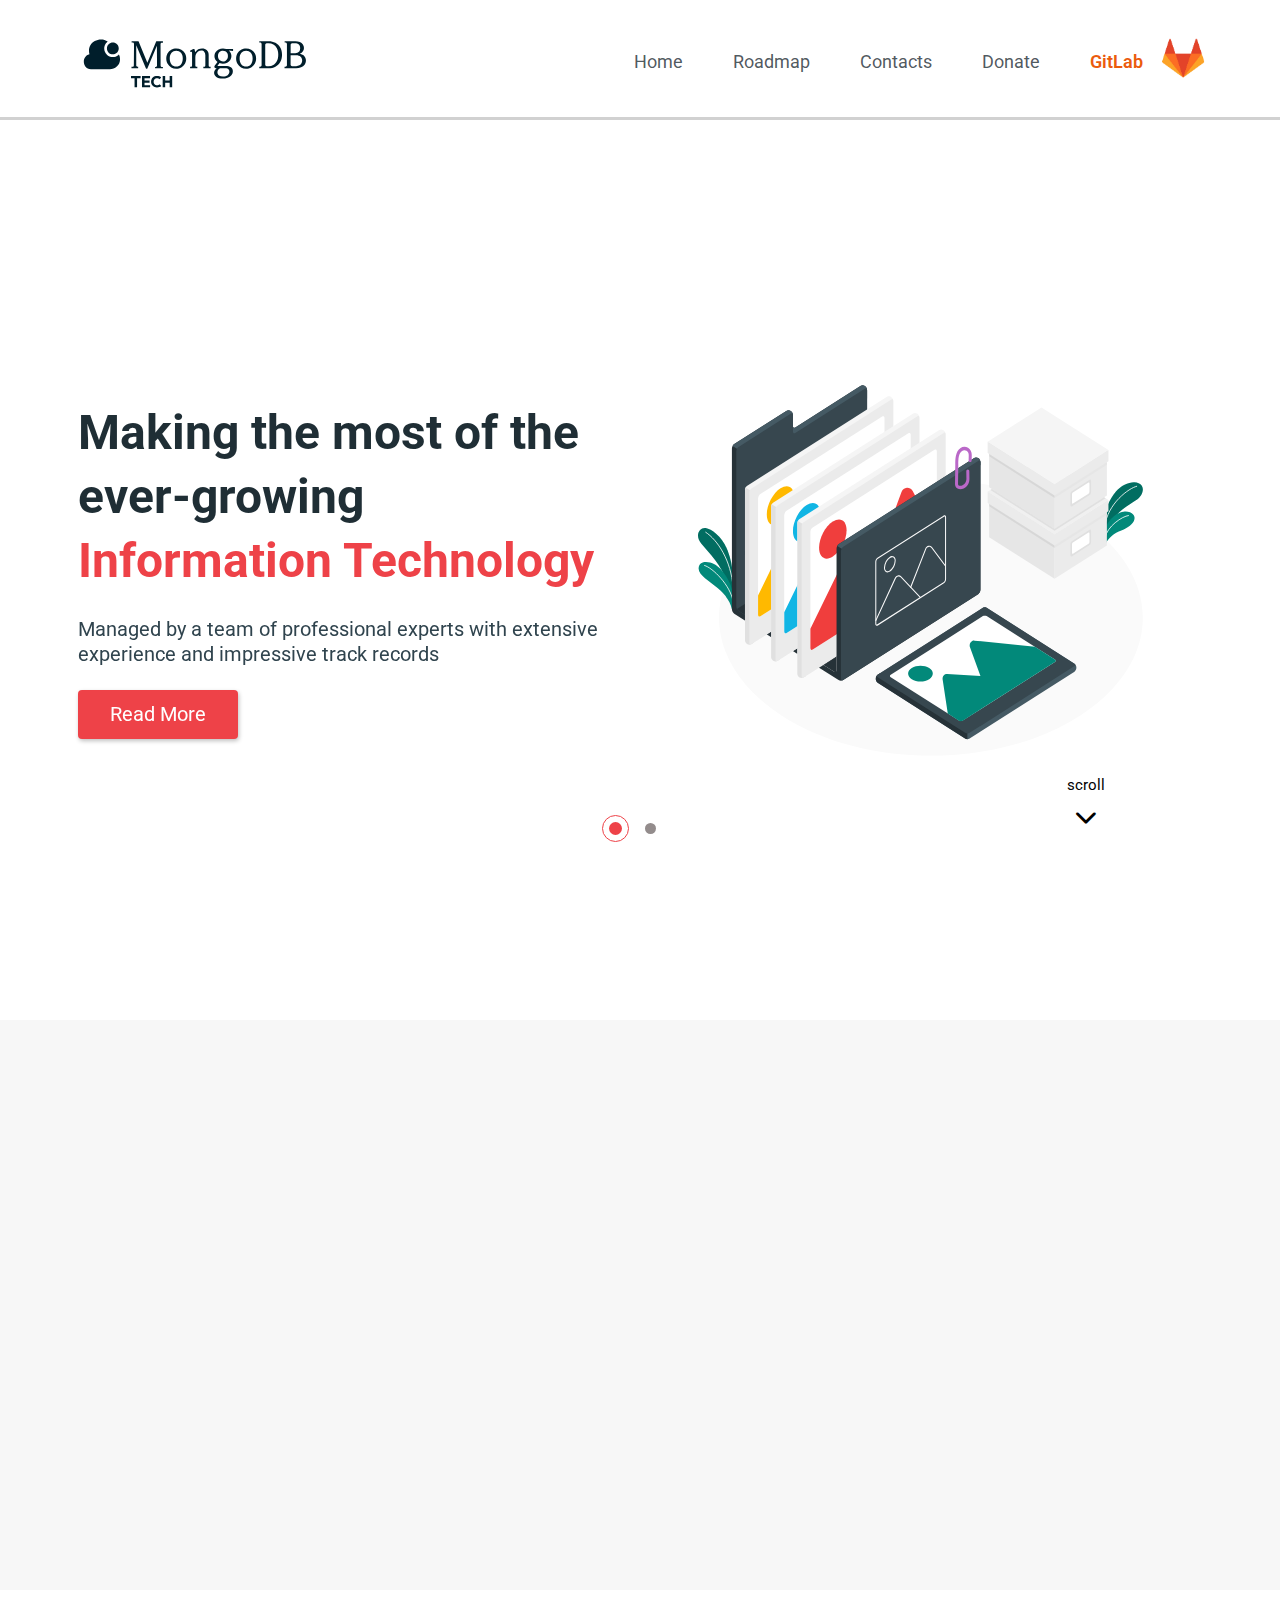
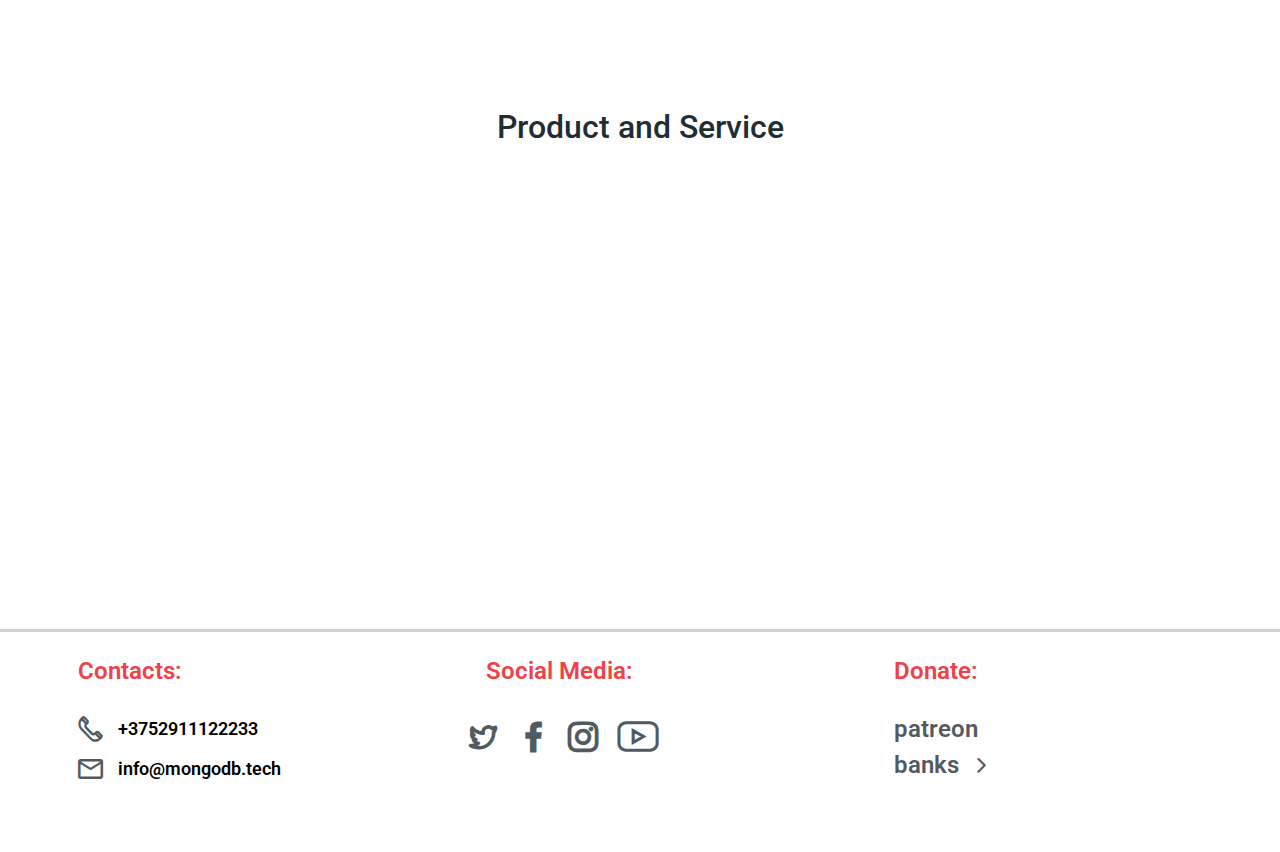
==== index.html @ 1ed18418 "Add files via upload" ====
<!DOCTYPE html>
<html lang="ru">

<head>
	<title>MongoDBtech</title>
	<meta charset="UTF-8">
	<meta name="format-detection" content="telephone=no">
	<style>
		body {
			opacity: 0;
		}
	</style>
	<link rel="stylesheet" href="css/style.min.css?_v=20220619175235">
	<link rel="shortcut icon" href="favicon.ico">
	<!-- <meta name="robots" content="noindex, nofollow"> -->
	<meta name="viewport" content="width=device-width, initial-scale=1.0">
</head>
<!--====_contact's__siteCreator: wiber, telegram:+375291767314 (Kozyrau Ryhor)=======================-->

<body>
	<div class="wrapper">
		<header class="header">
			<div class="header__container">
				<div class="header__logotip">
					<a href="" target="_blank" class="header__logo">
						<img src="img/logotip/logotip.svg" alt="">
					</a>
				</div>
				<div class="header__menu menu">
					<button type="button" class="menu__icon icon-menu"><span></span></button>
					<nav class="menu__body">
						<ul class="menu__list">
							<li class="menu__item"><a href="../index.html" class="menu__link">Home</a></li>
							<li class="menu__item"><a href="../roadMap.html" class="menu__link">Roadmap</a></li>
							<li class="menu__item"><a href="" class="menu__link">Contacts</a>
							</li>
							<li class="menu__item"><a href="" class="menu__link">Donate</a></li>
							<li class="menu__item"><a href="https://gitlab.com/mongodb.tech/site" target="_blank" class="menu__link menu__link_gitLab">GitLab</a></li>
						</ul>
					</nav>
				</div>
			</div>
		</header>
		<main class="page">
			<!--====main-slider=================================================================-->
			<div data-fullscreen class="main-slider">
				<div class="main-slider__container slider-main">
					<div class="slider-main__slider swiper">
						<div class="slider-main__wrapper swiper-wrapper">
							<div class="slider-main__slide swiper-slide slide-swiper">
								<section class="slide-swiper__body body-slider">
									<h1 data-swiper-parallax-x="-100%,px" class="body-slider__title">Making the most of
										the ever-growing
										<span>Information Technology</span>
									</h1>
									<div data-swiper-parallax-x="-200%,px" class="body-slider__text">Managed by a team
										of professional experts with
										extensive experience and impressive track records</div>
									<a data-swiper-parallax-x="-300%,px" href="" target="_blank" class="body-slider__button button">Read More</a>
								</section>
								<div class="slide-swiper__image-ibg_contain">
									<img src="img/main__slider/03.svg" alt="">
								</div>
							</div>
							<div class="slider-main__slide swiper-slide slide-swiper">
								<section class="slide-swiper__body body-slider">
									<h1 data-swiper-parallax-x="-100%,px" class="body-slider__title body-slider__title_green">Making the most of
										the ever-growing
										<span>Information Technology</span>
									</h1>
									<div data-swiper-parallax-x="-200%,px" class="body-slider__text ">Managed by a team
										of professional experts with
										extensive experience and impressive track records</div>
									<a data-swiper-parallax-x="-300%,px" href="" target="_blank" class="body-slider__button button  button_green">Read More</a>
								</section>
								<div class="slide-swiper__image-ibg_contain">
									<img src="img/main__slider/04.svg" alt="">
								</div>
							</div>
						</div>
					</div>
					<div class="main-slider__bullets"></div>
					<div class="main-slider__arrow _icon-arrow">scroll</div>
				</div>
			</div>
			<!--====welcom=================================================================-->
			<div class="welcome">
				<div data-watch class="welcome__container">
					<div class="welcome__image image-welcome-ibg">
						<img src="img/welcome/02.svg" alt="">
					</div>
					<div class="welcome__body body-welcom">
						<div class="body-welcom__title">
							Welcome to <span>Dwidasa Samsara Indonesia (DSI)</span>
						</div>
						<div class="body-welcom__text">
							<p>Dwidasa Samsara Indonesia (DSI) was firstly established in 2010 by the founders, who each
								of them has a common end objective to innovate new creations by making the most of the
								ever-growing information technology through <span>DSI’</span>s distinct front-end based
								application
								concept.</p>
							<p>Managed by a team of professional experts with extensive experience and impressive track
								records, <span>DSI</span> believes that continuous improvements and innovations assure
								your business
								to run effectively and efficiently.</p>
						</div>
					</div>
				</div>
			</div>
			<!--====product=================================================================-->
			<section class="product">
				<div class="product__container">
					<h2 class="product__title">Product and Service</h2>
					<div data-watch class="product__items items-product">
						<div class="items-product__item">
							<div class="items-product__image-ibg_contain">
								<img src="img/products/01.svg" alt="">
							</div>
							<div class="items-product__title">Our Product</div>
							<div class="items-product__text">Our product is made on the base of our team’s careful
								research and analyses, ranging from internet based application.</div>
							<a href="" target="_blank" class="items-product__button button button__small button button__small_green">Read
								More</a>
						</div>
						<div class="items-product__item">
							<div class="items-product__image-ibg_contain">
								<img src="img/products/02.svg" alt="">
							</div>
							<div class="items-product__title">Our Service</div>
							<div class="items-product__text">DSI’s shared service solutions focus on the front-end based
								software development, designed specifically for the banking and financial sectors.
							</div>
							<a href="" target="_blank" class="items-product__button button button__small button__small_green">Read
								More</a>
						</div>
						<div class="items-product__item">
							<div class="items-product__image-ibg_contain">
								<img src="img/products/03.svg" alt="">
							</div>
							<div class="items-product__title">Our Technology</div>
							<div class="items-product__text">First JAVA, runs on more than 850 million personal
								computers worldwide, and on billions of devices worldwide, including mobile and TV
								devices.</div>
							<a href="" target="_blank" class="items-product__button button button__small button button__small_green">Read
								More</a>
						</div>
					</div>
				</div>
			</section>
		</main>
		<footer class="footer">
			<div class="footer__container">
				<div data-spollers="767.98" class="spollers footer__contacts contacts">
					<div class="spollers__item">
						<button type="button" data-spoller class="spollers__title contacts__title">Contacts:</button>
						<div class="spollers__body">
							<div class="contacts__body">
								<a href="tel:+3752911122233" class="_icon-phone">+3752911122233</a>
								<a href="mail:info@mongodb.tech" class="_icon-envelope">info@mongodb.tech</a>
							</div>
						</div>
					</div>
				</div>
				<div data-spollers="767.98" class="spollers footer__social social">
					<div class="spollers__item">
						<button type="button" data-spoller class="spollers__title social__title">Social Media:</button>
						<div class="spollers__body">
							<div class="social__items">
								<a href="" class="_icon-twitter"></a>
								<a href="" class="_icon-facebook"></a>
								<a href="" class="_icon-instagram"></a>
								<a href="https://www.youtube.com/channel/UCPc3t4yW-H7CsfL-5lLXjfw" class="_icon-youtobe"></a>
							</div>
						</div>
					</div>
				</div>
				<div data-spollers="767.98" class="spollers footer__donate donate">
					<div class="spollers__item">
						<button type="button" data-spoller class="spollers__title donate__title">Donate:</button>
						<div class="spollers__body donate__body">
							<a target="_blank" href="https://patreon.com/mongodbtech">patreon</a>
							<div data-spollers class="spollers banks-items">
								<div class="spollers__item">
									<button type="button" data-spoller class="spollers__title banks-items__title">banks</button>
									<div class="spollers__body">
										<div data-spollers class="spollers footer__banks banks">
											<div class="spollers__item">
												<button type="button" data-spoller class="spollers__title banks__title">PrivatBank</button>
												<div class="spollers__body banks__body">4627 0551 1308 4775 (IBAN:
													UA123052990000026207901431604)</div>
											</div>
										</div>
										<div data-spollers class="spollers footer__banks banks">
											<div class="spollers__item">
												<button type="button" data-spoller class="spollers__title banks__title">UkrSib</button>
												<div class="spollers__body banks__body">5116 95559 1950 0475 (IBAN:
													UA833510050000026200966634029)</div>
											</div>
										</div>
										<div data-spollers class="spollers footer__banks banks">
											<div class="spollers__item">
												<button type="button" data-spoller class="spollers__title banks__title">PNP
													Paribas</button>
												<div class="spollers__body banks__body">5168 4217 4071 5847
													(42160011981801132810000001)
												</div>
											</div>
										</div>
										<div data-spollers class="spollers footer__banks banks">
											<div data-spollers class="spollers ">
												<div class="spollers__item">
													<button type="button" data-spoller class="spollers__title banks__title">BNB
														BEP20</button>
													<div class="spollers__body banks__body">
														0xc8d2332dca656d4618f<br>cd772167e174b19542e85
													</div>
												</div>
											</div>
										</div>
										<div data-spollers class="spollers footer__banks banks">
											<div data-spollers class="spollers ">
												<div class="spollers__item">
													<button type="button" data-spoller class="spollers__title banks__title">BTC
														BEP20</button>
													<div class="spollers__body banks__body">
														0xc8d2332dca656d4618f<br>cd772167e174b19542e85
													</div>
												</div>
											</div>
										</div>
										<div data-spollers class="spollers footer__banks banks">
											<div data-spollers class="spollers ">
												<div class="spollers__item">
													<button type="button" data-spoller class="spollers__title banks__title">ETH
														BEP20</button>
													<div class="spollers__body banks__body">
														0xc8d2332dca656d4618f<br>cd772167e174b19542e85</div>
												</div>
											</div>
										</div>
									</div>
								</div>
							</div>
						</div>
					</div>
				</div>
		</footer>
	</div>
	<!-- <div id="popup" aria-hidden="true" class="popup">
	<div class="popup__wrapper">
		<div class="popup__content">
			<button data-close type="button" class="popup__close">Закрыть</button>
			<div class="popup__text">
				Text
			</div>
		</div>
	</div>
</div> -->
	<script src="js/app.min.js?_v=20220619175235"></script>
</body>

</html>
---- css/style.min.css ----
@charset "UTF-8";@import url(https://fonts.googleapis.com/css?family=Roboto:300,300italic,regular,italic,500,500italic,700,700italic&display=swap);@font-face{font-family:icons;font-display:swap;src:url(../fonts/icons.woff2) format("woff2"),url(../fonts/icons.woff) format("woff");font-weight:400;font-style:normal}._spoller-init .banks-items__title:after,._spoller-init .banks__title:after,._spoller-init .contacts__title:after,._spoller-init .donate__title:after,._spoller-init .social__title:after,[class*=_icon-]:before{font-family:icons;font-style:normal;font-weight:400;font-variant:normal;text-transform:none;line-height:1;-webkit-font-smoothing:antialiased;-moz-osx-font-smoothing:grayscale}[class*=_icon-]:before{display:block}._icon-arrow:before{content:"\e900"}._icon-envelope:before{content:"\e901"}._icon-facebook:before{content:"\e902"}._icon-instagram:before{content:"\e903"}._icon-phone:before{content:"\e904"}._icon-twitter:before{content:"\e905"}._icon-youtobe:before{content:"\e906"}*{padding:0;margin:0;border:0}*,:after,:before{-webkit-box-sizing:border-box;box-sizing:border-box}body,html{height:100%;min-width:320px}body{color:#000;line-height:1;font-family:Roboto;font-size:1.125rem;-ms-text-size-adjust:100%;-moz-text-size-adjust:100%;-webkit-text-size-adjust:100%;-webkit-font-smoothing:antialiased;-moz-osx-font-smoothing:grayscale}button,input,textarea{font-family:Roboto;font-size:inherit}button{cursor:pointer;color:inherit;background-color:inherit}a{color:inherit}a:link,a:visited{text-decoration:none}a:hover{text-decoration:none}ul li{list-style:none}img{vertical-align:top}h1,h2,h3,h4,h5,h6{font-weight:inherit;font-size:inherit}body{background:url(../img/logotip/logotip.svg) 50%/70% no-repeat}.lock body{overflow:hidden;-ms-touch-action:none;touch-action:none}.loaded body{background:0 0;opacity:1}.wrapper{min-height:100%;display:-webkit-box;display:-ms-flexbox;display:flex;-webkit-box-orient:vertical;-webkit-box-direction:normal;-ms-flex-direction:column;flex-direction:column;overflow:hidden}.wrapper>main{-webkit-box-flex:1;-ms-flex:1 1 auto;flex:1 1 auto}.wrapper>*{min-width:0}[class*=__container]{max-width:70.3125rem;-webkit-box-sizing:content-box;box-sizing:content-box;margin:0 auto;padding:0 .9375rem}[data-fullscreen]{min-height:100vh}.touch [data-fullscreen]{min-height:calc(var(--vh,1vh) * 100)}[class*=-ibg]{position:relative}[class*=-ibg] img{position:absolute;width:100%;height:100%;top:0;left:0;-o-object-fit:cover;object-fit:cover}[class*=-ibg_contain] img{-o-object-fit:contain;object-fit:contain}.button{display:inline-block;background-color:#ee4248;color:#fff;font-weight:400;font-size:20px;line-height:124%;padding:.75rem 2rem;-webkit-box-shadow:1px 2px 4px rgba(0,0,0,.25);box-shadow:1px 2px 4px rgba(0,0,0,.25);border-radius:4px;-webkit-transition:.3s ease 0s;-o-transition:.3s ease 0s;transition:.3s ease 0s}.button_green{background-color:#02897a}.button__small{padding:.5rem 1rem;font-size:18px}.button__small_green{background-color:#02897a}.header{position:relative;z-index:50;min-height:100px;border-bottom:3px solid #d1d1d1}@supports (padding-top:clamp(1.5625rem ,1.442739521rem + 0.5988023952vw ,1.875rem)){.header{padding-top:clamp(1.5625rem ,1.442739521rem + .5988023952vw ,1.875rem)}}@supports not (padding-top:clamp(1.5625rem ,1.442739521rem + 0.5988023952vw ,1.875rem)){.header{padding-top:calc(1.5625rem + .3125 * (100vw - 20rem)/ 52.1875)}}@supports (padding-bottom:clamp(1.25rem ,1.2020958084rem + 0.2395209581vw ,1.375rem)){.header{padding-bottom:clamp(1.25rem ,1.2020958084rem + .2395209581vw ,1.375rem)}}@supports not (padding-bottom:clamp(1.25rem ,1.2020958084rem + 0.2395209581vw ,1.375rem)){.header{padding-bottom:calc(1.25rem + .125 * (100vw - 20rem)/ 52.1875)}}.header__container{display:-ms-grid;display:grid;-ms-grid-columns:30% 1fr;grid-template-columns:30% 1fr;-webkit-box-align:center;-ms-flex-align:center;align-items:center}.header__logotip{position:relative;z-index:10;-ms-flex-item-align:center;-ms-grid-row-align:center;align-self:center}.header__logo img{-webkit-transition:.3s ease;-o-transition:.3s ease;transition:.3s ease;width:237px}.header__menu{-ms-grid-column-align:end;justify-self:end}.menu{display:-webkit-box;display:-ms-flexbox;display:flex;-webkit-box-align:center;-ms-flex-align:center;align-items:center}.menu__list{padding-right:60px;display:-webkit-box;display:-ms-flexbox;display:flex}@supports ((-moz-column-gap:clamp(1.25rem ,-2.7832824492rem + 8.4028905944vw ,3.125rem)) or (column-gap:clamp(1.25rem ,-2.7832824492rem + 8.4028905944vw ,3.125rem))){.menu__list{-webkit-column-gap:clamp(1.25rem ,-2.7832824492rem + 8.4028905944vw ,3.125rem);-moz-column-gap:clamp(1.25rem ,-2.7832824492rem + 8.4028905944vw ,3.125rem);column-gap:clamp(1.25rem ,-2.7832824492rem + 8.4028905944vw ,3.125rem)}}@supports not ((-moz-column-gap:clamp(1.25rem ,-2.7832824492rem + 8.4028905944vw ,3.125rem)) or (column-gap:clamp(1.25rem ,-2.7832824492rem + 8.4028905944vw ,3.125rem))){.menu__list{-webkit-column-gap:calc(1.25rem + 1.875 * (100vw - 47.99875rem)/ 22.31375);-moz-column-gap:calc(1.25rem + 1.875 * (100vw - 47.99875rem)/ 22.31375);column-gap:calc(1.25rem + 1.875 * (100vw - 47.99875rem)/ 22.31375)}}.menu__link{display:-webkit-box;display:-ms-flexbox;display:flex;-webkit-box-align:center;-ms-flex-align:center;align-items:center;position:relative;font-weight:400;font-size:18px;line-height:124%;color:rgba(31,46,53,.8);-webkit-transition:.3s ease 0s;-o-transition:.3s ease 0s;transition:.3s ease 0s;overflow:hidden}.menu__link:after{content:"";position:absolute;bottom:0;left:-100%;width:100%;height:2px;background-color:#ee4248;-webkit-transition:.3s ease 0s;-o-transition:.3s ease 0s;transition:.3s ease 0s}.menu__link_gitLab{overflow:visible;font-weight:600;color:#eb5b0d}.menu__link_gitLab::after{display:none}.no-webp .menu__link_gitLab::before{background:url(../img/logotip/GitLab.png) 50%/cover no-repeat}.menu__link_gitLab::before{content:"";position:absolute;top:-15px;right:-70px;width:110%;height:200%;-webkit-transition:.3s ease;-o-transition:.3s ease;transition:.3s ease}@-webkit-keyframes gitLab{0%{-webkit-transform:translate(0,-5px);transform:translate(0,-5px)}100%{-webkit-transform:rotate(0,5px);transform:rotate(0,5px)}}@keyframes gitLab{0%{-webkit-transform:translate(0,-5px);transform:translate(0,-5px)}100%{-webkit-transform:rotate(0,5px);transform:rotate(0,5px)}}.icon-menu{outline:0;display:none}.footer{border-top:3px solid #d1d1d1}@supports (padding-top:clamp(1.25rem ,1.130239521rem + 0.5988023952vw ,1.5625rem)){.footer{padding-top:clamp(1.25rem ,1.130239521rem + .5988023952vw ,1.5625rem)}}@supports not (padding-top:clamp(1.25rem ,1.130239521rem + 0.5988023952vw ,1.5625rem)){.footer{padding-top:calc(1.25rem + .3125 * (100vw - 20rem)/ 52.1875)}}@supports (padding-bottom:clamp(2.5rem ,2.2604790419rem + 1.1976047904vw ,3.125rem)){.footer{padding-bottom:clamp(2.5rem ,2.2604790419rem + 1.1976047904vw ,3.125rem)}}@supports not (padding-bottom:clamp(2.5rem ,2.2604790419rem + 1.1976047904vw ,3.125rem)){.footer{padding-bottom:calc(2.5rem + .625 * (100vw - 20rem)/ 52.1875)}}.footer__contacts{-webkit-box-flex:0;-ms-flex:0 1 33.333%;flex:0 1 33.333%}.footer__contacts:not(:last-child){margin-bottom:1.25rem}.footer__social{-webkit-box-flex:0;-ms-flex:0 1 33.333%;flex:0 1 33.333%}.footer__social:not(:last-child){margin-bottom:1.25rem}.footer__donate{-webkit-box-flex:0;-ms-flex:0 1 33.333%;flex:0 1 33.333%}.footer__donate:not(:last-child){margin-bottom:1.25rem}.spollers__title{outline:0;color:#ee4248;font-weight:600;line-height:124%}.spollers__title:not(:last-child){margin-bottom:1.875rem}._spoller-init .spollers__title{-webkit-box-pack:justify;-ms-flex-pack:justify;justify-content:space-between}.contacts__title{font-size:24px}._spoller-init .contacts__title{display:-webkit-box;display:-ms-flexbox;display:flex;-webkit-box-align:center;-ms-flex-align:center;align-items:center;-webkit-column-gap:.9375rem;-moz-column-gap:.9375rem;column-gap:.9375rem}._spoller-init .contacts__title:after{content:"\e900";display:block;font-size:.875rem;-webkit-transition:.3s ease;-o-transition:.3s ease;transition:.3s ease}.contacts__body{display:-webkit-box;display:-ms-flexbox;display:flex;-webkit-box-orient:vertical;-webkit-box-direction:normal;-ms-flex-direction:column;flex-direction:column;row-gap:.9375rem}.contacts__body a{font-size:1.125rem;font-weight:600;display:-webkit-box;display:-ms-flexbox;display:flex;-webkit-column-gap:.9375rem;-moz-column-gap:.9375rem;column-gap:.9375rem;-webkit-box-align:center;-ms-flex-align:center;align-items:center;-webkit-transition:.3s ease;-o-transition:.3s ease;transition:.3s ease}.contacts__body a::before{color:rgba(31,46,53,.8);font-size:1.5625rem}.contacts__body a:first-child::before{font-weight:600}.social__title{font-size:24px}._spoller-init .social__title{display:-webkit-box;display:-ms-flexbox;display:flex;-webkit-box-align:center;-ms-flex-align:center;align-items:center;-webkit-column-gap:.9375rem;-moz-column-gap:.9375rem;column-gap:.9375rem}._spoller-init .social__title:after{content:"\e900";display:block;font-size:.875rem;-webkit-transition:.3s ease;-o-transition:.3s ease;transition:.3s ease}.social__items{display:-webkit-box;display:-ms-flexbox;display:flex;-webkit-box-align:center;-ms-flex-align:center;align-items:center;-webkit-column-gap:1.25rem;-moz-column-gap:1.25rem;column-gap:1.25rem}.social__items a{-webkit-transition:.3s ease;-o-transition:.3s ease;transition:.3s ease;font-weight:600;display:-webkit-inline-box;display:-ms-inline-flexbox;display:inline-flex;-webkit-column-gap:.9375rem;-moz-column-gap:.9375rem;column-gap:.9375rem}.social__items a::before{color:rgba(31,46,53,.8);font-size:1.875rem;font-weight:600;-webkit-transition:.3s ease;-o-transition:.3s ease;transition:.3s ease}.social__items a:last-child::before{font-size:40px}.donate__title{font-size:24px}._spoller-init .donate__title{display:-webkit-box;display:-ms-flexbox;display:flex;-webkit-box-align:center;-ms-flex-align:center;align-items:center;-webkit-column-gap:.9375rem;-moz-column-gap:.9375rem;column-gap:.9375rem}._spoller-init .donate__title:after{content:"\e900";display:block;font-size:.875rem;-webkit-transition:.3s ease;-o-transition:.3s ease;transition:.3s ease}.donate__body a{display:-webkit-inline-box;display:-ms-inline-flexbox;display:inline-flex;-webkit-transition:.3s ease;-o-transition:.3s ease;transition:.3s ease;font-weight:600;color:rgba(31,46,53,.8);font-size:1.5rem}.donate__body a:not(:last-child){margin-bottom:.625rem}.banks:not(:last-child){margin-bottom:.3125rem}.banks__title{color:#000;width:150px;-webkit-transition:.3s ease;-o-transition:.3s ease;transition:.3s ease}.banks__title:not(:last-child){margin-bottom:.3125rem}._spoller-init .banks__title{display:-webkit-box;display:-ms-flexbox;display:flex;-webkit-box-align:center;-ms-flex-align:center;align-items:center;-webkit-box-pack:justify;-ms-flex-pack:justify;justify-content:space-between;-webkit-column-gap:.9375rem;-moz-column-gap:.9375rem;column-gap:.9375rem}._spoller-init .banks__title:after{content:"\e900";display:block;font-size:.875rem;-webkit-transition:.3s ease;-o-transition:.3s ease;transition:.3s ease}.banks__body{color:#ee4248;font-weight:600}.banks-items__title{color:rgba(31,46,53,.8);-webkit-transition:.3s ease;-o-transition:.3s ease;transition:.3s ease;font-weight:600;font-size:1.5rem}._spoller-init .banks-items__title{display:-webkit-box;display:-ms-flexbox;display:flex;-webkit-box-align:center;-ms-flex-align:center;align-items:center;-webkit-column-gap:.9375rem;-moz-column-gap:.9375rem;column-gap:.9375rem}._spoller-init .banks-items__title:after{content:"\e900";display:block;font-size:.9375rem;-webkit-transition:.3s ease;-o-transition:.3s ease;transition:.3s ease}.banks-items__title:not(:last-child){margin-bottom:.625rem}._spoller-active:after{-webkit-transform:rotate(90deg);-ms-transform:rotate(90deg);transform:rotate(90deg)}.main-slider{display:-webkit-box;display:-ms-flexbox;display:flex;-webkit-box-align:center;-ms-flex-align:center;align-items:center;-webkit-box-pack:center;-ms-flex-pack:center;justify-content:center;position:relative}.main-slider__container{min-width:0}.main-slider__arrow{display:none}.main-slider .swiper-pagination-bullets{position:absolute;width:100%;height:27px;bottom:20%;left:47%;display:-webkit-box;display:-ms-flexbox;display:flex;-ms-flex-wrap:wrap;flex-wrap:wrap}.main-slider .swiper-pagination-bullet{-webkit-box-flex:0;-ms-flex:0 0 27px;flex:0 0 27px;height:27px;border-radius:50%;-webkit-transition:.3s ease 0s;-o-transition:.3s ease 0s;transition:.3s ease 0s;position:relative;cursor:pointer;display:-webkit-box;display:-ms-flexbox;display:flex;-webkit-box-pack:center;-ms-flex-pack:center;justify-content:center;-webkit-box-align:center;-ms-flex-align:center;align-items:center;margin:2px 0}.main-slider .swiper-pagination-bullet:not(:last-child){margin-right:8px}.main-slider .swiper-pagination-bullet::after{content:"";width:11px;height:11px;background-color:#938c8c;border-radius:50%;-webkit-transition:.3s ease 0s;-o-transition:.3s ease 0s;transition:.3s ease 0s}.main-slider .swiper-pagination-bullet::before{content:"";position:absolute;top:0;left:0;width:100%;height:100%;border-radius:50%;border:1px solid #ee4248;-webkit-transition:-webkit-transform .3s ease 0s;transition:-webkit-transform .3s ease 0s;-o-transition:transform .3s ease 0s;transition:transform .3s ease 0s;transition:transform .3s ease 0s,-webkit-transform .3s ease 0s;-webkit-transform:scale(0);-ms-transform:scale(0);transform:scale(0)}.main-slider .swiper-pagination-bullet-active::after{background-color:#ee4248;width:13px;height:13px}.main-slider .swiper-pagination-bullet-active::before{-webkit-transform:scale(1);-ms-transform:scale(1);transform:scale(1)}.swiper{margin:0 -10px;padding:0 10px}.slide-swiper{position:relative;z-index:5}@supports ((-moz-column-gap:clamp(0.625rem ,-0.1414670659rem + 3.8323353293vw ,2.625rem)) or (column-gap:clamp(0.625rem ,-0.1414670659rem + 3.8323353293vw ,2.625rem))){.slide-swiper{-webkit-column-gap:clamp(.625rem ,-.1414670659rem + 3.8323353293vw ,2.625rem);-moz-column-gap:clamp(.625rem ,-.1414670659rem + 3.8323353293vw ,2.625rem);column-gap:clamp(.625rem ,-.1414670659rem + 3.8323353293vw ,2.625rem)}}@supports not ((-moz-column-gap:clamp(0.625rem ,-0.1414670659rem + 3.8323353293vw ,2.625rem)) or (column-gap:clamp(0.625rem ,-0.1414670659rem + 3.8323353293vw ,2.625rem))){.slide-swiper{-webkit-column-gap:calc(.625rem + 2 * (100vw - 20rem)/ 52.1875);-moz-column-gap:calc(.625rem + 2 * (100vw - 20rem)/ 52.1875);column-gap:calc(.625rem + 2 * (100vw - 20rem)/ 52.1875)}}.slide-swiper__body{position:relative;z-index:5;display:-webkit-box;display:-ms-flexbox;display:flex;-webkit-box-align:start;-ms-flex-align:start;align-items:flex-start;-webkit-box-pack:center;-ms-flex-pack:center;justify-content:center;-webkit-box-orient:vertical;-webkit-box-direction:normal;-ms-flex-direction:column;flex-direction:column;-webkit-box-flex:0;-ms-flex:0 1 50%;flex:0 1 50%;row-gap:1.5rem}@supports (row-gap:clamp(0.9375rem ,0.7219311377rem + 1.0778443114vw ,1.5rem)){.slide-swiper__body{row-gap:clamp(.9375rem ,.7219311377rem + 1.0778443114vw ,1.5rem)}}@supports not (row-gap:clamp(0.9375rem ,0.7219311377rem + 1.0778443114vw ,1.5rem)){.slide-swiper__body{row-gap:calc(.9375rem + .5625 * (100vw - 20rem)/ 52.1875)}}.slide-swiper__image-ibg_contain{display:-webkit-box;display:-ms-flexbox;display:flex;-webkit-box-align:center;-ms-flex-align:center;align-items:center;-webkit-box-pack:center;-ms-flex-pack:center;justify-content:center;-webkit-box-flex:0;-ms-flex:0 1 50%;flex:0 1 50%;padding-bottom:33%}.body-slider__title{font-weight:700;font-size:48px;line-height:133.69%;color:#1f2e35}@supports (font-size:clamp(2.5rem ,-1.2293233083rem + 6.015037594vw ,3rem)){.body-slider__title{font-size:clamp(2.5rem ,-1.2293233083rem + 6.015037594vw ,3rem)}}@supports not (font-size:clamp(2.5rem ,-1.2293233083rem + 6.015037594vw ,3rem)){.body-slider__title{font-size:calc(2.5rem + .5 * (100vw - 62rem)/ 8.3125)}}.body-slider__title span{color:#ee4248}.body-slider__title_green span{color:#02897a}.body-slider__text{font-weight:400;font-size:20px;line-height:124%;color:#30444e}.welcome{background-color:#f7f7f7}@supports (padding-bottom:clamp(2.5rem ,1.9491017964rem + 2.754491018vw ,3.9375rem)){.welcome{padding-bottom:clamp(2.5rem ,1.9491017964rem + 2.754491018vw ,3.9375rem)}}@supports not (padding-bottom:clamp(2.5rem ,1.9491017964rem + 2.754491018vw ,3.9375rem)){.welcome{padding-bottom:calc(2.5rem + 1.4375 * (100vw - 20rem)/ 52.1875)}}@supports (padding-top:clamp(2.5rem ,2.0928143713rem + 2.0359281437vw ,3.5625rem)){.welcome{padding-top:clamp(2.5rem ,2.0928143713rem + 2.0359281437vw ,3.5625rem)}}@supports not (padding-top:clamp(2.5rem ,2.0928143713rem + 2.0359281437vw ,3.5625rem)){.welcome{padding-top:calc(2.5rem + 1.0625 * (100vw - 20rem)/ 52.1875)}}.welcome__container{position:relative;z-index:5;-webkit-box-align:center;-ms-flex-align:center;align-items:center}.welcome__image{padding-right:95px;-webkit-box-flex:0;-ms-flex:0 1 50%;flex:0 1 50%;padding-bottom:40%}.welcome__image img{padding-right:95px}.welcome__body{position:relative;z-index:5;-webkit-box-flex:0;-ms-flex:0 1 50%;flex:0 1 50%}.body-welcom__title{font-weight:500;font-size:32px;line-height:133.69%;color:#1f2e35}.body-welcom__title span{color:#ee4248}.body-welcom__title:not(:last-child){margin-bottom:1.5rem}.body-welcom__text P{font-style:normal;font-weight:400;font-size:18px;line-height:150%;color:#30444e}.body-welcom__text P:not(:last-child){margin-bottom:1.5625rem}.body-welcom__text P span{color:#ee4248}@supports (padding-bottom:clamp(2.5rem ,0.8233532934rem + 8.3832335329vw ,6.875rem)){.product{padding-bottom:clamp(2.5rem ,.8233532934rem + 8.3832335329vw ,6.875rem)}}@supports not (padding-bottom:clamp(2.5rem ,0.8233532934rem + 8.3832335329vw ,6.875rem)){.product{padding-bottom:calc(2.5rem + 4.375 * (100vw - 20rem)/ 52.1875)}}@supports (padding-top:clamp(2.5rem ,0.6796407186rem + 9.1017964072vw ,7.25rem)){.product{padding-top:clamp(2.5rem ,.6796407186rem + 9.1017964072vw ,7.25rem)}}@supports not (padding-top:clamp(2.5rem ,0.6796407186rem + 9.1017964072vw ,7.25rem)){.product{padding-top:calc(2.5rem + 4.75 * (100vw - 20rem)/ 52.1875)}}.product__title{font-weight:500;font-size:32px;line-height:133.69%;text-align:center;color:#1f2e35}@supports (margin-bottom:clamp(1.875rem ,1.4678143713rem + 2.0359281437vw ,2.9375rem)){.product__title:not(:last-child){margin-bottom:clamp(1.875rem ,1.4678143713rem + 2.0359281437vw ,2.9375rem)}}@supports not (margin-bottom:clamp(1.875rem ,1.4678143713rem + 2.0359281437vw ,2.9375rem)){.product__title:not(:last-child){margin-bottom:calc(1.875rem + 1.0625 * (100vw - 20rem)/ 52.1875)}}.items-product{display:-webkit-box;display:-ms-flexbox;display:flex;-webkit-box-pack:space-evenly;-ms-flex-pack:space-evenly;justify-content:space-evenly}@supports ((-moz-column-gap:clamp(1.25rem ,0.4595808383rem + 3.9520958084vw ,3.3125rem)) or (column-gap:clamp(1.25rem ,0.4595808383rem + 3.9520958084vw ,3.3125rem))){.items-product{-webkit-column-gap:clamp(1.25rem ,.4595808383rem + 3.9520958084vw ,3.3125rem);-moz-column-gap:clamp(1.25rem ,.4595808383rem + 3.9520958084vw ,3.3125rem);column-gap:clamp(1.25rem ,.4595808383rem + 3.9520958084vw ,3.3125rem)}}@supports not ((-moz-column-gap:clamp(1.25rem ,0.4595808383rem + 3.9520958084vw ,3.3125rem)) or (column-gap:clamp(1.25rem ,0.4595808383rem + 3.9520958084vw ,3.3125rem))){.items-product{-webkit-column-gap:calc(1.25rem + 2.0625 * (100vw - 20rem)/ 52.1875);-moz-column-gap:calc(1.25rem + 2.0625 * (100vw - 20rem)/ 52.1875);column-gap:calc(1.25rem + 2.0625 * (100vw - 20rem)/ 52.1875)}}.items-product__item{display:-webkit-box;display:-ms-flexbox;display:flex;-webkit-box-orient:vertical;-webkit-box-direction:normal;-ms-flex-direction:column;flex-direction:column;row-gap:.9375rem}.items-product__image-ibg_contain{max-width:100px;min-height:95px;padding:13%}.items-product__title{font-weight:500;font-size:28px;line-height:133.69%;color:#ee4248}.items-product__text{font-weight:400;font-size:18px;line-height:150%;color:#30444e}.items-product__button{-ms-flex-item-align:start;align-self:flex-start}@supports (padding-bottom:clamp(0.625rem ,-0.3330838323rem + 4.7904191617vw ,3.125rem)){.roadMap{padding-bottom:clamp(.625rem ,-.3330838323rem + 4.7904191617vw ,3.125rem)}}@supports not (padding-bottom:clamp(0.625rem ,-0.3330838323rem + 4.7904191617vw ,3.125rem)){.roadMap{padding-bottom:calc(.625rem + 2.5 * (100vw - 20rem)/ 52.1875)}}@supports (padding-top:clamp(0.625rem ,-0.3330838323rem + 4.7904191617vw ,3.125rem)){.roadMap{padding-top:clamp(.625rem ,-.3330838323rem + 4.7904191617vw ,3.125rem)}}@supports not (padding-top:clamp(0.625rem ,-0.3330838323rem + 4.7904191617vw ,3.125rem)){.roadMap{padding-top:calc(.625rem + 2.5 * (100vw - 20rem)/ 52.1875)}}.roadMap__container{border:2px solid #30444e}.roadMap__title{font-weight:500;font-size:32px;line-height:133.69%;text-align:center;color:#1f2e35}@supports (padding-top:clamp(0.625rem ,-0.3330838323rem + 4.7904191617vw ,3.125rem)){.roadMap__title{padding-top:clamp(.625rem ,-.3330838323rem + 4.7904191617vw ,3.125rem)}}@supports not (padding-top:clamp(0.625rem ,-0.3330838323rem + 4.7904191617vw ,3.125rem)){.roadMap__title{padding-top:calc(.625rem + 2.5 * (100vw - 20rem)/ 52.1875)}}@supports (margin-bottom:clamp(1.875rem ,1.3959580838rem + 2.3952095808vw ,3.125rem)){.roadMap__title:not(:last-child){margin-bottom:clamp(1.875rem ,1.3959580838rem + 2.3952095808vw ,3.125rem)}}@supports not (margin-bottom:clamp(1.875rem ,1.3959580838rem + 2.3952095808vw ,3.125rem)){.roadMap__title:not(:last-child){margin-bottom:calc(1.875rem + 1.25 * (100vw - 20rem)/ 52.1875)}}.roadMap__items{display:-ms-grid;display:grid;-ms-grid-columns:(1fr)[3];grid-template-columns:repeat(3,1fr);-webkit-column-gap:25px;-moz-column-gap:25px;column-gap:25px;row-gap:25px}@supports (padding-bottom:clamp(0.625rem ,-0.3330838323rem + 4.7904191617vw ,3.125rem)){.roadMap__items{padding-bottom:clamp(.625rem ,-.3330838323rem + 4.7904191617vw ,3.125rem)}}@supports not (padding-bottom:clamp(0.625rem ,-0.3330838323rem + 4.7904191617vw ,3.125rem)){.roadMap__items{padding-bottom:calc(.625rem + 2.5 * (100vw - 20rem)/ 52.1875)}}.roadMap__item{-webkit-box-flex:0;-ms-flex:0 1 33.333%;flex:0 1 33.333%}.item-roadMap{display:-ms-grid;display:grid;-ms-grid-columns:35% 1fr;grid-template-columns:35% 1fr;gap:10px}.item-roadMap__body{display:-ms-grid;display:grid;row-gap:5px}.item-roadMap__version{text-align:center;display:-webkit-box;display:-ms-flexbox;display:flex;-webkit-box-align:center;-ms-flex-align:center;align-items:center;-webkit-box-pack:center;-ms-flex-pack:center;justify-content:center;background-color:#8c8686;padding:5px 8px;border-radius:20px;color:#fff}.item-roadMap__data{-ms-flex-item-align:center;-ms-grid-row-align:center;align-self:center;-ms-grid-column-align:center;justify-self:center}.item-roadMap__description{background-color:#02897a;color:#fff;font-style:normal;font-weight:400;font-size:18px;line-height:150%;padding:8px;border-radius:5px}.swiper{overflow:hidden}.swiper-wrapper{width:100%;height:100%;-webkit-box-sizing:content-box;box-sizing:content-box;display:-webkit-box;display:-ms-flexbox;display:flex;position:relative}.swiper-vertical .swiper-wrapper{-webkit-box-orient:vertical;-webkit-box-direction:normal;-ms-flex-direction:column;flex-direction:column}.swiper-autoheight .swiper-wrapper{-webkit-box-align:start;-ms-flex-align:start;align-items:flex-start}.swiper-initialized .swiper-slide{-ms-flex-negative:0;flex-shrink:0}.swiper-android .swiper-slide,.swiper-android .swiper-wrapper{-webkit-transform:translate3d(0,0,0);transform:translate3d(0,0,0)}.swiper-button-lock{display:none!important}@media (min-width:41.25em){.footer__container{display:-webkit-box;display:-ms-flexbox;display:flex}@supports ((-moz-column-gap:clamp(1.875rem ,0.1983532934rem + 8.3832335329vw ,6.25rem)) or (column-gap:clamp(1.875rem ,0.1983532934rem + 8.3832335329vw ,6.25rem))){.footer__container{-webkit-column-gap:clamp(1.875rem ,.1983532934rem + 8.3832335329vw ,6.25rem);-moz-column-gap:clamp(1.875rem ,.1983532934rem + 8.3832335329vw ,6.25rem);column-gap:clamp(1.875rem ,.1983532934rem + 8.3832335329vw ,6.25rem)}}@supports not ((-moz-column-gap:clamp(1.875rem ,0.1983532934rem + 8.3832335329vw ,6.25rem)) or (column-gap:clamp(1.875rem ,0.1983532934rem + 8.3832335329vw ,6.25rem))){.footer__container{-webkit-column-gap:calc(1.875rem + 4.375 * (100vw - 20rem)/ 52.1875);-moz-column-gap:calc(1.875rem + 4.375 * (100vw - 20rem)/ 52.1875);column-gap:calc(1.875rem + 4.375 * (100vw - 20rem)/ 52.1875)}}}@media (min-width:47.99875em){.menu__link_gitLab::before{-webkit-animation:gitLab 1s infinite ease-in-out alternate 0s;animation:gitLab 1s infinite ease-in-out alternate 0s}.social__items{margin:0 0 0 -18px}.slide-swiper{display:-webkit-box;display:-ms-flexbox;display:flex;-ms-flex-wrap:nowrap;flex-wrap:nowrap}.body-slider{max-width:32.5rem}.welcome__container{display:-webkit-box;display:-ms-flexbox;display:flex}.welcome__image{-webkit-transform:translate(-100vw,0);-ms-transform:translate(-100vw,0);transform:translate(-100vw,0);-webkit-transition:1s ease .2s;-o-transition:1s ease .2s;transition:1s ease .2s;opacity:0}._watcher-view .welcome__image{-webkit-transform:translate(0,0);-ms-transform:translate(0,0);transform:translate(0,0);opacity:1}.welcome__body{-webkit-transform:translate(100vw,0);-ms-transform:translate(100vw,0);transform:translate(100vw,0);-webkit-transition:1s ease .2s;-o-transition:1s ease .2s;transition:1s ease .2s;opacity:0}._watcher-view .welcome__body{-webkit-transform:translate(0,0);-ms-transform:translate(0,0);transform:translate(0,0);opacity:1}.items-product__image-ibg_contain{-webkit-transform:scale(0);-ms-transform:scale(0);transform:scale(0);-webkit-transition:1s ease .3s;-o-transition:1s ease .3s;transition:1s ease .3s}._watcher-view .items-product__image-ibg_contain{-webkit-transform:scale(1);-ms-transform:scale(1);transform:scale(1)}.items-product__title{-webkit-transform:translate(-100vw,0);-ms-transform:translate(-100vw,0);transform:translate(-100vw,0);-webkit-transition:1s ease .6s;-o-transition:1s ease .6s;transition:1s ease .6s;opacity:0}._watcher-view .items-product__title{-webkit-transform:translate(0,0);-ms-transform:translate(0,0);transform:translate(0,0);opacity:1}.items-product__text{-webkit-transform:translate(100vw,0);-ms-transform:translate(100vw,0);transform:translate(100vw,0);-webkit-transition:1s ease .3s;-o-transition:1s ease .3s;transition:1s ease .3s;opacity:0}._watcher-view .items-product__text{-webkit-transform:translate(0,0);-ms-transform:translate(0,0);transform:translate(0,0);opacity:1}.items-product__button{-webkit-transform:translate(0,100%);-ms-transform:translate(0,100%);transform:translate(0,100%);-webkit-transition:opacity 1s ease .5s,-webkit-box-shadow .3s ease,-webkit-transform 1s ease .5s;transition:opacity 1s ease .5s,-webkit-box-shadow .3s ease,-webkit-transform 1s ease .5s;-o-transition:box-shadow .3s ease,opacity 1s ease .5s,transform 1s ease .5s;transition:box-shadow .3s ease,opacity 1s ease .5s,transform 1s ease .5s;transition:box-shadow .3s ease,opacity 1s ease .5s,transform 1s ease .5s,-webkit-box-shadow .3s ease,-webkit-transform 1s ease .5s;opacity:0}._watcher-view .items-product__button{-webkit-transform:translate(0,0);-ms-transform:translate(0,0);transform:translate(0,0);opacity:1}}@media (min-width:61.99875em){.main-slider__arrow{display:-webkit-box;display:-ms-flexbox;display:flex;-webkit-box-orient:vertical;-webkit-box-direction:reverse;-ms-flex-direction:column-reverse;flex-direction:column-reverse;-webkit-box-align:center;-ms-flex-align:center;align-items:center;-webkit-box-pack:center;-ms-flex-pack:center;justify-content:center;font-size:15px;-webkit-animation:arrow .8s infinite ease-in-out alternate 0s;animation:arrow .8s infinite ease-in-out alternate 0s;position:absolute;bottom:23%;right:15%;width:.3125rem;height:.3125rem}.main-slider__arrow::before{padding:15px;-webkit-transform:rotate(90deg);-ms-transform:rotate(90deg);transform:rotate(90deg);font-size:20px}@-webkit-keyframes arrow{0%{-webkit-transform:translate(0,-8px);transform:translate(0,-8px);color:#000}100%{-webkit-transform:translate(0,8px);transform:translate(0,8px);color:#eb5b0d}}@keyframes arrow{0%{-webkit-transform:translate(0,-8px);transform:translate(0,-8px);color:#000}100%{-webkit-transform:translate(0,8px);transform:translate(0,8px);color:#eb5b0d}}}@media (min-width:61.99875em) and (any-hover:hover){.main-slider__arrow:hover{-webkit-animation:none;animation:none}}@media (max-width:25em){.header__logo img{width:150px}}@media (max-width:69.375em){.roadMap__items{-ms-grid-columns:(1fr)[2];grid-template-columns:repeat(2,1fr)}}@media (max-width:61.99875em){.main-slider[data-fullscreen]{min-height:0}.slide-swiper{padding-top:2.5rem;padding-bottom:2.5rem}.body-welcom__title{text-align:center}}@media (max-width:47.99875em){.touch [data-fullscreen]{-webkit-transition:height .2s;-o-transition:height .2s;transition:height .2s}.header{min-height:80px}.menu__body{position:fixed;overflow:auto;width:100%;height:100%;top:0;left:-100%;-webkit-transition:left .3s ease 0s;-o-transition:left .3s ease 0s;transition:left .3s ease 0s;padding-top:8.125rem;background-color:#928d8d}.menu__body::before{content:"";top:0;position:fixed;width:100%;right:-100%;-webkit-transition:right .3s ease 0s;-o-transition:right .3s ease 0s;transition:right .3s ease 0s;background:#02897a;height:6.25rem}.menu-open .menu__body{left:0}.menu-open .menu__body::before{right:0}.menu__list{-webkit-box-orient:vertical;-webkit-box-direction:normal;-ms-flex-direction:column;flex-direction:column;-webkit-box-align:center;-ms-flex-align:center;align-items:center;-webkit-box-pack:center;-ms-flex-pack:center;justify-content:center;row-gap:1.5625rem}.menu__link{font-size:28px;font-weight:700;color:#fff}.menu__link_gitLab::before{right:-100px}.menu__link_gitLab{font-size:1.875rem;color:#6d3517}.icon-menu{display:block;position:relative;width:2.5rem;height:1.375rem;cursor:pointer;z-index:5}.icon-menu span,.icon-menu::after,.icon-menu::before{content:"";-webkit-transition:all .3s ease 0s;-o-transition:all .3s ease 0s;transition:all .3s ease 0s;right:0;position:absolute;width:100%;height:.125rem;background-color:#000}.icon-menu::before{top:0}.icon-menu::after{bottom:0}.icon-menu span{top:calc(50% - .0625rem)}.menu-open .icon-menu span{width:0}.menu-open .icon-menu::before{top:calc(50% - .0625rem);-webkit-transform:rotate(-45deg);-ms-transform:rotate(-45deg);transform:rotate(-45deg)}.menu-open .icon-menu::after{bottom:calc(50% - .0625rem);-webkit-transform:rotate(45deg);-ms-transform:rotate(45deg);transform:rotate(45deg)}.main-slider .swiper-pagination-bullets{bottom:3%;left:45%}.slide-swiper__image-ibg_contain{position:absolute;top:0;left:0;width:100%;height:100%;z-index:1;opacity:.1}.welcome__image{position:absolute;top:0;left:0;width:100%;height:100%;z-index:1;opacity:.4}.welcome__image img{padding-right:0}.body-welcom__text P{font-weight:700;color:#000}.roadMap__items{-ms-grid-columns:1fr;grid-template-columns:1fr}}@media (max-width:43.75em){.items-product{-webkit-box-orient:vertical;-webkit-box-direction:normal;-ms-flex-direction:column;flex-direction:column;row-gap:80px}.items-product__item{-webkit-box-align:center;-ms-flex-align:center;align-items:center}.items-product__title{font-size:30px}.items-product__text{text-align:center}.items-product__button{-ms-flex-item-align:center;-ms-grid-row-align:center;align-self:center;font-size:24px}}@media (max-width:41.25em){.spollers__title{min-width:100%}.spollers__title:not(:last-child){margin-bottom:.625rem}.donate__body a{font-weight:600}}@media (max-width:31.25em){.header__logo img{width:200px}}@media (any-hover:hover){.button:hover{-webkit-box-shadow:0 0 3px 3px #ee4248;box-shadow:0 0 3px 3px #ee4248}.button_green:hover{-webkit-box-shadow:0 0 3px 3px #02897a;box-shadow:0 0 3px 3px #02897a}.button__small_green:hover{-webkit-box-shadow:0 0 3px 3px #02897a;box-shadow:0 0 3px 3px #02897a}.header__logo img:hover{-webkit-transform:scale(1.02);-ms-transform:scale(1.02);transform:scale(1.02)}.menu__link:hover{color:#ee4248}.menu__link:hover:after{left:0}.menu__link_gitLab:hover{color:#02897a}.menu__link_gitLab:hover::before{-webkit-animation:none;animation:none}.contacts__body a:hover{color:#ee4248}.contacts__body a:hover:before{color:#ee4248}.social__items a:hover::before{color:#ee4248}.donate__body a:hover{color:#ee4248}.banks__title:hover{color:red}.banks-items__title:hover{color:#ee4248}}.webp .menu__link_gitLab::before{background:url(../img/logotip/GitLab.webp) 50%/cover no-repeat}
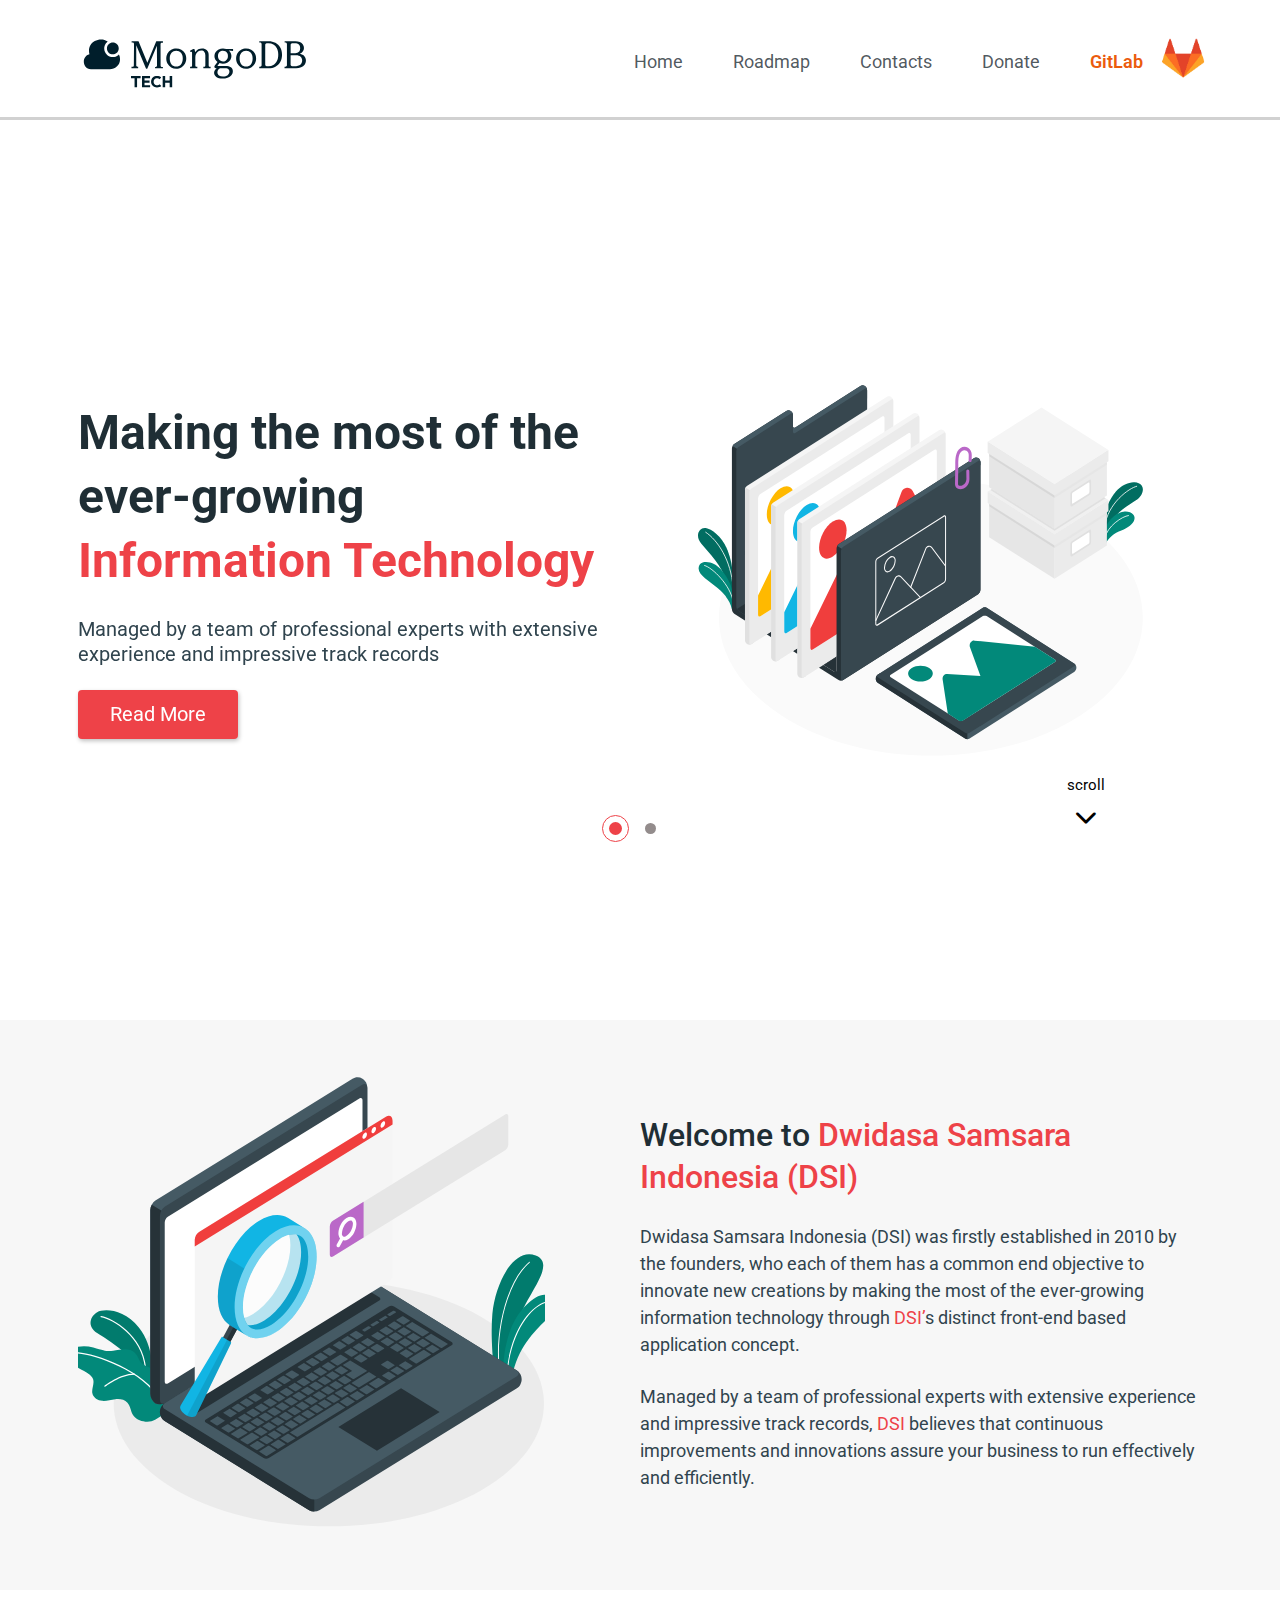
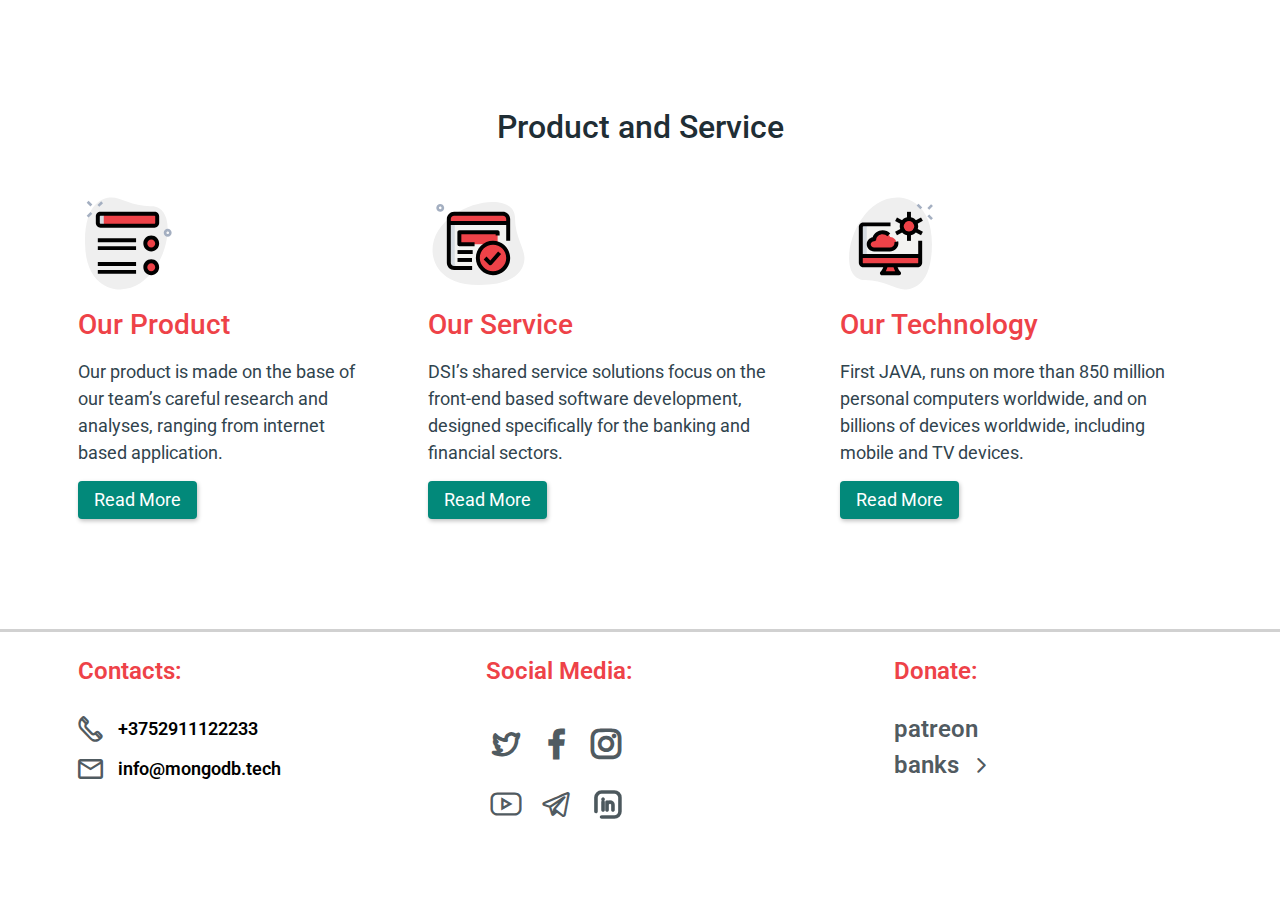
==== commit 3269b481: "Add files via upload" ====
--- a/index.html
+++ b/index.html
@@ -10,7 +10,7 @@
 			opacity: 0;
 		}
 	</style>
-	<link rel="stylesheet" href="css/style.min.css?_v=20220619175235">
+	<link rel="stylesheet" href="css/style.min.css?_v=20220623113313">
 	<link rel="shortcut icon" href="favicon.ico">
 	<!-- <meta name="robots" content="noindex, nofollow"> -->
 	<meta name="viewport" content="width=device-width, initial-scale=1.0">
@@ -30,9 +30,10 @@
 					<button type="button" class="menu__icon icon-menu"><span></span></button>
 					<nav class="menu__body">
 						<ul class="menu__list">
-							<li class="menu__item"><a href="../index.html" class="menu__link">Home</a></li>
-							<li class="menu__item"><a href="../roadMap.html" class="menu__link">Roadmap</a></li>
-							<li class="menu__item"><a href="" class="menu__link">Contacts</a>
+							<li class="menu__item"><a href="index.html" class="menu__link">Home</a></li>
+							<li class="menu__item"><a href="roadMap.html" class="menu__link">Roadmap</a></li>
+							<li class="menu__item">
+								<a href="" class="menu__link">Contacts</a>
 							</li>
 							<li class="menu__item"><a href="" class="menu__link">Donate</a></li>
 							<li class="menu__item"><a href="https://gitlab.com/mongodb.tech/site" target="_blank" class="menu__link menu__link_gitLab">GitLab</a></li>
@@ -119,8 +120,8 @@
 							<div class="items-product__title">Our Product</div>
 							<div class="items-product__text">Our product is made on the base of our team’s careful
 								research and analyses, ranging from internet based application.</div>
-							<a href="" target="_blank" class="items-product__button button button__small button button__small_green">Read
-								More</a>
+							<button type="button" data-popup="#item_01" class="items-product__button button button__small button__small_green">Read
+								More</button>
 						</div>
 						<div class="items-product__item">
 							<div class="items-product__image-ibg_contain">
@@ -130,8 +131,8 @@
 							<div class="items-product__text">DSI’s shared service solutions focus on the front-end based
 								software development, designed specifically for the banking and financial sectors.
 							</div>
-							<a href="" target="_blank" class="items-product__button button button__small button__small_green">Read
-								More</a>
+							<button type="button" data-popup="#item_02" class="items-product__button button button__small button__small_green">Read
+								More</button>
 						</div>
 						<div class="items-product__item">
 							<div class="items-product__image-ibg_contain">
@@ -141,8 +142,8 @@
 							<div class="items-product__text">First JAVA, runs on more than 850 million personal
 								computers worldwide, and on billions of devices worldwide, including mobile and TV
 								devices.</div>
-							<a href="" target="_blank" class="items-product__button button button__small button button__small_green">Read
-								More</a>
+							<button type="button" data-popup="#item_03" class="items-product__button button button__small button__small_green">Read
+								More</button>
 						</div>
 					</div>
 				</div>
@@ -150,7 +151,7 @@
 		</main>
 		<footer class="footer">
 			<div class="footer__container">
-				<div data-spollers="767.98" class="spollers footer__contacts contacts">
+				<div id="contacts" data-spollers="767.98" class="spollers footer__contacts contacts">
 					<div class="spollers__item">
 						<button type="button" data-spoller class="spollers__title contacts__title">Contacts:</button>
 						<div class="spollers__body">
@@ -170,11 +171,13 @@
 								<a href="" class="_icon-facebook"></a>
 								<a href="" class="_icon-instagram"></a>
 								<a href="https://www.youtube.com/channel/UCPc3t4yW-H7CsfL-5lLXjfw" class="_icon-youtobe"></a>
-							</div>
-						</div>
-					</div>
-				</div>
-				<div data-spollers="767.98" class="spollers footer__donate donate">
+								<a href="https://t.me/PythonFirst" class="_icon-telegram"></a>
+								<a href="https://ru.linkedin.com" class="_icon-linkedin"></a>
+							</div>
+						</div>
+					</div>
+				</div>
+				<div id="donate" data-spollers="767.98" class="spollers footer__donate donate">
 					<div class="spollers__item">
 						<button type="button" data-spoller class="spollers__title donate__title">Donate:</button>
 						<div class="spollers__body donate__body">
@@ -246,17 +249,43 @@
 				</div>
 		</footer>
 	</div>
-	<!-- <div id="popup" aria-hidden="true" class="popup">
-	<div class="popup__wrapper">
-		<div class="popup__content">
-			<button data-close type="button" class="popup__close">Закрыть</button>
-			<div class="popup__text">
-				Text
+	<div id="item_01" aria-hidden="true" class="popup">
+		<div class="popup__wrapper">
+			<div class="popup__content">
+				<button data-close type="button" class="popup__close">Закрыть</button>
+				<div class="popup__text">
+					Lorem ipsum dolor sit amet consectetur adipisicing elit. Adipisci vero aliquid rerum eaque animi,
+					suscipit quae eum rem sequi cumque nulla distinctio inventore ipsum molestias commodi esse dolor
+					dignissimos amet.
+				</div>
 			</div>
 		</div>
 	</div>
-</div> -->
-	<script src="js/app.min.js?_v=20220619175235"></script>
+	<div id="item_02" aria-hidden="true" class="popup">
+		<div class="popup__wrapper">
+			<div class="popup__content">
+				<button data-close type="button" class="popup__close">Закрыть</button>
+				<div class="popup__text">
+					Lorem ipsum, dolor sit amet consectetur adipisicing elit. Fuga quod ea exercitationem reprehenderit
+					voluptas. Voluptas ea ab aperiam, quidem hic nemo culpa, sed magni impedit mollitia et deleniti natus
+					veniam.
+				</div>
+			</div>
+		</div>
+	</div>
+	<div id="item_03" aria-hidden="true" class="popup">
+		<div class="popup__wrapper">
+			<div class="popup__content">
+				<button data-close type="button" class="popup__close">Закрыть</button>
+				<div class="popup__text">
+					Lorem ipsum, dolor sit amet consectetur adipisicing elit. Deserunt in quibusdam, magnam labore cum
+					incidunt aliquid a vero sed amet praesentium, doloribus dolore eaque quis alias rerum aperiam nisi
+					repellat!
+				</div>
+			</div>
+		</div>
+	</div>
+	<script src="js/app.min.js?_v=20220623113313"></script>
 </body>
 
 </html>--- a/css/style.min.css
+++ b/css/style.min.css
@@ -1 +1 @@
-@charset "UTF-8";@import url(https://fonts.googleapis.com/css?family=Roboto:300,300italic,regular,italic,500,500italic,700,700italic&display=swap);@font-face{font-family:icons;font-display:swap;src:url(../fonts/icons.woff2) format("woff2"),url(../fonts/icons.woff) format("woff");font-weight:400;font-style:normal}._spoller-init .banks-items__title:after,._spoller-init .banks__title:after,._spoller-init .contacts__title:after,._spoller-init .donate__title:after,._spoller-init .social__title:after,[class*=_icon-]:before{font-family:icons;font-style:normal;font-weight:400;font-variant:normal;text-transform:none;line-height:1;-webkit-font-smoothing:antialiased;-moz-osx-font-smoothing:grayscale}[class*=_icon-]:before{display:block}._icon-arrow:before{content:"\e900"}._icon-envelope:before{content:"\e901"}._icon-facebook:before{content:"\e902"}._icon-instagram:before{content:"\e903"}._icon-phone:before{content:"\e904"}._icon-twitter:before{content:"\e905"}._icon-youtobe:before{content:"\e906"}*{padding:0;margin:0;border:0}*,:after,:before{-webkit-box-sizing:border-box;box-sizing:border-box}body,html{height:100%;min-width:320px}body{color:#000;line-height:1;font-family:Roboto;font-size:1.125rem;-ms-text-size-adjust:100%;-moz-text-size-adjust:100%;-webkit-text-size-adjust:100%;-webkit-font-smoothing:antialiased;-moz-osx-font-smoothing:grayscale}button,input,textarea{font-family:Roboto;font-size:inherit}button{cursor:pointer;color:inherit;background-color:inherit}a{color:inherit}a:link,a:visited{text-decoration:none}a:hover{text-decoration:none}ul li{list-style:none}img{vertical-align:top}h1,h2,h3,h4,h5,h6{font-weight:inherit;font-size:inherit}body{background:url(../img/logotip/logotip.svg) 50%/70% no-repeat}.lock body{overflow:hidden;-ms-touch-action:none;touch-action:none}.loaded body{background:0 0;opacity:1}.wrapper{min-height:100%;display:-webkit-box;display:-ms-flexbox;display:flex;-webkit-box-orient:vertical;-webkit-box-direction:normal;-ms-flex-direction:column;flex-direction:column;overflow:hidden}.wrapper>main{-webkit-box-flex:1;-ms-flex:1 1 auto;flex:1 1 auto}.wrapper>*{min-width:0}[class*=__container]{max-width:70.3125rem;-webkit-box-sizing:content-box;box-sizing:content-box;margin:0 auto;padding:0 .9375rem}[data-fullscreen]{min-height:100vh}.touch [data-fullscreen]{min-height:calc(var(--vh,1vh) * 100)}[class*=-ibg]{position:relative}[class*=-ibg] img{position:absolute;width:100%;height:100%;top:0;left:0;-o-object-fit:cover;object-fit:cover}[class*=-ibg_contain] img{-o-object-fit:contain;object-fit:contain}.button{display:inline-block;background-color:#ee4248;color:#fff;font-weight:400;font-size:20px;line-height:124%;padding:.75rem 2rem;-webkit-box-shadow:1px 2px 4px rgba(0,0,0,.25);box-shadow:1px 2px 4px rgba(0,0,0,.25);border-radius:4px;-webkit-transition:.3s ease 0s;-o-transition:.3s ease 0s;transition:.3s ease 0s}.button_green{background-color:#02897a}.button__small{padding:.5rem 1rem;font-size:18px}.button__small_green{background-color:#02897a}.header{position:relative;z-index:50;min-height:100px;border-bottom:3px solid #d1d1d1}@supports (padding-top:clamp(1.5625rem ,1.442739521rem + 0.5988023952vw ,1.875rem)){.header{padding-top:clamp(1.5625rem ,1.442739521rem + .5988023952vw ,1.875rem)}}@supports not (padding-top:clamp(1.5625rem ,1.442739521rem + 0.5988023952vw ,1.875rem)){.header{padding-top:calc(1.5625rem + .3125 * (100vw - 20rem)/ 52.1875)}}@supports (padding-bottom:clamp(1.25rem ,1.2020958084rem + 0.2395209581vw ,1.375rem)){.header{padding-bottom:clamp(1.25rem ,1.2020958084rem + .2395209581vw ,1.375rem)}}@supports not (padding-bottom:clamp(1.25rem ,1.2020958084rem + 0.2395209581vw ,1.375rem)){.header{padding-bottom:calc(1.25rem + .125 * (100vw - 20rem)/ 52.1875)}}.header__container{display:-ms-grid;display:grid;-ms-grid-columns:30% 1fr;grid-template-columns:30% 1fr;-webkit-box-align:center;-ms-flex-align:center;align-items:center}.header__logotip{position:relative;z-index:10;-ms-flex-item-align:center;-ms-grid-row-align:center;align-self:center}.header__logo img{-webkit-transition:.3s ease;-o-transition:.3s ease;transition:.3s ease;width:237px}.header__menu{-ms-grid-column-align:end;justify-self:end}.menu{display:-webkit-box;display:-ms-flexbox;display:flex;-webkit-box-align:center;-ms-flex-align:center;align-items:center}.menu__list{padding-right:60px;display:-webkit-box;display:-ms-flexbox;display:flex}@supports ((-moz-column-gap:clamp(1.25rem ,-2.7832824492rem + 8.4028905944vw ,3.125rem)) or (column-gap:clamp(1.25rem ,-2.7832824492rem + 8.4028905944vw ,3.125rem))){.menu__list{-webkit-column-gap:clamp(1.25rem ,-2.7832824492rem + 8.4028905944vw ,3.125rem);-moz-column-gap:clamp(1.25rem ,-2.7832824492rem + 8.4028905944vw ,3.125rem);column-gap:clamp(1.25rem ,-2.7832824492rem + 8.4028905944vw ,3.125rem)}}@supports not ((-moz-column-gap:clamp(1.25rem ,-2.7832824492rem + 8.4028905944vw ,3.125rem)) or (column-gap:clamp(1.25rem ,-2.7832824492rem + 8.4028905944vw ,3.125rem))){.menu__list{-webkit-column-gap:calc(1.25rem + 1.875 * (100vw - 47.99875rem)/ 22.31375);-moz-column-gap:calc(1.25rem + 1.875 * (100vw - 47.99875rem)/ 22.31375);column-gap:calc(1.25rem + 1.875 * (100vw - 47.99875rem)/ 22.31375)}}.menu__link{display:-webkit-box;display:-ms-flexbox;display:flex;-webkit-box-align:center;-ms-flex-align:center;align-items:center;position:relative;font-weight:400;font-size:18px;line-height:124%;color:rgba(31,46,53,.8);-webkit-transition:.3s ease 0s;-o-transition:.3s ease 0s;transition:.3s ease 0s;overflow:hidden}.menu__link:after{content:"";position:absolute;bottom:0;left:-100%;width:100%;height:2px;background-color:#ee4248;-webkit-transition:.3s ease 0s;-o-transition:.3s ease 0s;transition:.3s ease 0s}.menu__link_gitLab{overflow:visible;font-weight:600;color:#eb5b0d}.menu__link_gitLab::after{display:none}.no-webp .menu__link_gitLab::before{background:url(../img/logotip/GitLab.png) 50%/cover no-repeat}.menu__link_gitLab::before{content:"";position:absolute;top:-15px;right:-70px;width:110%;height:200%;-webkit-transition:.3s ease;-o-transition:.3s ease;transition:.3s ease}@-webkit-keyframes gitLab{0%{-webkit-transform:translate(0,-5px);transform:translate(0,-5px)}100%{-webkit-transform:rotate(0,5px);transform:rotate(0,5px)}}@keyframes gitLab{0%{-webkit-transform:translate(0,-5px);transform:translate(0,-5px)}100%{-webkit-transform:rotate(0,5px);transform:rotate(0,5px)}}.icon-menu{outline:0;display:none}.footer{border-top:3px solid #d1d1d1}@supports (padding-top:clamp(1.25rem ,1.130239521rem + 0.5988023952vw ,1.5625rem)){.footer{padding-top:clamp(1.25rem ,1.130239521rem + .5988023952vw ,1.5625rem)}}@supports not (padding-top:clamp(1.25rem ,1.130239521rem + 0.5988023952vw ,1.5625rem)){.footer{padding-top:calc(1.25rem + .3125 * (100vw - 20rem)/ 52.1875)}}@supports (padding-bottom:clamp(2.5rem ,2.2604790419rem + 1.1976047904vw ,3.125rem)){.footer{padding-bottom:clamp(2.5rem ,2.2604790419rem + 1.1976047904vw ,3.125rem)}}@supports not (padding-bottom:clamp(2.5rem ,2.2604790419rem + 1.1976047904vw ,3.125rem)){.footer{padding-bottom:calc(2.5rem + .625 * (100vw - 20rem)/ 52.1875)}}.footer__contacts{-webkit-box-flex:0;-ms-flex:0 1 33.333%;flex:0 1 33.333%}.footer__contacts:not(:last-child){margin-bottom:1.25rem}.footer__social{-webkit-box-flex:0;-ms-flex:0 1 33.333%;flex:0 1 33.333%}.footer__social:not(:last-child){margin-bottom:1.25rem}.footer__donate{-webkit-box-flex:0;-ms-flex:0 1 33.333%;flex:0 1 33.333%}.footer__donate:not(:last-child){margin-bottom:1.25rem}.spollers__title{outline:0;color:#ee4248;font-weight:600;line-height:124%}.spollers__title:not(:last-child){margin-bottom:1.875rem}._spoller-init .spollers__title{-webkit-box-pack:justify;-ms-flex-pack:justify;justify-content:space-between}.contacts__title{font-size:24px}._spoller-init .contacts__title{display:-webkit-box;display:-ms-flexbox;display:flex;-webkit-box-align:center;-ms-flex-align:center;align-items:center;-webkit-column-gap:.9375rem;-moz-column-gap:.9375rem;column-gap:.9375rem}._spoller-init .contacts__title:after{content:"\e900";display:block;font-size:.875rem;-webkit-transition:.3s ease;-o-transition:.3s ease;transition:.3s ease}.contacts__body{display:-webkit-box;display:-ms-flexbox;display:flex;-webkit-box-orient:vertical;-webkit-box-direction:normal;-ms-flex-direction:column;flex-direction:column;row-gap:.9375rem}.contacts__body a{font-size:1.125rem;font-weight:600;display:-webkit-box;display:-ms-flexbox;display:flex;-webkit-column-gap:.9375rem;-moz-column-gap:.9375rem;column-gap:.9375rem;-webkit-box-align:center;-ms-flex-align:center;align-items:center;-webkit-transition:.3s ease;-o-transition:.3s ease;transition:.3s ease}.contacts__body a::before{color:rgba(31,46,53,.8);font-size:1.5625rem}.contacts__body a:first-child::before{font-weight:600}.social__title{font-size:24px}._spoller-init .social__title{display:-webkit-box;display:-ms-flexbox;display:flex;-webkit-box-align:center;-ms-flex-align:center;align-items:center;-webkit-column-gap:.9375rem;-moz-column-gap:.9375rem;column-gap:.9375rem}._spoller-init .social__title:after{content:"\e900";display:block;font-size:.875rem;-webkit-transition:.3s ease;-o-transition:.3s ease;transition:.3s ease}.social__items{display:-webkit-box;display:-ms-flexbox;display:flex;-webkit-box-align:center;-ms-flex-align:center;align-items:center;-webkit-column-gap:1.25rem;-moz-column-gap:1.25rem;column-gap:1.25rem}.social__items a{-webkit-transition:.3s ease;-o-transition:.3s ease;transition:.3s ease;font-weight:600;display:-webkit-inline-box;display:-ms-inline-flexbox;display:inline-flex;-webkit-column-gap:.9375rem;-moz-column-gap:.9375rem;column-gap:.9375rem}.social__items a::before{color:rgba(31,46,53,.8);font-size:1.875rem;font-weight:600;-webkit-transition:.3s ease;-o-transition:.3s ease;transition:.3s ease}.social__items a:last-child::before{font-size:40px}.donate__title{font-size:24px}._spoller-init .donate__title{display:-webkit-box;display:-ms-flexbox;display:flex;-webkit-box-align:center;-ms-flex-align:center;align-items:center;-webkit-column-gap:.9375rem;-moz-column-gap:.9375rem;column-gap:.9375rem}._spoller-init .donate__title:after{content:"\e900";display:block;font-size:.875rem;-webkit-transition:.3s ease;-o-transition:.3s ease;transition:.3s ease}.donate__body a{display:-webkit-inline-box;display:-ms-inline-flexbox;display:inline-flex;-webkit-transition:.3s ease;-o-transition:.3s ease;transition:.3s ease;font-weight:600;color:rgba(31,46,53,.8);font-size:1.5rem}.donate__body a:not(:last-child){margin-bottom:.625rem}.banks:not(:last-child){margin-bottom:.3125rem}.banks__title{color:#000;width:150px;-webkit-transition:.3s ease;-o-transition:.3s ease;transition:.3s ease}.banks__title:not(:last-child){margin-bottom:.3125rem}._spoller-init .banks__title{display:-webkit-box;display:-ms-flexbox;display:flex;-webkit-box-align:center;-ms-flex-align:center;align-items:center;-webkit-box-pack:justify;-ms-flex-pack:justify;justify-content:space-between;-webkit-column-gap:.9375rem;-moz-column-gap:.9375rem;column-gap:.9375rem}._spoller-init .banks__title:after{content:"\e900";display:block;font-size:.875rem;-webkit-transition:.3s ease;-o-transition:.3s ease;transition:.3s ease}.banks__body{color:#ee4248;font-weight:600}.banks-items__title{color:rgba(31,46,53,.8);-webkit-transition:.3s ease;-o-transition:.3s ease;transition:.3s ease;font-weight:600;font-size:1.5rem}._spoller-init .banks-items__title{display:-webkit-box;display:-ms-flexbox;display:flex;-webkit-box-align:center;-ms-flex-align:center;align-items:center;-webkit-column-gap:.9375rem;-moz-column-gap:.9375rem;column-gap:.9375rem}._spoller-init .banks-items__title:after{content:"\e900";display:block;font-size:.9375rem;-webkit-transition:.3s ease;-o-transition:.3s ease;transition:.3s ease}.banks-items__title:not(:last-child){margin-bottom:.625rem}._spoller-active:after{-webkit-transform:rotate(90deg);-ms-transform:rotate(90deg);transform:rotate(90deg)}.main-slider{display:-webkit-box;display:-ms-flexbox;display:flex;-webkit-box-align:center;-ms-flex-align:center;align-items:center;-webkit-box-pack:center;-ms-flex-pack:center;justify-content:center;position:relative}.main-slider__container{min-width:0}.main-slider__arrow{display:none}.main-slider .swiper-pagination-bullets{position:absolute;width:100%;height:27px;bottom:20%;left:47%;display:-webkit-box;display:-ms-flexbox;display:flex;-ms-flex-wrap:wrap;flex-wrap:wrap}.main-slider .swiper-pagination-bullet{-webkit-box-flex:0;-ms-flex:0 0 27px;flex:0 0 27px;height:27px;border-radius:50%;-webkit-transition:.3s ease 0s;-o-transition:.3s ease 0s;transition:.3s ease 0s;position:relative;cursor:pointer;display:-webkit-box;display:-ms-flexbox;display:flex;-webkit-box-pack:center;-ms-flex-pack:center;justify-content:center;-webkit-box-align:center;-ms-flex-align:center;align-items:center;margin:2px 0}.main-slider .swiper-pagination-bullet:not(:last-child){margin-right:8px}.main-slider .swiper-pagination-bullet::after{content:"";width:11px;height:11px;background-color:#938c8c;border-radius:50%;-webkit-transition:.3s ease 0s;-o-transition:.3s ease 0s;transition:.3s ease 0s}.main-slider .swiper-pagination-bullet::before{content:"";position:absolute;top:0;left:0;width:100%;height:100%;border-radius:50%;border:1px solid #ee4248;-webkit-transition:-webkit-transform .3s ease 0s;transition:-webkit-transform .3s ease 0s;-o-transition:transform .3s ease 0s;transition:transform .3s ease 0s;transition:transform .3s ease 0s,-webkit-transform .3s ease 0s;-webkit-transform:scale(0);-ms-transform:scale(0);transform:scale(0)}.main-slider .swiper-pagination-bullet-active::after{background-color:#ee4248;width:13px;height:13px}.main-slider .swiper-pagination-bullet-active::before{-webkit-transform:scale(1);-ms-transform:scale(1);transform:scale(1)}.swiper{margin:0 -10px;padding:0 10px}.slide-swiper{position:relative;z-index:5}@supports ((-moz-column-gap:clamp(0.625rem ,-0.1414670659rem + 3.8323353293vw ,2.625rem)) or (column-gap:clamp(0.625rem ,-0.1414670659rem + 3.8323353293vw ,2.625rem))){.slide-swiper{-webkit-column-gap:clamp(.625rem ,-.1414670659rem + 3.8323353293vw ,2.625rem);-moz-column-gap:clamp(.625rem ,-.1414670659rem + 3.8323353293vw ,2.625rem);column-gap:clamp(.625rem ,-.1414670659rem + 3.8323353293vw ,2.625rem)}}@supports not ((-moz-column-gap:clamp(0.625rem ,-0.1414670659rem + 3.8323353293vw ,2.625rem)) or (column-gap:clamp(0.625rem ,-0.1414670659rem + 3.8323353293vw ,2.625rem))){.slide-swiper{-webkit-column-gap:calc(.625rem + 2 * (100vw - 20rem)/ 52.1875);-moz-column-gap:calc(.625rem + 2 * (100vw - 20rem)/ 52.1875);column-gap:calc(.625rem + 2 * (100vw - 20rem)/ 52.1875)}}.slide-swiper__body{position:relative;z-index:5;display:-webkit-box;display:-ms-flexbox;display:flex;-webkit-box-align:start;-ms-flex-align:start;align-items:flex-start;-webkit-box-pack:center;-ms-flex-pack:center;justify-content:center;-webkit-box-orient:vertical;-webkit-box-direction:normal;-ms-flex-direction:column;flex-direction:column;-webkit-box-flex:0;-ms-flex:0 1 50%;flex:0 1 50%;row-gap:1.5rem}@supports (row-gap:clamp(0.9375rem ,0.7219311377rem + 1.0778443114vw ,1.5rem)){.slide-swiper__body{row-gap:clamp(.9375rem ,.7219311377rem + 1.0778443114vw ,1.5rem)}}@supports not (row-gap:clamp(0.9375rem ,0.7219311377rem + 1.0778443114vw ,1.5rem)){.slide-swiper__body{row-gap:calc(.9375rem + .5625 * (100vw - 20rem)/ 52.1875)}}.slide-swiper__image-ibg_contain{display:-webkit-box;display:-ms-flexbox;display:flex;-webkit-box-align:center;-ms-flex-align:center;align-items:center;-webkit-box-pack:center;-ms-flex-pack:center;justify-content:center;-webkit-box-flex:0;-ms-flex:0 1 50%;flex:0 1 50%;padding-bottom:33%}.body-slider__title{font-weight:700;font-size:48px;line-height:133.69%;color:#1f2e35}@supports (font-size:clamp(2.5rem ,-1.2293233083rem + 6.015037594vw ,3rem)){.body-slider__title{font-size:clamp(2.5rem ,-1.2293233083rem + 6.015037594vw ,3rem)}}@supports not (font-size:clamp(2.5rem ,-1.2293233083rem + 6.015037594vw ,3rem)){.body-slider__title{font-size:calc(2.5rem + .5 * (100vw - 62rem)/ 8.3125)}}.body-slider__title span{color:#ee4248}.body-slider__title_green span{color:#02897a}.body-slider__text{font-weight:400;font-size:20px;line-height:124%;color:#30444e}.welcome{background-color:#f7f7f7}@supports (padding-bottom:clamp(2.5rem ,1.9491017964rem + 2.754491018vw ,3.9375rem)){.welcome{padding-bottom:clamp(2.5rem ,1.9491017964rem + 2.754491018vw ,3.9375rem)}}@supports not (padding-bottom:clamp(2.5rem ,1.9491017964rem + 2.754491018vw ,3.9375rem)){.welcome{padding-bottom:calc(2.5rem + 1.4375 * (100vw - 20rem)/ 52.1875)}}@supports (padding-top:clamp(2.5rem ,2.0928143713rem + 2.0359281437vw ,3.5625rem)){.welcome{padding-top:clamp(2.5rem ,2.0928143713rem + 2.0359281437vw ,3.5625rem)}}@supports not (padding-top:clamp(2.5rem ,2.0928143713rem + 2.0359281437vw ,3.5625rem)){.welcome{padding-top:calc(2.5rem + 1.0625 * (100vw - 20rem)/ 52.1875)}}.welcome__container{position:relative;z-index:5;-webkit-box-align:center;-ms-flex-align:center;align-items:center}.welcome__image{padding-right:95px;-webkit-box-flex:0;-ms-flex:0 1 50%;flex:0 1 50%;padding-bottom:40%}.welcome__image img{padding-right:95px}.welcome__body{position:relative;z-index:5;-webkit-box-flex:0;-ms-flex:0 1 50%;flex:0 1 50%}.body-welcom__title{font-weight:500;font-size:32px;line-height:133.69%;color:#1f2e35}.body-welcom__title span{color:#ee4248}.body-welcom__title:not(:last-child){margin-bottom:1.5rem}.body-welcom__text P{font-style:normal;font-weight:400;font-size:18px;line-height:150%;color:#30444e}.body-welcom__text P:not(:last-child){margin-bottom:1.5625rem}.body-welcom__text P span{color:#ee4248}@supports (padding-bottom:clamp(2.5rem ,0.8233532934rem + 8.3832335329vw ,6.875rem)){.product{padding-bottom:clamp(2.5rem ,.8233532934rem + 8.3832335329vw ,6.875rem)}}@supports not (padding-bottom:clamp(2.5rem ,0.8233532934rem + 8.3832335329vw ,6.875rem)){.product{padding-bottom:calc(2.5rem + 4.375 * (100vw - 20rem)/ 52.1875)}}@supports (padding-top:clamp(2.5rem ,0.6796407186rem + 9.1017964072vw ,7.25rem)){.product{padding-top:clamp(2.5rem ,.6796407186rem + 9.1017964072vw ,7.25rem)}}@supports not (padding-top:clamp(2.5rem ,0.6796407186rem + 9.1017964072vw ,7.25rem)){.product{padding-top:calc(2.5rem + 4.75 * (100vw - 20rem)/ 52.1875)}}.product__title{font-weight:500;font-size:32px;line-height:133.69%;text-align:center;color:#1f2e35}@supports (margin-bottom:clamp(1.875rem ,1.4678143713rem + 2.0359281437vw ,2.9375rem)){.product__title:not(:last-child){margin-bottom:clamp(1.875rem ,1.4678143713rem + 2.0359281437vw ,2.9375rem)}}@supports not (margin-bottom:clamp(1.875rem ,1.4678143713rem + 2.0359281437vw ,2.9375rem)){.product__title:not(:last-child){margin-bottom:calc(1.875rem + 1.0625 * (100vw - 20rem)/ 52.1875)}}.items-product{display:-webkit-box;display:-ms-flexbox;display:flex;-webkit-box-pack:space-evenly;-ms-flex-pack:space-evenly;justify-content:space-evenly}@supports ((-moz-column-gap:clamp(1.25rem ,0.4595808383rem + 3.9520958084vw ,3.3125rem)) or (column-gap:clamp(1.25rem ,0.4595808383rem + 3.9520958084vw ,3.3125rem))){.items-product{-webkit-column-gap:clamp(1.25rem ,.4595808383rem + 3.9520958084vw ,3.3125rem);-moz-column-gap:clamp(1.25rem ,.4595808383rem + 3.9520958084vw ,3.3125rem);column-gap:clamp(1.25rem ,.4595808383rem + 3.9520958084vw ,3.3125rem)}}@supports not ((-moz-column-gap:clamp(1.25rem ,0.4595808383rem + 3.9520958084vw ,3.3125rem)) or (column-gap:clamp(1.25rem ,0.4595808383rem + 3.9520958084vw ,3.3125rem))){.items-product{-webkit-column-gap:calc(1.25rem + 2.0625 * (100vw - 20rem)/ 52.1875);-moz-column-gap:calc(1.25rem + 2.0625 * (100vw - 20rem)/ 52.1875);column-gap:calc(1.25rem + 2.0625 * (100vw - 20rem)/ 52.1875)}}.items-product__item{display:-webkit-box;display:-ms-flexbox;display:flex;-webkit-box-orient:vertical;-webkit-box-direction:normal;-ms-flex-direction:column;flex-direction:column;row-gap:.9375rem}.items-product__image-ibg_contain{max-width:100px;min-height:95px;padding:13%}.items-product__title{font-weight:500;font-size:28px;line-height:133.69%;color:#ee4248}.items-product__text{font-weight:400;font-size:18px;line-height:150%;color:#30444e}.items-product__button{-ms-flex-item-align:start;align-self:flex-start}@supports (padding-bottom:clamp(0.625rem ,-0.3330838323rem + 4.7904191617vw ,3.125rem)){.roadMap{padding-bottom:clamp(.625rem ,-.3330838323rem + 4.7904191617vw ,3.125rem)}}@supports not (padding-bottom:clamp(0.625rem ,-0.3330838323rem + 4.7904191617vw ,3.125rem)){.roadMap{padding-bottom:calc(.625rem + 2.5 * (100vw - 20rem)/ 52.1875)}}@supports (padding-top:clamp(0.625rem ,-0.3330838323rem + 4.7904191617vw ,3.125rem)){.roadMap{padding-top:clamp(.625rem ,-.3330838323rem + 4.7904191617vw ,3.125rem)}}@supports not (padding-top:clamp(0.625rem ,-0.3330838323rem + 4.7904191617vw ,3.125rem)){.roadMap{padding-top:calc(.625rem + 2.5 * (100vw - 20rem)/ 52.1875)}}.roadMap__container{border:2px solid #30444e}.roadMap__title{font-weight:500;font-size:32px;line-height:133.69%;text-align:center;color:#1f2e35}@supports (padding-top:clamp(0.625rem ,-0.3330838323rem + 4.7904191617vw ,3.125rem)){.roadMap__title{padding-top:clamp(.625rem ,-.3330838323rem + 4.7904191617vw ,3.125rem)}}@supports not (padding-top:clamp(0.625rem ,-0.3330838323rem + 4.7904191617vw ,3.125rem)){.roadMap__title{padding-top:calc(.625rem + 2.5 * (100vw - 20rem)/ 52.1875)}}@supports (margin-bottom:clamp(1.875rem ,1.3959580838rem + 2.3952095808vw ,3.125rem)){.roadMap__title:not(:last-child){margin-bottom:clamp(1.875rem ,1.3959580838rem + 2.3952095808vw ,3.125rem)}}@supports not (margin-bottom:clamp(1.875rem ,1.3959580838rem + 2.3952095808vw ,3.125rem)){.roadMap__title:not(:last-child){margin-bottom:calc(1.875rem + 1.25 * (100vw - 20rem)/ 52.1875)}}.roadMap__items{display:-ms-grid;display:grid;-ms-grid-columns:(1fr)[3];grid-template-columns:repeat(3,1fr);-webkit-column-gap:25px;-moz-column-gap:25px;column-gap:25px;row-gap:25px}@supports (padding-bottom:clamp(0.625rem ,-0.3330838323rem + 4.7904191617vw ,3.125rem)){.roadMap__items{padding-bottom:clamp(.625rem ,-.3330838323rem + 4.7904191617vw ,3.125rem)}}@supports not (padding-bottom:clamp(0.625rem ,-0.3330838323rem + 4.7904191617vw ,3.125rem)){.roadMap__items{padding-bottom:calc(.625rem + 2.5 * (100vw - 20rem)/ 52.1875)}}.roadMap__item{-webkit-box-flex:0;-ms-flex:0 1 33.333%;flex:0 1 33.333%}.item-roadMap{display:-ms-grid;display:grid;-ms-grid-columns:35% 1fr;grid-template-columns:35% 1fr;gap:10px}.item-roadMap__body{display:-ms-grid;display:grid;row-gap:5px}.item-roadMap__version{text-align:center;display:-webkit-box;display:-ms-flexbox;display:flex;-webkit-box-align:center;-ms-flex-align:center;align-items:center;-webkit-box-pack:center;-ms-flex-pack:center;justify-content:center;background-color:#8c8686;padding:5px 8px;border-radius:20px;color:#fff}.item-roadMap__data{-ms-flex-item-align:center;-ms-grid-row-align:center;align-self:center;-ms-grid-column-align:center;justify-self:center}.item-roadMap__description{background-color:#02897a;color:#fff;font-style:normal;font-weight:400;font-size:18px;line-height:150%;padding:8px;border-radius:5px}.swiper{overflow:hidden}.swiper-wrapper{width:100%;height:100%;-webkit-box-sizing:content-box;box-sizing:content-box;display:-webkit-box;display:-ms-flexbox;display:flex;position:relative}.swiper-vertical .swiper-wrapper{-webkit-box-orient:vertical;-webkit-box-direction:normal;-ms-flex-direction:column;flex-direction:column}.swiper-autoheight .swiper-wrapper{-webkit-box-align:start;-ms-flex-align:start;align-items:flex-start}.swiper-initialized .swiper-slide{-ms-flex-negative:0;flex-shrink:0}.swiper-android .swiper-slide,.swiper-android .swiper-wrapper{-webkit-transform:translate3d(0,0,0);transform:translate3d(0,0,0)}.swiper-button-lock{display:none!important}@media (min-width:41.25em){.footer__container{display:-webkit-box;display:-ms-flexbox;display:flex}@supports ((-moz-column-gap:clamp(1.875rem ,0.1983532934rem + 8.3832335329vw ,6.25rem)) or (column-gap:clamp(1.875rem ,0.1983532934rem + 8.3832335329vw ,6.25rem))){.footer__container{-webkit-column-gap:clamp(1.875rem ,.1983532934rem + 8.3832335329vw ,6.25rem);-moz-column-gap:clamp(1.875rem ,.1983532934rem + 8.3832335329vw ,6.25rem);column-gap:clamp(1.875rem ,.1983532934rem + 8.3832335329vw ,6.25rem)}}@supports not ((-moz-column-gap:clamp(1.875rem ,0.1983532934rem + 8.3832335329vw ,6.25rem)) or (column-gap:clamp(1.875rem ,0.1983532934rem + 8.3832335329vw ,6.25rem))){.footer__container{-webkit-column-gap:calc(1.875rem + 4.375 * (100vw - 20rem)/ 52.1875);-moz-column-gap:calc(1.875rem + 4.375 * (100vw - 20rem)/ 52.1875);column-gap:calc(1.875rem + 4.375 * (100vw - 20rem)/ 52.1875)}}}@media (min-width:47.99875em){.menu__link_gitLab::before{-webkit-animation:gitLab 1s infinite ease-in-out alternate 0s;animation:gitLab 1s infinite ease-in-out alternate 0s}.social__items{margin:0 0 0 -18px}.slide-swiper{display:-webkit-box;display:-ms-flexbox;display:flex;-ms-flex-wrap:nowrap;flex-wrap:nowrap}.body-slider{max-width:32.5rem}.welcome__container{display:-webkit-box;display:-ms-flexbox;display:flex}.welcome__image{-webkit-transform:translate(-100vw,0);-ms-transform:translate(-100vw,0);transform:translate(-100vw,0);-webkit-transition:1s ease .2s;-o-transition:1s ease .2s;transition:1s ease .2s;opacity:0}._watcher-view .welcome__image{-webkit-transform:translate(0,0);-ms-transform:translate(0,0);transform:translate(0,0);opacity:1}.welcome__body{-webkit-transform:translate(100vw,0);-ms-transform:translate(100vw,0);transform:translate(100vw,0);-webkit-transition:1s ease .2s;-o-transition:1s ease .2s;transition:1s ease .2s;opacity:0}._watcher-view .welcome__body{-webkit-transform:translate(0,0);-ms-transform:translate(0,0);transform:translate(0,0);opacity:1}.items-product__image-ibg_contain{-webkit-transform:scale(0);-ms-transform:scale(0);transform:scale(0);-webkit-transition:1s ease .3s;-o-transition:1s ease .3s;transition:1s ease .3s}._watcher-view .items-product__image-ibg_contain{-webkit-transform:scale(1);-ms-transform:scale(1);transform:scale(1)}.items-product__title{-webkit-transform:translate(-100vw,0);-ms-transform:translate(-100vw,0);transform:translate(-100vw,0);-webkit-transition:1s ease .6s;-o-transition:1s ease .6s;transition:1s ease .6s;opacity:0}._watcher-view .items-product__title{-webkit-transform:translate(0,0);-ms-transform:translate(0,0);transform:translate(0,0);opacity:1}.items-product__text{-webkit-transform:translate(100vw,0);-ms-transform:translate(100vw,0);transform:translate(100vw,0);-webkit-transition:1s ease .3s;-o-transition:1s ease .3s;transition:1s ease .3s;opacity:0}._watcher-view .items-product__text{-webkit-transform:translate(0,0);-ms-transform:translate(0,0);transform:translate(0,0);opacity:1}.items-product__button{-webkit-transform:translate(0,100%);-ms-transform:translate(0,100%);transform:translate(0,100%);-webkit-transition:opacity 1s ease .5s,-webkit-box-shadow .3s ease,-webkit-transform 1s ease .5s;transition:opacity 1s ease .5s,-webkit-box-shadow .3s ease,-webkit-transform 1s ease .5s;-o-transition:box-shadow .3s ease,opacity 1s ease .5s,transform 1s ease .5s;transition:box-shadow .3s ease,opacity 1s ease .5s,transform 1s ease .5s;transition:box-shadow .3s ease,opacity 1s ease .5s,transform 1s ease .5s,-webkit-box-shadow .3s ease,-webkit-transform 1s ease .5s;opacity:0}._watcher-view .items-product__button{-webkit-transform:translate(0,0);-ms-transform:translate(0,0);transform:translate(0,0);opacity:1}}@media (min-width:61.99875em){.main-slider__arrow{display:-webkit-box;display:-ms-flexbox;display:flex;-webkit-box-orient:vertical;-webkit-box-direction:reverse;-ms-flex-direction:column-reverse;flex-direction:column-reverse;-webkit-box-align:center;-ms-flex-align:center;align-items:center;-webkit-box-pack:center;-ms-flex-pack:center;justify-content:center;font-size:15px;-webkit-animation:arrow .8s infinite ease-in-out alternate 0s;animation:arrow .8s infinite ease-in-out alternate 0s;position:absolute;bottom:23%;right:15%;width:.3125rem;height:.3125rem}.main-slider__arrow::before{padding:15px;-webkit-transform:rotate(90deg);-ms-transform:rotate(90deg);transform:rotate(90deg);font-size:20px}@-webkit-keyframes arrow{0%{-webkit-transform:translate(0,-8px);transform:translate(0,-8px);color:#000}100%{-webkit-transform:translate(0,8px);transform:translate(0,8px);color:#eb5b0d}}@keyframes arrow{0%{-webkit-transform:translate(0,-8px);transform:translate(0,-8px);color:#000}100%{-webkit-transform:translate(0,8px);transform:translate(0,8px);color:#eb5b0d}}}@media (min-width:61.99875em) and (any-hover:hover){.main-slider__arrow:hover{-webkit-animation:none;animation:none}}@media (max-width:25em){.header__logo img{width:150px}}@media (max-width:69.375em){.roadMap__items{-ms-grid-columns:(1fr)[2];grid-template-columns:repeat(2,1fr)}}@media (max-width:61.99875em){.main-slider[data-fullscreen]{min-height:0}.slide-swiper{padding-top:2.5rem;padding-bottom:2.5rem}.body-welcom__title{text-align:center}}@media (max-width:47.99875em){.touch [data-fullscreen]{-webkit-transition:height .2s;-o-transition:height .2s;transition:height .2s}.header{min-height:80px}.menu__body{position:fixed;overflow:auto;width:100%;height:100%;top:0;left:-100%;-webkit-transition:left .3s ease 0s;-o-transition:left .3s ease 0s;transition:left .3s ease 0s;padding-top:8.125rem;background-color:#928d8d}.menu__body::before{content:"";top:0;position:fixed;width:100%;right:-100%;-webkit-transition:right .3s ease 0s;-o-transition:right .3s ease 0s;transition:right .3s ease 0s;background:#02897a;height:6.25rem}.menu-open .menu__body{left:0}.menu-open .menu__body::before{right:0}.menu__list{-webkit-box-orient:vertical;-webkit-box-direction:normal;-ms-flex-direction:column;flex-direction:column;-webkit-box-align:center;-ms-flex-align:center;align-items:center;-webkit-box-pack:center;-ms-flex-pack:center;justify-content:center;row-gap:1.5625rem}.menu__link{font-size:28px;font-weight:700;color:#fff}.menu__link_gitLab::before{right:-100px}.menu__link_gitLab{font-size:1.875rem;color:#6d3517}.icon-menu{display:block;position:relative;width:2.5rem;height:1.375rem;cursor:pointer;z-index:5}.icon-menu span,.icon-menu::after,.icon-menu::before{content:"";-webkit-transition:all .3s ease 0s;-o-transition:all .3s ease 0s;transition:all .3s ease 0s;right:0;position:absolute;width:100%;height:.125rem;background-color:#000}.icon-menu::before{top:0}.icon-menu::after{bottom:0}.icon-menu span{top:calc(50% - .0625rem)}.menu-open .icon-menu span{width:0}.menu-open .icon-menu::before{top:calc(50% - .0625rem);-webkit-transform:rotate(-45deg);-ms-transform:rotate(-45deg);transform:rotate(-45deg)}.menu-open .icon-menu::after{bottom:calc(50% - .0625rem);-webkit-transform:rotate(45deg);-ms-transform:rotate(45deg);transform:rotate(45deg)}.main-slider .swiper-pagination-bullets{bottom:3%;left:45%}.slide-swiper__image-ibg_contain{position:absolute;top:0;left:0;width:100%;height:100%;z-index:1;opacity:.1}.welcome__image{position:absolute;top:0;left:0;width:100%;height:100%;z-index:1;opacity:.4}.welcome__image img{padding-right:0}.body-welcom__text P{font-weight:700;color:#000}.roadMap__items{-ms-grid-columns:1fr;grid-template-columns:1fr}}@media (max-width:43.75em){.items-product{-webkit-box-orient:vertical;-webkit-box-direction:normal;-ms-flex-direction:column;flex-direction:column;row-gap:80px}.items-product__item{-webkit-box-align:center;-ms-flex-align:center;align-items:center}.items-product__title{font-size:30px}.items-product__text{text-align:center}.items-product__button{-ms-flex-item-align:center;-ms-grid-row-align:center;align-self:center;font-size:24px}}@media (max-width:41.25em){.spollers__title{min-width:100%}.spollers__title:not(:last-child){margin-bottom:.625rem}.donate__body a{font-weight:600}}@media (max-width:31.25em){.header__logo img{width:200px}}@media (any-hover:hover){.button:hover{-webkit-box-shadow:0 0 3px 3px #ee4248;box-shadow:0 0 3px 3px #ee4248}.button_green:hover{-webkit-box-shadow:0 0 3px 3px #02897a;box-shadow:0 0 3px 3px #02897a}.button__small_green:hover{-webkit-box-shadow:0 0 3px 3px #02897a;box-shadow:0 0 3px 3px #02897a}.header__logo img:hover{-webkit-transform:scale(1.02);-ms-transform:scale(1.02);transform:scale(1.02)}.menu__link:hover{color:#ee4248}.menu__link:hover:after{left:0}.menu__link_gitLab:hover{color:#02897a}.menu__link_gitLab:hover::before{-webkit-animation:none;animation:none}.contacts__body a:hover{color:#ee4248}.contacts__body a:hover:before{color:#ee4248}.social__items a:hover::before{color:#ee4248}.donate__body a:hover{color:#ee4248}.banks__title:hover{color:red}.banks-items__title:hover{color:#ee4248}}.webp .menu__link_gitLab::before{background:url(../img/logotip/GitLab.webp) 50%/cover no-repeat}+@charset "UTF-8";@import url(https://fonts.googleapis.com/css?family=Roboto:300,300italic,regular,italic,500,500italic,700,700italic&display=swap);@font-face{font-family:icons;font-display:swap;src:url(../fonts/icons.woff2) format("woff2"),url(../fonts/icons.woff) format("woff");font-weight:400;font-style:normal}._spoller-init .banks-items__title:after,._spoller-init .banks__title:after,._spoller-init .contacts__title:after,._spoller-init .donate__title:after,._spoller-init .social__title:after,[class*=_icon-]:before{font-family:icons;font-style:normal;font-weight:400;font-variant:normal;text-transform:none;line-height:1;-webkit-font-smoothing:antialiased;-moz-osx-font-smoothing:grayscale}[class*=_icon-]:before{display:block}._icon-arrow:before{content:"\e900"}._icon-envelope:before{content:"\e901"}._icon-facebook:before{content:"\e902"}._icon-instagram:before{content:"\e903"}._icon-linkedin:before{content:"\e904"}._icon-phone:before{content:"\e905"}._icon-telegram:before{content:"\e906"}._icon-twitter:before{content:"\e907"}._icon-youtobe:before{content:"\e908"}*{padding:0;margin:0;border:0}*,:after,:before{-webkit-box-sizing:border-box;box-sizing:border-box}body,html{height:100%;min-width:320px}body{color:#000;line-height:1;font-family:Roboto;font-size:1.125rem;-ms-text-size-adjust:100%;-moz-text-size-adjust:100%;-webkit-text-size-adjust:100%;-webkit-font-smoothing:antialiased;-moz-osx-font-smoothing:grayscale}button,input,textarea{font-family:Roboto;font-size:inherit}button{cursor:pointer;color:inherit;background-color:inherit}a{color:inherit}a:link,a:visited{text-decoration:none}a:hover{text-decoration:none}ul li{list-style:none}img{vertical-align:top}h1,h2,h3,h4,h5,h6{font-weight:inherit;font-size:inherit}body{background:url(../img/logotip/logotip.svg) 50%/70% no-repeat}.lock body{overflow:hidden;-ms-touch-action:none;touch-action:none}.loaded body{background:0 0;opacity:1}.wrapper{min-height:100%;display:-webkit-box;display:-ms-flexbox;display:flex;-webkit-box-orient:vertical;-webkit-box-direction:normal;-ms-flex-direction:column;flex-direction:column;overflow:hidden}.wrapper>main{-webkit-box-flex:1;-ms-flex:1 1 auto;flex:1 1 auto}.wrapper>*{min-width:0}[class*=__container]{max-width:70.3125rem;-webkit-box-sizing:content-box;box-sizing:content-box;margin:0 auto;padding:0 .9375rem}body::after{content:"";background-color:rgba(0,0,0,.5);position:fixed;width:100%;height:100%;top:0;left:0;opacity:0;-webkit-transition:opacity .8s ease 0s;-o-transition:opacity .8s ease 0s;transition:opacity .8s ease 0s;pointer-events:none;z-index:149}.popup-show body::after{opacity:1}.popup{position:fixed;top:0;left:0;bottom:0;right:0;padding:30px 10px;-webkit-transition:visibility .8s ease 0s;-o-transition:visibility .8s ease 0s;transition:visibility .8s ease 0s;visibility:hidden;pointer-events:none}.popup_show{z-index:150;visibility:visible;overflow:auto;pointer-events:auto}.popup_show .popup__content{visibility:visible;-webkit-transform:scale(1);-ms-transform:scale(1);transform:scale(1)}.popup__wrapper{display:-webkit-box;display:-ms-flexbox;display:flex;-webkit-box-orient:vertical;-webkit-box-direction:normal;-ms-flex-direction:column;flex-direction:column;-webkit-box-align:center;-ms-flex-align:center;align-items:center;min-height:100%;-webkit-box-flex:1;-ms-flex:1 1 auto;flex:1 1 auto;width:100%;-webkit-box-pack:center;-ms-flex-pack:center;justify-content:center;align-items:center}.popup__content{position:relative;visibility:hidden;-webkit-transform:scale(0);-ms-transform:scale(0);transform:scale(0);-webkit-transition:-webkit-transform .3s ease 0s;transition:-webkit-transform .3s ease 0s;-o-transition:transform .3s ease 0s;transition:transform .3s ease 0s;transition:transform .3s ease 0s,-webkit-transform .3s ease 0s;background-color:#fff;padding:20px;width:100%;max-width:900px;border-radius:20px;z-index:5;overflow:hidden}.popup__content::before{content:"";position:absolute;top:5%;left:0;width:90%;height:90%;background:url(../img/logotip/logotip.svg) 50%/contain no-repeat;z-index:1;opacity:.3;-webkit-animation:popup 20s infinite ease alternate 0s;animation:popup 20s infinite ease alternate 0s}@-webkit-keyframes popup{0%{-webkit-transform:scale(.5);transform:scale(.5)}100%{-webkit-transform:scale(1);transform:scale(1)}}@keyframes popup{0%{-webkit-transform:scale(.5);transform:scale(.5)}100%{-webkit-transform:scale(1);transform:scale(1)}}.lock .popup__content{visibility:visible}.popup__text{position:relative;z-index:5;height:100%;font-family:Roboto;font-weight:400;font-size:18px;line-height:150%;color:#30444e}@supports (padding-top:clamp(0.625rem ,0.3854790419rem + 1.1976047904vw ,1.25rem)){.popup__text{padding-top:clamp(.625rem ,.3854790419rem + 1.1976047904vw ,1.25rem)}}@supports not (padding-top:clamp(0.625rem ,0.3854790419rem + 1.1976047904vw ,1.25rem)){.popup__text{padding-top:calc(.625rem + .625 * (100vw - 20rem)/ 52.1875)}}.popup__close{position:relative;z-index:5;border-radius:20px;padding:5px 10px;background-color:#02897a;color:#fff;outline:0;overflow:hidden;-webkit-transition:.2s ease;-o-transition:.2s ease;transition:.2s ease}[data-fullscreen]{min-height:100vh}.touch [data-fullscreen]{min-height:calc(var(--vh,1vh) * 100)}[class*=-ibg]{position:relative}[class*=-ibg] img{position:absolute;width:100%;height:100%;top:0;left:0;-o-object-fit:cover;object-fit:cover}[class*=-ibg_contain] img{-o-object-fit:contain;object-fit:contain}.button{display:inline-block;background-color:#ee4248;color:#fff;font-weight:400;font-size:20px;line-height:124%;padding:.75rem 2rem;-webkit-box-shadow:1px 2px 4px rgba(0,0,0,.25);box-shadow:1px 2px 4px rgba(0,0,0,.25);border-radius:4px;-webkit-transition:.2s ease 0s;-o-transition:.2s ease 0s;transition:.2s ease 0s}.button_green{background-color:#02897a}.button__small{padding:.5rem 1rem;font-size:18px}.button__small_green{background-color:#02897a}.header{position:relative;z-index:50;min-height:100px;border-bottom:3px solid #d1d1d1}@supports (padding-top:clamp(1.5625rem ,1.442739521rem + 0.5988023952vw ,1.875rem)){.header{padding-top:clamp(1.5625rem ,1.442739521rem + .5988023952vw ,1.875rem)}}@supports not (padding-top:clamp(1.5625rem ,1.442739521rem + 0.5988023952vw ,1.875rem)){.header{padding-top:calc(1.5625rem + .3125 * (100vw - 20rem)/ 52.1875)}}@supports (padding-bottom:clamp(1.25rem ,1.2020958084rem + 0.2395209581vw ,1.375rem)){.header{padding-bottom:clamp(1.25rem ,1.2020958084rem + .2395209581vw ,1.375rem)}}@supports not (padding-bottom:clamp(1.25rem ,1.2020958084rem + 0.2395209581vw ,1.375rem)){.header{padding-bottom:calc(1.25rem + .125 * (100vw - 20rem)/ 52.1875)}}.header__container{display:-ms-grid;display:grid;-ms-grid-columns:30% 1fr;grid-template-columns:30% 1fr;-webkit-box-align:center;-ms-flex-align:center;align-items:center}.header__logotip{position:relative;z-index:10;-ms-flex-item-align:center;-ms-grid-row-align:center;align-self:center}.header__logo img{-webkit-transition:.3s ease;-o-transition:.3s ease;transition:.3s ease;width:237px}.header__menu{-ms-grid-column-align:end;justify-self:end}.menu{display:-webkit-box;display:-ms-flexbox;display:flex;-webkit-box-align:center;-ms-flex-align:center;align-items:center}.menu__list{padding-right:60px;display:-webkit-box;display:-ms-flexbox;display:flex}@supports ((-moz-column-gap:clamp(1.25rem ,-2.7832824492rem + 8.4028905944vw ,3.125rem)) or (column-gap:clamp(1.25rem ,-2.7832824492rem + 8.4028905944vw ,3.125rem))){.menu__list{-webkit-column-gap:clamp(1.25rem ,-2.7832824492rem + 8.4028905944vw ,3.125rem);-moz-column-gap:clamp(1.25rem ,-2.7832824492rem + 8.4028905944vw ,3.125rem);column-gap:clamp(1.25rem ,-2.7832824492rem + 8.4028905944vw ,3.125rem)}}@supports not ((-moz-column-gap:clamp(1.25rem ,-2.7832824492rem + 8.4028905944vw ,3.125rem)) or (column-gap:clamp(1.25rem ,-2.7832824492rem + 8.4028905944vw ,3.125rem))){.menu__list{-webkit-column-gap:calc(1.25rem + 1.875 * (100vw - 47.99875rem)/ 22.31375);-moz-column-gap:calc(1.25rem + 1.875 * (100vw - 47.99875rem)/ 22.31375);column-gap:calc(1.25rem + 1.875 * (100vw - 47.99875rem)/ 22.31375)}}.menu__link{display:-webkit-box;display:-ms-flexbox;display:flex;-webkit-box-align:center;-ms-flex-align:center;align-items:center;position:relative;font-weight:400;font-size:18px;line-height:124%;color:rgba(31,46,53,.8);-webkit-transition:.3s ease 0s;-o-transition:.3s ease 0s;transition:.3s ease 0s;overflow:hidden}.menu__link:after{content:"";position:absolute;bottom:0;left:-100%;width:100%;height:2px;background-color:#ee4248;-webkit-transition:.3s ease 0s;-o-transition:.3s ease 0s;transition:.3s ease 0s}.menu__link_gitLab{overflow:visible;font-weight:600;color:#eb5b0d}.menu__link_gitLab::after{display:none}.no-webp .menu__link_gitLab::before{background:url(../img/logotip/GitLab.png) 50%/cover no-repeat}.menu__link_gitLab::before{content:"";position:absolute;top:-15px;right:-70px;width:110%;height:200%;-webkit-transition:.3s ease;-o-transition:.3s ease;transition:.3s ease}@-webkit-keyframes gitLab{0%{-webkit-transform:translate(0,-5px);transform:translate(0,-5px)}100%{-webkit-transform:rotate(0,5px);transform:rotate(0,5px)}}@keyframes gitLab{0%{-webkit-transform:translate(0,-5px);transform:translate(0,-5px)}100%{-webkit-transform:rotate(0,5px);transform:rotate(0,5px)}}.icon-menu{outline:0;display:none}.footer{border-top:3px solid #d1d1d1}@supports (padding-top:clamp(1.25rem ,1.130239521rem + 0.5988023952vw ,1.5625rem)){.footer{padding-top:clamp(1.25rem ,1.130239521rem + .5988023952vw ,1.5625rem)}}@supports not (padding-top:clamp(1.25rem ,1.130239521rem + 0.5988023952vw ,1.5625rem)){.footer{padding-top:calc(1.25rem + .3125 * (100vw - 20rem)/ 52.1875)}}@supports (padding-bottom:clamp(2.5rem ,2.2604790419rem + 1.1976047904vw ,3.125rem)){.footer{padding-bottom:clamp(2.5rem ,2.2604790419rem + 1.1976047904vw ,3.125rem)}}@supports not (padding-bottom:clamp(2.5rem ,2.2604790419rem + 1.1976047904vw ,3.125rem)){.footer{padding-bottom:calc(2.5rem + .625 * (100vw - 20rem)/ 52.1875)}}.footer__contacts{-webkit-box-flex:0;-ms-flex:0 1 33.333%;flex:0 1 33.333%}.footer__contacts:not(:last-child){margin-bottom:1.25rem}.footer__social{-webkit-box-flex:0;-ms-flex:0 1 33.333%;flex:0 1 33.333%}.footer__social:not(:last-child){margin-bottom:1.25rem}.footer__donate{-webkit-box-flex:0;-ms-flex:0 1 33.333%;flex:0 1 33.333%}.footer__donate:not(:last-child){margin-bottom:1.25rem}.spollers__title{outline:0;color:#ee4248;font-weight:600;line-height:124%}.spollers__title:not(:last-child){margin-bottom:1.875rem}._spoller-init .spollers__title{-webkit-box-pack:justify;-ms-flex-pack:justify;justify-content:space-between}.contacts__title{font-size:24px}._spoller-init .contacts__title{display:-webkit-box;display:-ms-flexbox;display:flex;-webkit-box-align:center;-ms-flex-align:center;align-items:center;-webkit-column-gap:.9375rem;-moz-column-gap:.9375rem;column-gap:.9375rem}._spoller-init .contacts__title:after{content:"\e900";display:block;font-size:.875rem;-webkit-transition:.3s ease;-o-transition:.3s ease;transition:.3s ease}.contacts__body{display:-webkit-box;display:-ms-flexbox;display:flex;-webkit-box-orient:vertical;-webkit-box-direction:normal;-ms-flex-direction:column;flex-direction:column;row-gap:.9375rem}.contacts__body a{font-size:1.125rem;font-weight:600;display:-webkit-box;display:-ms-flexbox;display:flex;-webkit-column-gap:.9375rem;-moz-column-gap:.9375rem;column-gap:.9375rem;-webkit-box-align:center;-ms-flex-align:center;align-items:center;-webkit-transition:.3s ease;-o-transition:.3s ease;transition:.3s ease}.contacts__body a::before{color:rgba(31,46,53,.8);font-size:1.5625rem}.contacts__body a:first-child::before{font-weight:600}.social__title{font-size:24px}._spoller-init .social__title{display:-webkit-box;display:-ms-flexbox;display:flex;-webkit-box-align:center;-ms-flex-align:center;align-items:center;-webkit-column-gap:.9375rem;-moz-column-gap:.9375rem;column-gap:.9375rem}._spoller-init .social__title:after{content:"\e900";display:block;font-size:.875rem;-webkit-transition:.3s ease;-o-transition:.3s ease;transition:.3s ease}.social__items{display:-ms-grid;display:grid;-ms-grid-columns:(30px)[3];grid-template-columns:repeat(3,30px);-ms-grid-rows:(1fr)[2];grid-template-rows:repeat(2,1fr);margin-left:.3125rem;-webkit-box-align:center;-ms-flex-align:center;align-items:center;-webkit-column-gap:1.25rem;-moz-column-gap:1.25rem;column-gap:1.25rem;row-gap:5px}.social__items a{-webkit-box-flex:0;-ms-flex:0 1 33.333%;flex:0 1 33.333%;-webkit-transition:.3s ease;-o-transition:.3s ease;transition:.3s ease;font-weight:600;display:-webkit-inline-box;display:-ms-inline-flexbox;display:inline-flex;-webkit-column-gap:.9375rem;-moz-column-gap:.9375rem;column-gap:.9375rem}.social__items a::before{color:rgba(31,46,53,.8);font-size:1.875rem;font-weight:600;-webkit-transition:.3s ease;-o-transition:.3s ease;transition:.3s ease}.social__items a:last-child::before{font-size:40px}.social__items a:last-child::before{font-size:55px;margin-left:-11px}.donate__title{font-size:24px}._spoller-init .donate__title{display:-webkit-box;display:-ms-flexbox;display:flex;-webkit-box-align:center;-ms-flex-align:center;align-items:center;-webkit-column-gap:.9375rem;-moz-column-gap:.9375rem;column-gap:.9375rem}._spoller-init .donate__title:after{content:"\e900";display:block;font-size:.875rem;-webkit-transition:.3s ease;-o-transition:.3s ease;transition:.3s ease}.donate__body a{display:-webkit-inline-box;display:-ms-inline-flexbox;display:inline-flex;-webkit-transition:.3s ease;-o-transition:.3s ease;transition:.3s ease;font-weight:600;color:rgba(31,46,53,.8);font-size:1.5rem}.donate__body a:not(:last-child){margin-bottom:.625rem}.banks:not(:last-child){margin-bottom:.3125rem}.banks__title{color:#000;width:150px;-webkit-transition:.3s ease;-o-transition:.3s ease;transition:.3s ease}.banks__title:not(:last-child){margin-bottom:.3125rem}._spoller-init .banks__title{display:-webkit-box;display:-ms-flexbox;display:flex;-webkit-box-align:center;-ms-flex-align:center;align-items:center;-webkit-box-pack:justify;-ms-flex-pack:justify;justify-content:space-between;-webkit-column-gap:.9375rem;-moz-column-gap:.9375rem;column-gap:.9375rem}._spoller-init .banks__title:after{content:"\e900";display:block;font-size:.875rem;-webkit-transition:.3s ease;-o-transition:.3s ease;transition:.3s ease}.banks__body{color:#ee4248;font-weight:600}.banks-items__title{color:rgba(31,46,53,.8);-webkit-transition:.3s ease;-o-transition:.3s ease;transition:.3s ease;font-weight:600;font-size:1.5rem}._spoller-init .banks-items__title{display:-webkit-box;display:-ms-flexbox;display:flex;-webkit-box-align:center;-ms-flex-align:center;align-items:center;-webkit-column-gap:.9375rem;-moz-column-gap:.9375rem;column-gap:.9375rem}._spoller-init .banks-items__title:after{content:"\e900";display:block;font-size:.9375rem;-webkit-transition:.3s ease;-o-transition:.3s ease;transition:.3s ease}.banks-items__title:not(:last-child){margin-bottom:.625rem}._spoller-active:after{-webkit-transform:rotate(90deg);-ms-transform:rotate(90deg);transform:rotate(90deg)}.main-slider{display:-webkit-box;display:-ms-flexbox;display:flex;-webkit-box-align:center;-ms-flex-align:center;align-items:center;-webkit-box-pack:center;-ms-flex-pack:center;justify-content:center;position:relative}.main-slider__container{min-width:0}.main-slider__arrow{display:none}.main-slider .swiper-pagination-bullets{position:absolute;width:100%;height:27px;bottom:20%;left:47%;display:-webkit-box;display:-ms-flexbox;display:flex;-ms-flex-wrap:wrap;flex-wrap:wrap}.main-slider .swiper-pagination-bullet{-webkit-box-flex:0;-ms-flex:0 0 27px;flex:0 0 27px;height:27px;border-radius:50%;-webkit-transition:.3s ease 0s;-o-transition:.3s ease 0s;transition:.3s ease 0s;position:relative;cursor:pointer;display:-webkit-box;display:-ms-flexbox;display:flex;-webkit-box-pack:center;-ms-flex-pack:center;justify-content:center;-webkit-box-align:center;-ms-flex-align:center;align-items:center;margin:2px 0}.main-slider .swiper-pagination-bullet:not(:last-child){margin-right:8px}.main-slider .swiper-pagination-bullet::after{content:"";width:11px;height:11px;background-color:#938c8c;border-radius:50%;-webkit-transition:.3s ease 0s;-o-transition:.3s ease 0s;transition:.3s ease 0s}.main-slider .swiper-pagination-bullet::before{content:"";position:absolute;top:0;left:0;width:100%;height:100%;border-radius:50%;border:1px solid #ee4248;-webkit-transition:-webkit-transform .3s ease 0s;transition:-webkit-transform .3s ease 0s;-o-transition:transform .3s ease 0s;transition:transform .3s ease 0s;transition:transform .3s ease 0s,-webkit-transform .3s ease 0s;-webkit-transform:scale(0);-ms-transform:scale(0);transform:scale(0)}.main-slider .swiper-pagination-bullet-active::after{background-color:#ee4248;width:13px;height:13px}.main-slider .swiper-pagination-bullet-active::before{-webkit-transform:scale(1);-ms-transform:scale(1);transform:scale(1)}.swiper{margin:0 -10px;padding:0 10px}.slide-swiper{position:relative;z-index:5}@supports ((-moz-column-gap:clamp(0.625rem ,-0.1414670659rem + 3.8323353293vw ,2.625rem)) or (column-gap:clamp(0.625rem ,-0.1414670659rem + 3.8323353293vw ,2.625rem))){.slide-swiper{-webkit-column-gap:clamp(.625rem ,-.1414670659rem + 3.8323353293vw ,2.625rem);-moz-column-gap:clamp(.625rem ,-.1414670659rem + 3.8323353293vw ,2.625rem);column-gap:clamp(.625rem ,-.1414670659rem + 3.8323353293vw ,2.625rem)}}@supports not ((-moz-column-gap:clamp(0.625rem ,-0.1414670659rem + 3.8323353293vw ,2.625rem)) or (column-gap:clamp(0.625rem ,-0.1414670659rem + 3.8323353293vw ,2.625rem))){.slide-swiper{-webkit-column-gap:calc(.625rem + 2 * (100vw - 20rem)/ 52.1875);-moz-column-gap:calc(.625rem + 2 * (100vw - 20rem)/ 52.1875);column-gap:calc(.625rem + 2 * (100vw - 20rem)/ 52.1875)}}.slide-swiper__body{position:relative;z-index:5;display:-webkit-box;display:-ms-flexbox;display:flex;-webkit-box-align:start;-ms-flex-align:start;align-items:flex-start;-webkit-box-pack:center;-ms-flex-pack:center;justify-content:center;-webkit-box-orient:vertical;-webkit-box-direction:normal;-ms-flex-direction:column;flex-direction:column;-webkit-box-flex:0;-ms-flex:0 1 50%;flex:0 1 50%;row-gap:1.5rem}@supports (row-gap:clamp(0.9375rem ,0.7219311377rem + 1.0778443114vw ,1.5rem)){.slide-swiper__body{row-gap:clamp(.9375rem ,.7219311377rem + 1.0778443114vw ,1.5rem)}}@supports not (row-gap:clamp(0.9375rem ,0.7219311377rem + 1.0778443114vw ,1.5rem)){.slide-swiper__body{row-gap:calc(.9375rem + .5625 * (100vw - 20rem)/ 52.1875)}}.slide-swiper__image-ibg_contain{display:-webkit-box;display:-ms-flexbox;display:flex;-webkit-box-align:center;-ms-flex-align:center;align-items:center;-webkit-box-pack:center;-ms-flex-pack:center;justify-content:center;-webkit-box-flex:0;-ms-flex:0 1 50%;flex:0 1 50%;padding-bottom:33%}.body-slider__title{font-weight:700;font-size:48px;line-height:133.69%;color:#1f2e35}@supports (font-size:clamp(2.5rem ,-1.2293233083rem + 6.015037594vw ,3rem)){.body-slider__title{font-size:clamp(2.5rem ,-1.2293233083rem + 6.015037594vw ,3rem)}}@supports not (font-size:clamp(2.5rem ,-1.2293233083rem + 6.015037594vw ,3rem)){.body-slider__title{font-size:calc(2.5rem + .5 * (100vw - 62rem)/ 8.3125)}}.body-slider__title span{color:#ee4248}.body-slider__title_green span{color:#02897a}.body-slider__text{font-weight:400;font-size:20px;line-height:124%;color:#30444e}.welcome{background-color:#f7f7f7}@supports (padding-bottom:clamp(2.5rem ,1.9491017964rem + 2.754491018vw ,3.9375rem)){.welcome{padding-bottom:clamp(2.5rem ,1.9491017964rem + 2.754491018vw ,3.9375rem)}}@supports not (padding-bottom:clamp(2.5rem ,1.9491017964rem + 2.754491018vw ,3.9375rem)){.welcome{padding-bottom:calc(2.5rem + 1.4375 * (100vw - 20rem)/ 52.1875)}}@supports (padding-top:clamp(2.5rem ,2.0928143713rem + 2.0359281437vw ,3.5625rem)){.welcome{padding-top:clamp(2.5rem ,2.0928143713rem + 2.0359281437vw ,3.5625rem)}}@supports not (padding-top:clamp(2.5rem ,2.0928143713rem + 2.0359281437vw ,3.5625rem)){.welcome{padding-top:calc(2.5rem + 1.0625 * (100vw - 20rem)/ 52.1875)}}.welcome__container{position:relative;z-index:5;-webkit-box-align:center;-ms-flex-align:center;align-items:center}.welcome__image{padding-right:95px;-webkit-box-flex:0;-ms-flex:0 1 50%;flex:0 1 50%;padding-bottom:40%}.welcome__image img{padding-right:95px}.welcome__body{position:relative;z-index:5;-webkit-box-flex:0;-ms-flex:0 1 50%;flex:0 1 50%}.body-welcom__title{font-weight:500;font-size:32px;line-height:133.69%;color:#1f2e35}.body-welcom__title span{color:#ee4248}.body-welcom__title:not(:last-child){margin-bottom:1.5rem}.body-welcom__text P{font-style:normal;font-weight:400;font-size:18px;line-height:150%;color:#30444e}.body-welcom__text P:not(:last-child){margin-bottom:1.5625rem}.body-welcom__text P span{color:#ee4248}@supports (padding-bottom:clamp(2.5rem ,0.8233532934rem + 8.3832335329vw ,6.875rem)){.product{padding-bottom:clamp(2.5rem ,.8233532934rem + 8.3832335329vw ,6.875rem)}}@supports not (padding-bottom:clamp(2.5rem ,0.8233532934rem + 8.3832335329vw ,6.875rem)){.product{padding-bottom:calc(2.5rem + 4.375 * (100vw - 20rem)/ 52.1875)}}@supports (padding-top:clamp(2.5rem ,0.6796407186rem + 9.1017964072vw ,7.25rem)){.product{padding-top:clamp(2.5rem ,.6796407186rem + 9.1017964072vw ,7.25rem)}}@supports not (padding-top:clamp(2.5rem ,0.6796407186rem + 9.1017964072vw ,7.25rem)){.product{padding-top:calc(2.5rem + 4.75 * (100vw - 20rem)/ 52.1875)}}.product__title{font-weight:500;font-size:32px;line-height:133.69%;text-align:center;color:#1f2e35}@supports (margin-bottom:clamp(1.875rem ,1.4678143713rem + 2.0359281437vw ,2.9375rem)){.product__title:not(:last-child){margin-bottom:clamp(1.875rem ,1.4678143713rem + 2.0359281437vw ,2.9375rem)}}@supports not (margin-bottom:clamp(1.875rem ,1.4678143713rem + 2.0359281437vw ,2.9375rem)){.product__title:not(:last-child){margin-bottom:calc(1.875rem + 1.0625 * (100vw - 20rem)/ 52.1875)}}.items-product{display:-webkit-box;display:-ms-flexbox;display:flex;-webkit-box-pack:space-evenly;-ms-flex-pack:space-evenly;justify-content:space-evenly}@supports ((-moz-column-gap:clamp(1.25rem ,0.4595808383rem + 3.9520958084vw ,3.3125rem)) or (column-gap:clamp(1.25rem ,0.4595808383rem + 3.9520958084vw ,3.3125rem))){.items-product{-webkit-column-gap:clamp(1.25rem ,.4595808383rem + 3.9520958084vw ,3.3125rem);-moz-column-gap:clamp(1.25rem ,.4595808383rem + 3.9520958084vw ,3.3125rem);column-gap:clamp(1.25rem ,.4595808383rem + 3.9520958084vw ,3.3125rem)}}@supports not ((-moz-column-gap:clamp(1.25rem ,0.4595808383rem + 3.9520958084vw ,3.3125rem)) or (column-gap:clamp(1.25rem ,0.4595808383rem + 3.9520958084vw ,3.3125rem))){.items-product{-webkit-column-gap:calc(1.25rem + 2.0625 * (100vw - 20rem)/ 52.1875);-moz-column-gap:calc(1.25rem + 2.0625 * (100vw - 20rem)/ 52.1875);column-gap:calc(1.25rem + 2.0625 * (100vw - 20rem)/ 52.1875)}}.items-product__item{display:-webkit-box;display:-ms-flexbox;display:flex;-webkit-box-orient:vertical;-webkit-box-direction:normal;-ms-flex-direction:column;flex-direction:column;row-gap:.9375rem}.items-product__image-ibg_contain{max-width:100px;min-height:95px;padding:13%}.items-product__title{font-weight:500;font-size:28px;line-height:133.69%;color:#ee4248}.items-product__text{font-weight:400;font-size:18px;line-height:150%;color:#30444e}.items-product__button{-ms-flex-item-align:start;align-self:flex-start}.roadMap__title{font-weight:500;font-size:32px;line-height:133.69%;text-align:center;color:#1f2e35}@supports (padding-top:clamp(0.625rem ,-0.3330838323rem + 4.7904191617vw ,3.125rem)){.roadMap__title{padding-top:clamp(.625rem ,-.3330838323rem + 4.7904191617vw ,3.125rem)}}@supports not (padding-top:clamp(0.625rem ,-0.3330838323rem + 4.7904191617vw ,3.125rem)){.roadMap__title{padding-top:calc(.625rem + 2.5 * (100vw - 20rem)/ 52.1875)}}@supports (margin-bottom:clamp(1.875rem ,1.3959580838rem + 2.3952095808vw ,3.125rem)){.roadMap__title:not(:last-child){margin-bottom:clamp(1.875rem ,1.3959580838rem + 2.3952095808vw ,3.125rem)}}@supports not (margin-bottom:clamp(1.875rem ,1.3959580838rem + 2.3952095808vw ,3.125rem)){.roadMap__title:not(:last-child){margin-bottom:calc(1.875rem + 1.25 * (100vw - 20rem)/ 52.1875)}}.roadMap__items{display:-ms-grid;display:grid;-ms-grid-columns:(1fr)[2];grid-template-columns:repeat(2,1fr);-webkit-column-gap:25px;-moz-column-gap:25px;column-gap:25px;row-gap:25px}@supports (padding-bottom:clamp(0.625rem ,-0.3330838323rem + 4.7904191617vw ,3.125rem)){.roadMap__items{padding-bottom:clamp(.625rem ,-.3330838323rem + 4.7904191617vw ,3.125rem)}}@supports not (padding-bottom:clamp(0.625rem ,-0.3330838323rem + 4.7904191617vw ,3.125rem)){.roadMap__items{padding-bottom:calc(.625rem + 2.5 * (100vw - 20rem)/ 52.1875)}}.roadMap__item{-webkit-box-flex:0;-ms-flex:0 1 33.333%;flex:0 1 33.333%}.item-roadMap{display:-ms-grid;display:grid;-ms-grid-columns:30% 1fr;grid-template-columns:30% 1fr;gap:10px;-webkit-box-align:start;-ms-flex-align:start;align-items:start}.item-roadMap__body{display:-ms-grid;display:grid;row-gap:5px}.item-roadMap__version{max-width:150px;-webkit-box-shadow:1px 2px 4px rgba(0,0,0,.25);box-shadow:1px 2px 4px rgba(0,0,0,.25);text-align:center;display:-webkit-box;display:-ms-flexbox;display:flex;-webkit-box-align:center;-ms-flex-align:center;align-items:center;-webkit-box-pack:center;-ms-flex-pack:center;justify-content:center;background-color:#8c8686;padding:5px 8px;border-radius:20px;color:#fff}.item-roadMap__data{-ms-flex-item-align:center;-ms-grid-row-align:center;align-self:center;-ms-grid-column-align:start;justify-self:start;padding-left:30px}.item-roadMap__description{background-color:#02897a;color:#fff;font-style:normal;font-weight:400;font-size:18px;line-height:150%;padding:8px;border-radius:5px;-webkit-box-shadow:1px 2px 4px rgba(0,0,0,.25);box-shadow:1px 2px 4px rgba(0,0,0,.25)}.swiper{overflow:hidden}.swiper-wrapper{width:100%;height:100%;-webkit-box-sizing:content-box;box-sizing:content-box;display:-webkit-box;display:-ms-flexbox;display:flex;position:relative}.swiper-vertical .swiper-wrapper{-webkit-box-orient:vertical;-webkit-box-direction:normal;-ms-flex-direction:column;flex-direction:column}.swiper-autoheight .swiper-wrapper{-webkit-box-align:start;-ms-flex-align:start;align-items:flex-start}.swiper-initialized .swiper-slide{-ms-flex-negative:0;flex-shrink:0}.swiper-android .swiper-slide,.swiper-android .swiper-wrapper{-webkit-transform:translate3d(0,0,0);transform:translate3d(0,0,0)}.swiper-button-lock{display:none!important}@media (min-width:41.25em){.footer__container{display:-webkit-box;display:-ms-flexbox;display:flex}@supports ((-moz-column-gap:clamp(1.875rem ,0.1983532934rem + 8.3832335329vw ,6.25rem)) or (column-gap:clamp(1.875rem ,0.1983532934rem + 8.3832335329vw ,6.25rem))){.footer__container{-webkit-column-gap:clamp(1.875rem ,.1983532934rem + 8.3832335329vw ,6.25rem);-moz-column-gap:clamp(1.875rem ,.1983532934rem + 8.3832335329vw ,6.25rem);column-gap:clamp(1.875rem ,.1983532934rem + 8.3832335329vw ,6.25rem)}}@supports not ((-moz-column-gap:clamp(1.875rem ,0.1983532934rem + 8.3832335329vw ,6.25rem)) or (column-gap:clamp(1.875rem ,0.1983532934rem + 8.3832335329vw ,6.25rem))){.footer__container{-webkit-column-gap:calc(1.875rem + 4.375 * (100vw - 20rem)/ 52.1875);-moz-column-gap:calc(1.875rem + 4.375 * (100vw - 20rem)/ 52.1875);column-gap:calc(1.875rem + 4.375 * (100vw - 20rem)/ 52.1875)}}}@media (min-width:47.99875em){.menu__link_gitLab::before{-webkit-animation:gitLab 1s infinite ease-in-out alternate 0s;animation:gitLab 1s infinite ease-in-out alternate 0s}.slide-swiper{display:-webkit-box;display:-ms-flexbox;display:flex;-ms-flex-wrap:nowrap;flex-wrap:nowrap}.body-slider{max-width:32.5rem}.welcome__container{display:-webkit-box;display:-ms-flexbox;display:flex}}@media (min-width:61.99875em){.main-slider__arrow{display:-webkit-box;display:-ms-flexbox;display:flex;-webkit-box-orient:vertical;-webkit-box-direction:reverse;-ms-flex-direction:column-reverse;flex-direction:column-reverse;-webkit-box-align:center;-ms-flex-align:center;align-items:center;-webkit-box-pack:center;-ms-flex-pack:center;justify-content:center;font-size:15px;position:absolute;bottom:23%;right:15%;width:.3125rem;height:.3125rem;-webkit-animation:arrow 1s infinite ease-in-out alternate 0s;animation:arrow 1s infinite ease-in-out alternate 0s}.main-slider__arrow::before{padding:15px;-webkit-transform:rotate(90deg);-ms-transform:rotate(90deg);transform:rotate(90deg);font-size:20px}@-webkit-keyframes arrow{0%{-webkit-transform:translate(0,-10px);transform:translate(0,-10px)}100%{-webkit-transform:translate(0,10 px);transform:translate(0,10 px)}}@keyframes arrow{0%{-webkit-transform:translate(0,-10px);transform:translate(0,-10px)}100%{-webkit-transform:translate(0,10 px);transform:translate(0,10 px)}}}@media (max-width:25em){.header__logo img{width:150px}}@media (max-width:61.99875em){.main-slider[data-fullscreen]{min-height:0}.slide-swiper{padding-top:2.5rem;padding-bottom:2.5rem}.body-welcom__title{text-align:center}}@media (max-width:47.99875em){.touch [data-fullscreen]{-webkit-transition:height .2s;-o-transition:height .2s;transition:height .2s}.header{min-height:80px}.menu__body{position:fixed;overflow:auto;width:100%;height:100%;top:0;left:-100%;-webkit-transition:left .3s ease 0s;-o-transition:left .3s ease 0s;transition:left .3s ease 0s;padding-top:8.125rem;background-color:#928d8d}.menu__body::before{content:"";top:0;position:fixed;width:100%;right:-100%;-webkit-transition:right .3s ease 0s;-o-transition:right .3s ease 0s;transition:right .3s ease 0s;background:#02897a;height:6.25rem}.menu-open .menu__body{left:0}.menu-open .menu__body::before{right:0}.menu__list{-webkit-box-orient:vertical;-webkit-box-direction:normal;-ms-flex-direction:column;flex-direction:column;-webkit-box-align:center;-ms-flex-align:center;align-items:center;-webkit-box-pack:center;-ms-flex-pack:center;justify-content:center;row-gap:1.5625rem}.menu__link{font-size:28px;font-weight:700;color:#fff}.menu__link_gitLab::before{right:-100px}.menu__link_gitLab{font-size:1.875rem;color:#6d3517}.icon-menu{display:block;position:relative;width:2.5rem;height:1.375rem;cursor:pointer;z-index:5}.icon-menu span,.icon-menu::after,.icon-menu::before{content:"";-webkit-transition:all .3s ease 0s;-o-transition:all .3s ease 0s;transition:all .3s ease 0s;right:0;position:absolute;width:100%;height:.125rem;background-color:#000}.icon-menu::before{top:0}.icon-menu::after{bottom:0}.icon-menu span{top:calc(50% - .0625rem)}.menu-open .icon-menu span{width:0}.menu-open .icon-menu::before{top:calc(50% - .0625rem);-webkit-transform:rotate(-45deg);-ms-transform:rotate(-45deg);transform:rotate(-45deg)}.menu-open .icon-menu::after{bottom:calc(50% - .0625rem);-webkit-transform:rotate(45deg);-ms-transform:rotate(45deg);transform:rotate(45deg)}.main-slider .swiper-pagination-bullets{bottom:3%;left:45%}.slide-swiper__image-ibg_contain{position:absolute;top:0;left:0;width:100%;height:100%;z-index:1;opacity:.1}.welcome__image{position:absolute;top:0;left:0;width:100%;height:100%;z-index:1;opacity:.4}.welcome__image img{padding-right:0}.body-welcom__text P{font-weight:700;color:#000}.roadMap__items{-ms-grid-columns:1fr;grid-template-columns:1fr}}@media (max-width:43.75em){.items-product{-webkit-box-orient:vertical;-webkit-box-direction:normal;-ms-flex-direction:column;flex-direction:column;row-gap:80px}.items-product__item{-webkit-box-align:center;-ms-flex-align:center;align-items:center}.items-product__title{font-size:30px}.items-product__text{text-align:center}.items-product__button{-ms-flex-item-align:center;-ms-grid-row-align:center;align-self:center;font-size:24px}}@media (max-width:41.25em){.spollers__title{min-width:100%}.spollers__title:not(:last-child){margin-bottom:.625rem}.donate__body a{font-weight:600}}@media (max-width:31.25em){.header__logo img{width:200px}}@media (any-hover:hover){.popup__close:hover{background-color:#ee4248}.button:hover{-webkit-box-shadow:0 0 3px 3px #837979;box-shadow:0 0 3px 3px #837979}.button_green:hover{-webkit-box-shadow:0 0 3px 3px #837979;box-shadow:0 0 3px 3px #837979}.button__small_green:hover{-webkit-box-shadow:0 0 3px 3px #837979;box-shadow:0 0 3px 3px #837979}.header__logo img:hover{-webkit-transform:scale(1.02);-ms-transform:scale(1.02);transform:scale(1.02)}.menu__link:hover{color:#ee4248}.menu__link:hover:after{left:0}.menu__link_gitLab:hover{color:#02897a}.menu__link_gitLab:hover::before{-webkit-animation:none;animation:none}.contacts__body a:hover{color:#ee4248}.contacts__body a:hover:before{color:#ee4248}.social__items a:hover::before{color:#ee4248}.donate__body a:hover{color:#ee4248}.banks__title:hover{color:red}.banks-items__title:hover{color:#ee4248}}.webp .menu__link_gitLab::before{background:url(../img/logotip/GitLab.webp) 50%/cover no-repeat}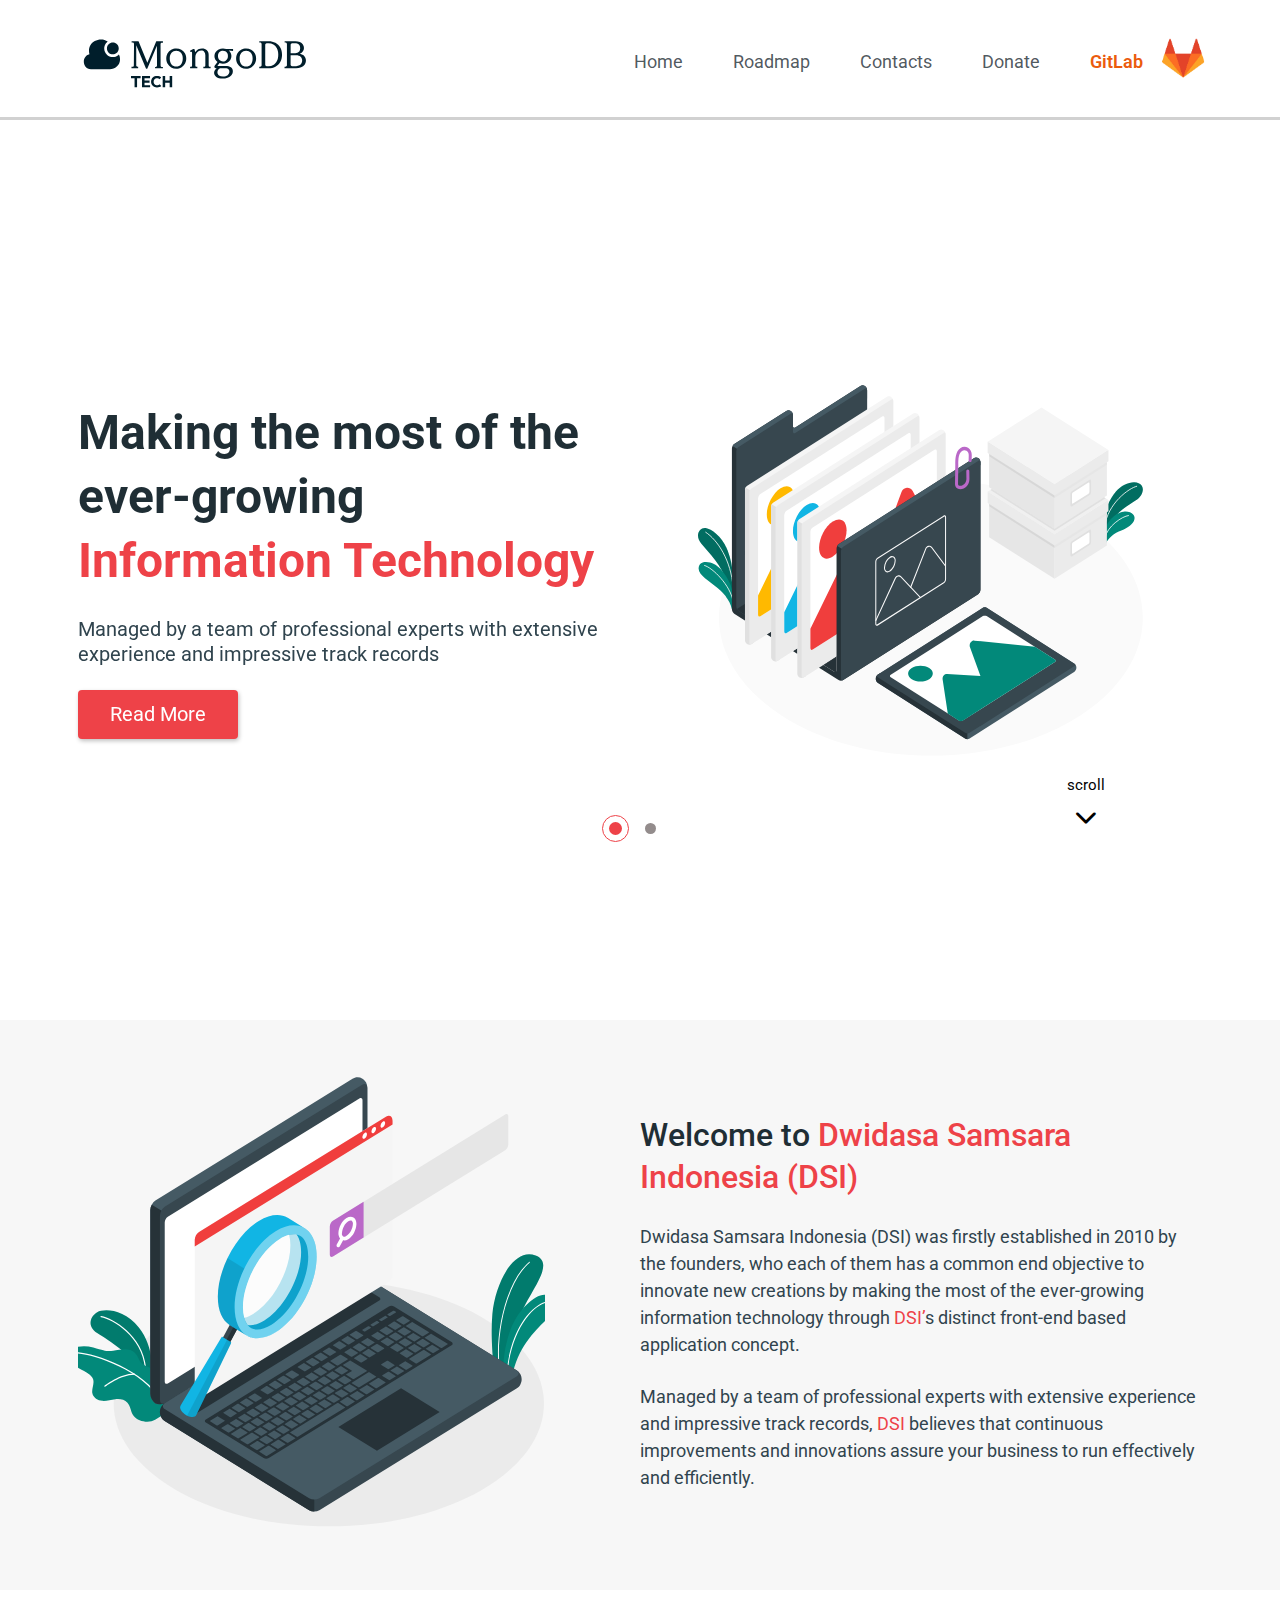
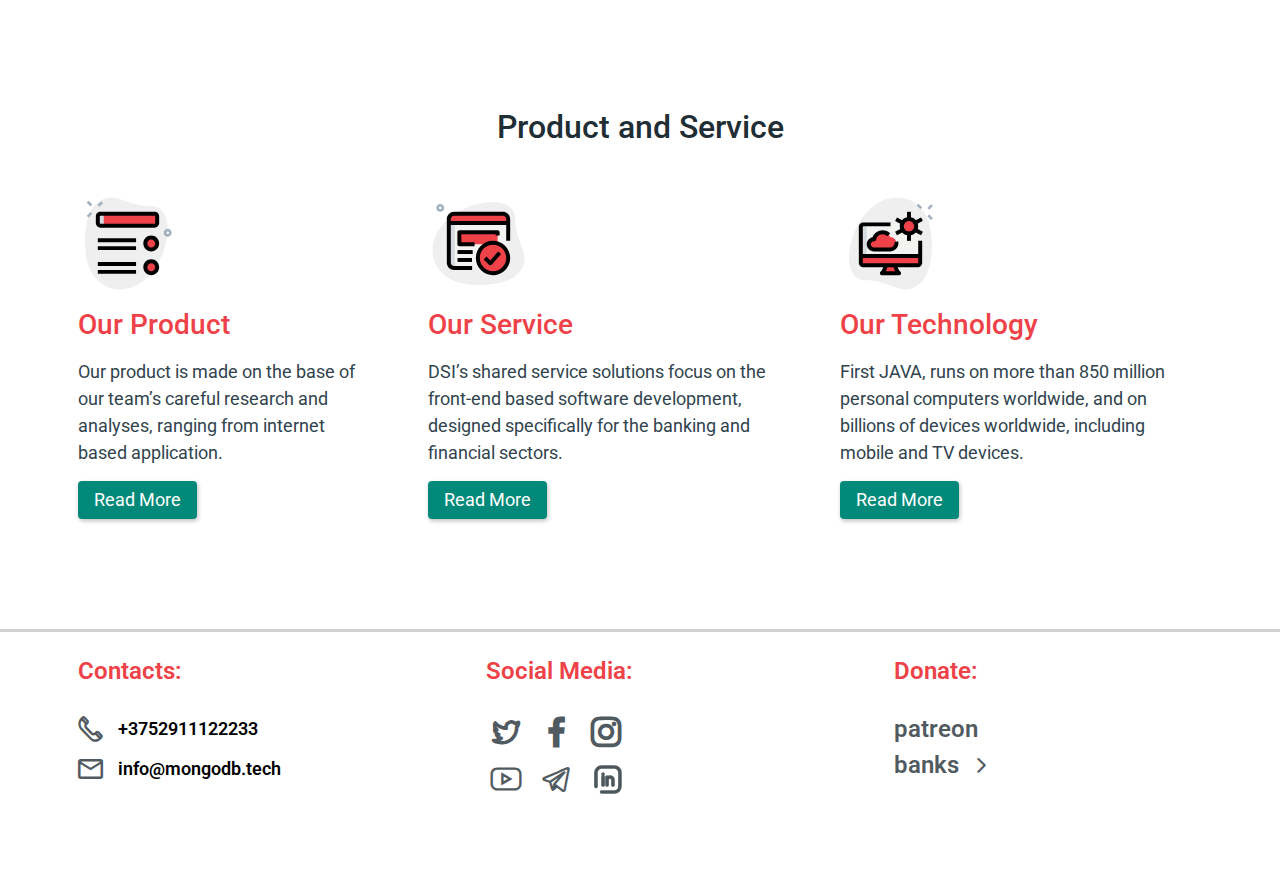
==== commit a4783a88: "Add files via upload" ====
--- a/index.html
+++ b/index.html
@@ -10,7 +10,7 @@
 			opacity: 0;
 		}
 	</style>
-	<link rel="stylesheet" href="css/style.min.css?_v=20220623113313">
+	<link rel="stylesheet" href="css/style.min.css?_v=20220623114751">
 	<link rel="shortcut icon" href="favicon.ico">
 	<!-- <meta name="robots" content="noindex, nofollow"> -->
 	<meta name="viewport" content="width=device-width, initial-scale=1.0">
@@ -285,7 +285,7 @@
 			</div>
 		</div>
 	</div>
-	<script src="js/app.min.js?_v=20220623113313"></script>
+	<script src="js/app.min.js?_v=20220623114751"></script>
 </body>
 
 </html>--- a/css/style.min.css
+++ b/css/style.min.css
@@ -1 +1 @@
-@charset "UTF-8";@import url(https://fonts.googleapis.com/css?family=Roboto:300,300italic,regular,italic,500,500italic,700,700italic&display=swap);@font-face{font-family:icons;font-display:swap;src:url(../fonts/icons.woff2) format("woff2"),url(../fonts/icons.woff) format("woff");font-weight:400;font-style:normal}._spoller-init .banks-items__title:after,._spoller-init .banks__title:after,._spoller-init .contacts__title:after,._spoller-init .donate__title:after,._spoller-init .social__title:after,[class*=_icon-]:before{font-family:icons;font-style:normal;font-weight:400;font-variant:normal;text-transform:none;line-height:1;-webkit-font-smoothing:antialiased;-moz-osx-font-smoothing:grayscale}[class*=_icon-]:before{display:block}._icon-arrow:before{content:"\e900"}._icon-envelope:before{content:"\e901"}._icon-facebook:before{content:"\e902"}._icon-instagram:before{content:"\e903"}._icon-linkedin:before{content:"\e904"}._icon-phone:before{content:"\e905"}._icon-telegram:before{content:"\e906"}._icon-twitter:before{content:"\e907"}._icon-youtobe:before{content:"\e908"}*{padding:0;margin:0;border:0}*,:after,:before{-webkit-box-sizing:border-box;box-sizing:border-box}body,html{height:100%;min-width:320px}body{color:#000;line-height:1;font-family:Roboto;font-size:1.125rem;-ms-text-size-adjust:100%;-moz-text-size-adjust:100%;-webkit-text-size-adjust:100%;-webkit-font-smoothing:antialiased;-moz-osx-font-smoothing:grayscale}button,input,textarea{font-family:Roboto;font-size:inherit}button{cursor:pointer;color:inherit;background-color:inherit}a{color:inherit}a:link,a:visited{text-decoration:none}a:hover{text-decoration:none}ul li{list-style:none}img{vertical-align:top}h1,h2,h3,h4,h5,h6{font-weight:inherit;font-size:inherit}body{background:url(../img/logotip/logotip.svg) 50%/70% no-repeat}.lock body{overflow:hidden;-ms-touch-action:none;touch-action:none}.loaded body{background:0 0;opacity:1}.wrapper{min-height:100%;display:-webkit-box;display:-ms-flexbox;display:flex;-webkit-box-orient:vertical;-webkit-box-direction:normal;-ms-flex-direction:column;flex-direction:column;overflow:hidden}.wrapper>main{-webkit-box-flex:1;-ms-flex:1 1 auto;flex:1 1 auto}.wrapper>*{min-width:0}[class*=__container]{max-width:70.3125rem;-webkit-box-sizing:content-box;box-sizing:content-box;margin:0 auto;padding:0 .9375rem}body::after{content:"";background-color:rgba(0,0,0,.5);position:fixed;width:100%;height:100%;top:0;left:0;opacity:0;-webkit-transition:opacity .8s ease 0s;-o-transition:opacity .8s ease 0s;transition:opacity .8s ease 0s;pointer-events:none;z-index:149}.popup-show body::after{opacity:1}.popup{position:fixed;top:0;left:0;bottom:0;right:0;padding:30px 10px;-webkit-transition:visibility .8s ease 0s;-o-transition:visibility .8s ease 0s;transition:visibility .8s ease 0s;visibility:hidden;pointer-events:none}.popup_show{z-index:150;visibility:visible;overflow:auto;pointer-events:auto}.popup_show .popup__content{visibility:visible;-webkit-transform:scale(1);-ms-transform:scale(1);transform:scale(1)}.popup__wrapper{display:-webkit-box;display:-ms-flexbox;display:flex;-webkit-box-orient:vertical;-webkit-box-direction:normal;-ms-flex-direction:column;flex-direction:column;-webkit-box-align:center;-ms-flex-align:center;align-items:center;min-height:100%;-webkit-box-flex:1;-ms-flex:1 1 auto;flex:1 1 auto;width:100%;-webkit-box-pack:center;-ms-flex-pack:center;justify-content:center;align-items:center}.popup__content{position:relative;visibility:hidden;-webkit-transform:scale(0);-ms-transform:scale(0);transform:scale(0);-webkit-transition:-webkit-transform .3s ease 0s;transition:-webkit-transform .3s ease 0s;-o-transition:transform .3s ease 0s;transition:transform .3s ease 0s;transition:transform .3s ease 0s,-webkit-transform .3s ease 0s;background-color:#fff;padding:20px;width:100%;max-width:900px;border-radius:20px;z-index:5;overflow:hidden}.popup__content::before{content:"";position:absolute;top:5%;left:0;width:90%;height:90%;background:url(../img/logotip/logotip.svg) 50%/contain no-repeat;z-index:1;opacity:.3;-webkit-animation:popup 20s infinite ease alternate 0s;animation:popup 20s infinite ease alternate 0s}@-webkit-keyframes popup{0%{-webkit-transform:scale(.5);transform:scale(.5)}100%{-webkit-transform:scale(1);transform:scale(1)}}@keyframes popup{0%{-webkit-transform:scale(.5);transform:scale(.5)}100%{-webkit-transform:scale(1);transform:scale(1)}}.lock .popup__content{visibility:visible}.popup__text{position:relative;z-index:5;height:100%;font-family:Roboto;font-weight:400;font-size:18px;line-height:150%;color:#30444e}@supports (padding-top:clamp(0.625rem ,0.3854790419rem + 1.1976047904vw ,1.25rem)){.popup__text{padding-top:clamp(.625rem ,.3854790419rem + 1.1976047904vw ,1.25rem)}}@supports not (padding-top:clamp(0.625rem ,0.3854790419rem + 1.1976047904vw ,1.25rem)){.popup__text{padding-top:calc(.625rem + .625 * (100vw - 20rem)/ 52.1875)}}.popup__close{position:relative;z-index:5;border-radius:20px;padding:5px 10px;background-color:#02897a;color:#fff;outline:0;overflow:hidden;-webkit-transition:.2s ease;-o-transition:.2s ease;transition:.2s ease}[data-fullscreen]{min-height:100vh}.touch [data-fullscreen]{min-height:calc(var(--vh,1vh) * 100)}[class*=-ibg]{position:relative}[class*=-ibg] img{position:absolute;width:100%;height:100%;top:0;left:0;-o-object-fit:cover;object-fit:cover}[class*=-ibg_contain] img{-o-object-fit:contain;object-fit:contain}.button{display:inline-block;background-color:#ee4248;color:#fff;font-weight:400;font-size:20px;line-height:124%;padding:.75rem 2rem;-webkit-box-shadow:1px 2px 4px rgba(0,0,0,.25);box-shadow:1px 2px 4px rgba(0,0,0,.25);border-radius:4px;-webkit-transition:.2s ease 0s;-o-transition:.2s ease 0s;transition:.2s ease 0s}.button_green{background-color:#02897a}.button__small{padding:.5rem 1rem;font-size:18px}.button__small_green{background-color:#02897a}.header{position:relative;z-index:50;min-height:100px;border-bottom:3px solid #d1d1d1}@supports (padding-top:clamp(1.5625rem ,1.442739521rem + 0.5988023952vw ,1.875rem)){.header{padding-top:clamp(1.5625rem ,1.442739521rem + .5988023952vw ,1.875rem)}}@supports not (padding-top:clamp(1.5625rem ,1.442739521rem + 0.5988023952vw ,1.875rem)){.header{padding-top:calc(1.5625rem + .3125 * (100vw - 20rem)/ 52.1875)}}@supports (padding-bottom:clamp(1.25rem ,1.2020958084rem + 0.2395209581vw ,1.375rem)){.header{padding-bottom:clamp(1.25rem ,1.2020958084rem + .2395209581vw ,1.375rem)}}@supports not (padding-bottom:clamp(1.25rem ,1.2020958084rem + 0.2395209581vw ,1.375rem)){.header{padding-bottom:calc(1.25rem + .125 * (100vw - 20rem)/ 52.1875)}}.header__container{display:-ms-grid;display:grid;-ms-grid-columns:30% 1fr;grid-template-columns:30% 1fr;-webkit-box-align:center;-ms-flex-align:center;align-items:center}.header__logotip{position:relative;z-index:10;-ms-flex-item-align:center;-ms-grid-row-align:center;align-self:center}.header__logo img{-webkit-transition:.3s ease;-o-transition:.3s ease;transition:.3s ease;width:237px}.header__menu{-ms-grid-column-align:end;justify-self:end}.menu{display:-webkit-box;display:-ms-flexbox;display:flex;-webkit-box-align:center;-ms-flex-align:center;align-items:center}.menu__list{padding-right:60px;display:-webkit-box;display:-ms-flexbox;display:flex}@supports ((-moz-column-gap:clamp(1.25rem ,-2.7832824492rem + 8.4028905944vw ,3.125rem)) or (column-gap:clamp(1.25rem ,-2.7832824492rem + 8.4028905944vw ,3.125rem))){.menu__list{-webkit-column-gap:clamp(1.25rem ,-2.7832824492rem + 8.4028905944vw ,3.125rem);-moz-column-gap:clamp(1.25rem ,-2.7832824492rem + 8.4028905944vw ,3.125rem);column-gap:clamp(1.25rem ,-2.7832824492rem + 8.4028905944vw ,3.125rem)}}@supports not ((-moz-column-gap:clamp(1.25rem ,-2.7832824492rem + 8.4028905944vw ,3.125rem)) or (column-gap:clamp(1.25rem ,-2.7832824492rem + 8.4028905944vw ,3.125rem))){.menu__list{-webkit-column-gap:calc(1.25rem + 1.875 * (100vw - 47.99875rem)/ 22.31375);-moz-column-gap:calc(1.25rem + 1.875 * (100vw - 47.99875rem)/ 22.31375);column-gap:calc(1.25rem + 1.875 * (100vw - 47.99875rem)/ 22.31375)}}.menu__link{display:-webkit-box;display:-ms-flexbox;display:flex;-webkit-box-align:center;-ms-flex-align:center;align-items:center;position:relative;font-weight:400;font-size:18px;line-height:124%;color:rgba(31,46,53,.8);-webkit-transition:.3s ease 0s;-o-transition:.3s ease 0s;transition:.3s ease 0s;overflow:hidden}.menu__link:after{content:"";position:absolute;bottom:0;left:-100%;width:100%;height:2px;background-color:#ee4248;-webkit-transition:.3s ease 0s;-o-transition:.3s ease 0s;transition:.3s ease 0s}.menu__link_gitLab{overflow:visible;font-weight:600;color:#eb5b0d}.menu__link_gitLab::after{display:none}.no-webp .menu__link_gitLab::before{background:url(../img/logotip/GitLab.png) 50%/cover no-repeat}.menu__link_gitLab::before{content:"";position:absolute;top:-15px;right:-70px;width:110%;height:200%;-webkit-transition:.3s ease;-o-transition:.3s ease;transition:.3s ease}@-webkit-keyframes gitLab{0%{-webkit-transform:translate(0,-5px);transform:translate(0,-5px)}100%{-webkit-transform:rotate(0,5px);transform:rotate(0,5px)}}@keyframes gitLab{0%{-webkit-transform:translate(0,-5px);transform:translate(0,-5px)}100%{-webkit-transform:rotate(0,5px);transform:rotate(0,5px)}}.icon-menu{outline:0;display:none}.footer{border-top:3px solid #d1d1d1}@supports (padding-top:clamp(1.25rem ,1.130239521rem + 0.5988023952vw ,1.5625rem)){.footer{padding-top:clamp(1.25rem ,1.130239521rem + .5988023952vw ,1.5625rem)}}@supports not (padding-top:clamp(1.25rem ,1.130239521rem + 0.5988023952vw ,1.5625rem)){.footer{padding-top:calc(1.25rem + .3125 * (100vw - 20rem)/ 52.1875)}}@supports (padding-bottom:clamp(2.5rem ,2.2604790419rem + 1.1976047904vw ,3.125rem)){.footer{padding-bottom:clamp(2.5rem ,2.2604790419rem + 1.1976047904vw ,3.125rem)}}@supports not (padding-bottom:clamp(2.5rem ,2.2604790419rem + 1.1976047904vw ,3.125rem)){.footer{padding-bottom:calc(2.5rem + .625 * (100vw - 20rem)/ 52.1875)}}.footer__contacts{-webkit-box-flex:0;-ms-flex:0 1 33.333%;flex:0 1 33.333%}.footer__contacts:not(:last-child){margin-bottom:1.25rem}.footer__social{-webkit-box-flex:0;-ms-flex:0 1 33.333%;flex:0 1 33.333%}.footer__social:not(:last-child){margin-bottom:1.25rem}.footer__donate{-webkit-box-flex:0;-ms-flex:0 1 33.333%;flex:0 1 33.333%}.footer__donate:not(:last-child){margin-bottom:1.25rem}.spollers__title{outline:0;color:#ee4248;font-weight:600;line-height:124%}.spollers__title:not(:last-child){margin-bottom:1.875rem}._spoller-init .spollers__title{-webkit-box-pack:justify;-ms-flex-pack:justify;justify-content:space-between}.contacts__title{font-size:24px}._spoller-init .contacts__title{display:-webkit-box;display:-ms-flexbox;display:flex;-webkit-box-align:center;-ms-flex-align:center;align-items:center;-webkit-column-gap:.9375rem;-moz-column-gap:.9375rem;column-gap:.9375rem}._spoller-init .contacts__title:after{content:"\e900";display:block;font-size:.875rem;-webkit-transition:.3s ease;-o-transition:.3s ease;transition:.3s ease}.contacts__body{display:-webkit-box;display:-ms-flexbox;display:flex;-webkit-box-orient:vertical;-webkit-box-direction:normal;-ms-flex-direction:column;flex-direction:column;row-gap:.9375rem}.contacts__body a{font-size:1.125rem;font-weight:600;display:-webkit-box;display:-ms-flexbox;display:flex;-webkit-column-gap:.9375rem;-moz-column-gap:.9375rem;column-gap:.9375rem;-webkit-box-align:center;-ms-flex-align:center;align-items:center;-webkit-transition:.3s ease;-o-transition:.3s ease;transition:.3s ease}.contacts__body a::before{color:rgba(31,46,53,.8);font-size:1.5625rem}.contacts__body a:first-child::before{font-weight:600}.social__title{font-size:24px}._spoller-init .social__title{display:-webkit-box;display:-ms-flexbox;display:flex;-webkit-box-align:center;-ms-flex-align:center;align-items:center;-webkit-column-gap:.9375rem;-moz-column-gap:.9375rem;column-gap:.9375rem}._spoller-init .social__title:after{content:"\e900";display:block;font-size:.875rem;-webkit-transition:.3s ease;-o-transition:.3s ease;transition:.3s ease}.social__items{display:-ms-grid;display:grid;-ms-grid-columns:(30px)[3];grid-template-columns:repeat(3,30px);-ms-grid-rows:(1fr)[2];grid-template-rows:repeat(2,1fr);margin-left:.3125rem;-webkit-box-align:center;-ms-flex-align:center;align-items:center;-webkit-column-gap:1.25rem;-moz-column-gap:1.25rem;column-gap:1.25rem;row-gap:5px}.social__items a{-webkit-box-flex:0;-ms-flex:0 1 33.333%;flex:0 1 33.333%;-webkit-transition:.3s ease;-o-transition:.3s ease;transition:.3s ease;font-weight:600;display:-webkit-inline-box;display:-ms-inline-flexbox;display:inline-flex;-webkit-column-gap:.9375rem;-moz-column-gap:.9375rem;column-gap:.9375rem}.social__items a::before{color:rgba(31,46,53,.8);font-size:1.875rem;font-weight:600;-webkit-transition:.3s ease;-o-transition:.3s ease;transition:.3s ease}.social__items a:last-child::before{font-size:40px}.social__items a:last-child::before{font-size:55px;margin-left:-11px}.donate__title{font-size:24px}._spoller-init .donate__title{display:-webkit-box;display:-ms-flexbox;display:flex;-webkit-box-align:center;-ms-flex-align:center;align-items:center;-webkit-column-gap:.9375rem;-moz-column-gap:.9375rem;column-gap:.9375rem}._spoller-init .donate__title:after{content:"\e900";display:block;font-size:.875rem;-webkit-transition:.3s ease;-o-transition:.3s ease;transition:.3s ease}.donate__body a{display:-webkit-inline-box;display:-ms-inline-flexbox;display:inline-flex;-webkit-transition:.3s ease;-o-transition:.3s ease;transition:.3s ease;font-weight:600;color:rgba(31,46,53,.8);font-size:1.5rem}.donate__body a:not(:last-child){margin-bottom:.625rem}.banks:not(:last-child){margin-bottom:.3125rem}.banks__title{color:#000;width:150px;-webkit-transition:.3s ease;-o-transition:.3s ease;transition:.3s ease}.banks__title:not(:last-child){margin-bottom:.3125rem}._spoller-init .banks__title{display:-webkit-box;display:-ms-flexbox;display:flex;-webkit-box-align:center;-ms-flex-align:center;align-items:center;-webkit-box-pack:justify;-ms-flex-pack:justify;justify-content:space-between;-webkit-column-gap:.9375rem;-moz-column-gap:.9375rem;column-gap:.9375rem}._spoller-init .banks__title:after{content:"\e900";display:block;font-size:.875rem;-webkit-transition:.3s ease;-o-transition:.3s ease;transition:.3s ease}.banks__body{color:#ee4248;font-weight:600}.banks-items__title{color:rgba(31,46,53,.8);-webkit-transition:.3s ease;-o-transition:.3s ease;transition:.3s ease;font-weight:600;font-size:1.5rem}._spoller-init .banks-items__title{display:-webkit-box;display:-ms-flexbox;display:flex;-webkit-box-align:center;-ms-flex-align:center;align-items:center;-webkit-column-gap:.9375rem;-moz-column-gap:.9375rem;column-gap:.9375rem}._spoller-init .banks-items__title:after{content:"\e900";display:block;font-size:.9375rem;-webkit-transition:.3s ease;-o-transition:.3s ease;transition:.3s ease}.banks-items__title:not(:last-child){margin-bottom:.625rem}._spoller-active:after{-webkit-transform:rotate(90deg);-ms-transform:rotate(90deg);transform:rotate(90deg)}.main-slider{display:-webkit-box;display:-ms-flexbox;display:flex;-webkit-box-align:center;-ms-flex-align:center;align-items:center;-webkit-box-pack:center;-ms-flex-pack:center;justify-content:center;position:relative}.main-slider__container{min-width:0}.main-slider__arrow{display:none}.main-slider .swiper-pagination-bullets{position:absolute;width:100%;height:27px;bottom:20%;left:47%;display:-webkit-box;display:-ms-flexbox;display:flex;-ms-flex-wrap:wrap;flex-wrap:wrap}.main-slider .swiper-pagination-bullet{-webkit-box-flex:0;-ms-flex:0 0 27px;flex:0 0 27px;height:27px;border-radius:50%;-webkit-transition:.3s ease 0s;-o-transition:.3s ease 0s;transition:.3s ease 0s;position:relative;cursor:pointer;display:-webkit-box;display:-ms-flexbox;display:flex;-webkit-box-pack:center;-ms-flex-pack:center;justify-content:center;-webkit-box-align:center;-ms-flex-align:center;align-items:center;margin:2px 0}.main-slider .swiper-pagination-bullet:not(:last-child){margin-right:8px}.main-slider .swiper-pagination-bullet::after{content:"";width:11px;height:11px;background-color:#938c8c;border-radius:50%;-webkit-transition:.3s ease 0s;-o-transition:.3s ease 0s;transition:.3s ease 0s}.main-slider .swiper-pagination-bullet::before{content:"";position:absolute;top:0;left:0;width:100%;height:100%;border-radius:50%;border:1px solid #ee4248;-webkit-transition:-webkit-transform .3s ease 0s;transition:-webkit-transform .3s ease 0s;-o-transition:transform .3s ease 0s;transition:transform .3s ease 0s;transition:transform .3s ease 0s,-webkit-transform .3s ease 0s;-webkit-transform:scale(0);-ms-transform:scale(0);transform:scale(0)}.main-slider .swiper-pagination-bullet-active::after{background-color:#ee4248;width:13px;height:13px}.main-slider .swiper-pagination-bullet-active::before{-webkit-transform:scale(1);-ms-transform:scale(1);transform:scale(1)}.swiper{margin:0 -10px;padding:0 10px}.slide-swiper{position:relative;z-index:5}@supports ((-moz-column-gap:clamp(0.625rem ,-0.1414670659rem + 3.8323353293vw ,2.625rem)) or (column-gap:clamp(0.625rem ,-0.1414670659rem + 3.8323353293vw ,2.625rem))){.slide-swiper{-webkit-column-gap:clamp(.625rem ,-.1414670659rem + 3.8323353293vw ,2.625rem);-moz-column-gap:clamp(.625rem ,-.1414670659rem + 3.8323353293vw ,2.625rem);column-gap:clamp(.625rem ,-.1414670659rem + 3.8323353293vw ,2.625rem)}}@supports not ((-moz-column-gap:clamp(0.625rem ,-0.1414670659rem + 3.8323353293vw ,2.625rem)) or (column-gap:clamp(0.625rem ,-0.1414670659rem + 3.8323353293vw ,2.625rem))){.slide-swiper{-webkit-column-gap:calc(.625rem + 2 * (100vw - 20rem)/ 52.1875);-moz-column-gap:calc(.625rem + 2 * (100vw - 20rem)/ 52.1875);column-gap:calc(.625rem + 2 * (100vw - 20rem)/ 52.1875)}}.slide-swiper__body{position:relative;z-index:5;display:-webkit-box;display:-ms-flexbox;display:flex;-webkit-box-align:start;-ms-flex-align:start;align-items:flex-start;-webkit-box-pack:center;-ms-flex-pack:center;justify-content:center;-webkit-box-orient:vertical;-webkit-box-direction:normal;-ms-flex-direction:column;flex-direction:column;-webkit-box-flex:0;-ms-flex:0 1 50%;flex:0 1 50%;row-gap:1.5rem}@supports (row-gap:clamp(0.9375rem ,0.7219311377rem + 1.0778443114vw ,1.5rem)){.slide-swiper__body{row-gap:clamp(.9375rem ,.7219311377rem + 1.0778443114vw ,1.5rem)}}@supports not (row-gap:clamp(0.9375rem ,0.7219311377rem + 1.0778443114vw ,1.5rem)){.slide-swiper__body{row-gap:calc(.9375rem + .5625 * (100vw - 20rem)/ 52.1875)}}.slide-swiper__image-ibg_contain{display:-webkit-box;display:-ms-flexbox;display:flex;-webkit-box-align:center;-ms-flex-align:center;align-items:center;-webkit-box-pack:center;-ms-flex-pack:center;justify-content:center;-webkit-box-flex:0;-ms-flex:0 1 50%;flex:0 1 50%;padding-bottom:33%}.body-slider__title{font-weight:700;font-size:48px;line-height:133.69%;color:#1f2e35}@supports (font-size:clamp(2.5rem ,-1.2293233083rem + 6.015037594vw ,3rem)){.body-slider__title{font-size:clamp(2.5rem ,-1.2293233083rem + 6.015037594vw ,3rem)}}@supports not (font-size:clamp(2.5rem ,-1.2293233083rem + 6.015037594vw ,3rem)){.body-slider__title{font-size:calc(2.5rem + .5 * (100vw - 62rem)/ 8.3125)}}.body-slider__title span{color:#ee4248}.body-slider__title_green span{color:#02897a}.body-slider__text{font-weight:400;font-size:20px;line-height:124%;color:#30444e}.welcome{background-color:#f7f7f7}@supports (padding-bottom:clamp(2.5rem ,1.9491017964rem + 2.754491018vw ,3.9375rem)){.welcome{padding-bottom:clamp(2.5rem ,1.9491017964rem + 2.754491018vw ,3.9375rem)}}@supports not (padding-bottom:clamp(2.5rem ,1.9491017964rem + 2.754491018vw ,3.9375rem)){.welcome{padding-bottom:calc(2.5rem + 1.4375 * (100vw - 20rem)/ 52.1875)}}@supports (padding-top:clamp(2.5rem ,2.0928143713rem + 2.0359281437vw ,3.5625rem)){.welcome{padding-top:clamp(2.5rem ,2.0928143713rem + 2.0359281437vw ,3.5625rem)}}@supports not (padding-top:clamp(2.5rem ,2.0928143713rem + 2.0359281437vw ,3.5625rem)){.welcome{padding-top:calc(2.5rem + 1.0625 * (100vw - 20rem)/ 52.1875)}}.welcome__container{position:relative;z-index:5;-webkit-box-align:center;-ms-flex-align:center;align-items:center}.welcome__image{padding-right:95px;-webkit-box-flex:0;-ms-flex:0 1 50%;flex:0 1 50%;padding-bottom:40%}.welcome__image img{padding-right:95px}.welcome__body{position:relative;z-index:5;-webkit-box-flex:0;-ms-flex:0 1 50%;flex:0 1 50%}.body-welcom__title{font-weight:500;font-size:32px;line-height:133.69%;color:#1f2e35}.body-welcom__title span{color:#ee4248}.body-welcom__title:not(:last-child){margin-bottom:1.5rem}.body-welcom__text P{font-style:normal;font-weight:400;font-size:18px;line-height:150%;color:#30444e}.body-welcom__text P:not(:last-child){margin-bottom:1.5625rem}.body-welcom__text P span{color:#ee4248}@supports (padding-bottom:clamp(2.5rem ,0.8233532934rem + 8.3832335329vw ,6.875rem)){.product{padding-bottom:clamp(2.5rem ,.8233532934rem + 8.3832335329vw ,6.875rem)}}@supports not (padding-bottom:clamp(2.5rem ,0.8233532934rem + 8.3832335329vw ,6.875rem)){.product{padding-bottom:calc(2.5rem + 4.375 * (100vw - 20rem)/ 52.1875)}}@supports (padding-top:clamp(2.5rem ,0.6796407186rem + 9.1017964072vw ,7.25rem)){.product{padding-top:clamp(2.5rem ,.6796407186rem + 9.1017964072vw ,7.25rem)}}@supports not (padding-top:clamp(2.5rem ,0.6796407186rem + 9.1017964072vw ,7.25rem)){.product{padding-top:calc(2.5rem + 4.75 * (100vw - 20rem)/ 52.1875)}}.product__title{font-weight:500;font-size:32px;line-height:133.69%;text-align:center;color:#1f2e35}@supports (margin-bottom:clamp(1.875rem ,1.4678143713rem + 2.0359281437vw ,2.9375rem)){.product__title:not(:last-child){margin-bottom:clamp(1.875rem ,1.4678143713rem + 2.0359281437vw ,2.9375rem)}}@supports not (margin-bottom:clamp(1.875rem ,1.4678143713rem + 2.0359281437vw ,2.9375rem)){.product__title:not(:last-child){margin-bottom:calc(1.875rem + 1.0625 * (100vw - 20rem)/ 52.1875)}}.items-product{display:-webkit-box;display:-ms-flexbox;display:flex;-webkit-box-pack:space-evenly;-ms-flex-pack:space-evenly;justify-content:space-evenly}@supports ((-moz-column-gap:clamp(1.25rem ,0.4595808383rem + 3.9520958084vw ,3.3125rem)) or (column-gap:clamp(1.25rem ,0.4595808383rem + 3.9520958084vw ,3.3125rem))){.items-product{-webkit-column-gap:clamp(1.25rem ,.4595808383rem + 3.9520958084vw ,3.3125rem);-moz-column-gap:clamp(1.25rem ,.4595808383rem + 3.9520958084vw ,3.3125rem);column-gap:clamp(1.25rem ,.4595808383rem + 3.9520958084vw ,3.3125rem)}}@supports not ((-moz-column-gap:clamp(1.25rem ,0.4595808383rem + 3.9520958084vw ,3.3125rem)) or (column-gap:clamp(1.25rem ,0.4595808383rem + 3.9520958084vw ,3.3125rem))){.items-product{-webkit-column-gap:calc(1.25rem + 2.0625 * (100vw - 20rem)/ 52.1875);-moz-column-gap:calc(1.25rem + 2.0625 * (100vw - 20rem)/ 52.1875);column-gap:calc(1.25rem + 2.0625 * (100vw - 20rem)/ 52.1875)}}.items-product__item{display:-webkit-box;display:-ms-flexbox;display:flex;-webkit-box-orient:vertical;-webkit-box-direction:normal;-ms-flex-direction:column;flex-direction:column;row-gap:.9375rem}.items-product__image-ibg_contain{max-width:100px;min-height:95px;padding:13%}.items-product__title{font-weight:500;font-size:28px;line-height:133.69%;color:#ee4248}.items-product__text{font-weight:400;font-size:18px;line-height:150%;color:#30444e}.items-product__button{-ms-flex-item-align:start;align-self:flex-start}.roadMap__title{font-weight:500;font-size:32px;line-height:133.69%;text-align:center;color:#1f2e35}@supports (padding-top:clamp(0.625rem ,-0.3330838323rem + 4.7904191617vw ,3.125rem)){.roadMap__title{padding-top:clamp(.625rem ,-.3330838323rem + 4.7904191617vw ,3.125rem)}}@supports not (padding-top:clamp(0.625rem ,-0.3330838323rem + 4.7904191617vw ,3.125rem)){.roadMap__title{padding-top:calc(.625rem + 2.5 * (100vw - 20rem)/ 52.1875)}}@supports (margin-bottom:clamp(1.875rem ,1.3959580838rem + 2.3952095808vw ,3.125rem)){.roadMap__title:not(:last-child){margin-bottom:clamp(1.875rem ,1.3959580838rem + 2.3952095808vw ,3.125rem)}}@supports not (margin-bottom:clamp(1.875rem ,1.3959580838rem + 2.3952095808vw ,3.125rem)){.roadMap__title:not(:last-child){margin-bottom:calc(1.875rem + 1.25 * (100vw - 20rem)/ 52.1875)}}.roadMap__items{display:-ms-grid;display:grid;-ms-grid-columns:(1fr)[2];grid-template-columns:repeat(2,1fr);-webkit-column-gap:25px;-moz-column-gap:25px;column-gap:25px;row-gap:25px}@supports (padding-bottom:clamp(0.625rem ,-0.3330838323rem + 4.7904191617vw ,3.125rem)){.roadMap__items{padding-bottom:clamp(.625rem ,-.3330838323rem + 4.7904191617vw ,3.125rem)}}@supports not (padding-bottom:clamp(0.625rem ,-0.3330838323rem + 4.7904191617vw ,3.125rem)){.roadMap__items{padding-bottom:calc(.625rem + 2.5 * (100vw - 20rem)/ 52.1875)}}.roadMap__item{-webkit-box-flex:0;-ms-flex:0 1 33.333%;flex:0 1 33.333%}.item-roadMap{display:-ms-grid;display:grid;-ms-grid-columns:30% 1fr;grid-template-columns:30% 1fr;gap:10px;-webkit-box-align:start;-ms-flex-align:start;align-items:start}.item-roadMap__body{display:-ms-grid;display:grid;row-gap:5px}.item-roadMap__version{max-width:150px;-webkit-box-shadow:1px 2px 4px rgba(0,0,0,.25);box-shadow:1px 2px 4px rgba(0,0,0,.25);text-align:center;display:-webkit-box;display:-ms-flexbox;display:flex;-webkit-box-align:center;-ms-flex-align:center;align-items:center;-webkit-box-pack:center;-ms-flex-pack:center;justify-content:center;background-color:#8c8686;padding:5px 8px;border-radius:20px;color:#fff}.item-roadMap__data{-ms-flex-item-align:center;-ms-grid-row-align:center;align-self:center;-ms-grid-column-align:start;justify-self:start;padding-left:30px}.item-roadMap__description{background-color:#02897a;color:#fff;font-style:normal;font-weight:400;font-size:18px;line-height:150%;padding:8px;border-radius:5px;-webkit-box-shadow:1px 2px 4px rgba(0,0,0,.25);box-shadow:1px 2px 4px rgba(0,0,0,.25)}.swiper{overflow:hidden}.swiper-wrapper{width:100%;height:100%;-webkit-box-sizing:content-box;box-sizing:content-box;display:-webkit-box;display:-ms-flexbox;display:flex;position:relative}.swiper-vertical .swiper-wrapper{-webkit-box-orient:vertical;-webkit-box-direction:normal;-ms-flex-direction:column;flex-direction:column}.swiper-autoheight .swiper-wrapper{-webkit-box-align:start;-ms-flex-align:start;align-items:flex-start}.swiper-initialized .swiper-slide{-ms-flex-negative:0;flex-shrink:0}.swiper-android .swiper-slide,.swiper-android .swiper-wrapper{-webkit-transform:translate3d(0,0,0);transform:translate3d(0,0,0)}.swiper-button-lock{display:none!important}@media (min-width:41.25em){.footer__container{display:-webkit-box;display:-ms-flexbox;display:flex}@supports ((-moz-column-gap:clamp(1.875rem ,0.1983532934rem + 8.3832335329vw ,6.25rem)) or (column-gap:clamp(1.875rem ,0.1983532934rem + 8.3832335329vw ,6.25rem))){.footer__container{-webkit-column-gap:clamp(1.875rem ,.1983532934rem + 8.3832335329vw ,6.25rem);-moz-column-gap:clamp(1.875rem ,.1983532934rem + 8.3832335329vw ,6.25rem);column-gap:clamp(1.875rem ,.1983532934rem + 8.3832335329vw ,6.25rem)}}@supports not ((-moz-column-gap:clamp(1.875rem ,0.1983532934rem + 8.3832335329vw ,6.25rem)) or (column-gap:clamp(1.875rem ,0.1983532934rem + 8.3832335329vw ,6.25rem))){.footer__container{-webkit-column-gap:calc(1.875rem + 4.375 * (100vw - 20rem)/ 52.1875);-moz-column-gap:calc(1.875rem + 4.375 * (100vw - 20rem)/ 52.1875);column-gap:calc(1.875rem + 4.375 * (100vw - 20rem)/ 52.1875)}}}@media (min-width:47.99875em){.menu__link_gitLab::before{-webkit-animation:gitLab 1s infinite ease-in-out alternate 0s;animation:gitLab 1s infinite ease-in-out alternate 0s}.slide-swiper{display:-webkit-box;display:-ms-flexbox;display:flex;-ms-flex-wrap:nowrap;flex-wrap:nowrap}.body-slider{max-width:32.5rem}.welcome__container{display:-webkit-box;display:-ms-flexbox;display:flex}}@media (min-width:61.99875em){.main-slider__arrow{display:-webkit-box;display:-ms-flexbox;display:flex;-webkit-box-orient:vertical;-webkit-box-direction:reverse;-ms-flex-direction:column-reverse;flex-direction:column-reverse;-webkit-box-align:center;-ms-flex-align:center;align-items:center;-webkit-box-pack:center;-ms-flex-pack:center;justify-content:center;font-size:15px;position:absolute;bottom:23%;right:15%;width:.3125rem;height:.3125rem;-webkit-animation:arrow 1s infinite ease-in-out alternate 0s;animation:arrow 1s infinite ease-in-out alternate 0s}.main-slider__arrow::before{padding:15px;-webkit-transform:rotate(90deg);-ms-transform:rotate(90deg);transform:rotate(90deg);font-size:20px}@-webkit-keyframes arrow{0%{-webkit-transform:translate(0,-10px);transform:translate(0,-10px)}100%{-webkit-transform:translate(0,10 px);transform:translate(0,10 px)}}@keyframes arrow{0%{-webkit-transform:translate(0,-10px);transform:translate(0,-10px)}100%{-webkit-transform:translate(0,10 px);transform:translate(0,10 px)}}}@media (max-width:25em){.header__logo img{width:150px}}@media (max-width:61.99875em){.main-slider[data-fullscreen]{min-height:0}.slide-swiper{padding-top:2.5rem;padding-bottom:2.5rem}.body-welcom__title{text-align:center}}@media (max-width:47.99875em){.touch [data-fullscreen]{-webkit-transition:height .2s;-o-transition:height .2s;transition:height .2s}.header{min-height:80px}.menu__body{position:fixed;overflow:auto;width:100%;height:100%;top:0;left:-100%;-webkit-transition:left .3s ease 0s;-o-transition:left .3s ease 0s;transition:left .3s ease 0s;padding-top:8.125rem;background-color:#928d8d}.menu__body::before{content:"";top:0;position:fixed;width:100%;right:-100%;-webkit-transition:right .3s ease 0s;-o-transition:right .3s ease 0s;transition:right .3s ease 0s;background:#02897a;height:6.25rem}.menu-open .menu__body{left:0}.menu-open .menu__body::before{right:0}.menu__list{-webkit-box-orient:vertical;-webkit-box-direction:normal;-ms-flex-direction:column;flex-direction:column;-webkit-box-align:center;-ms-flex-align:center;align-items:center;-webkit-box-pack:center;-ms-flex-pack:center;justify-content:center;row-gap:1.5625rem}.menu__link{font-size:28px;font-weight:700;color:#fff}.menu__link_gitLab::before{right:-100px}.menu__link_gitLab{font-size:1.875rem;color:#6d3517}.icon-menu{display:block;position:relative;width:2.5rem;height:1.375rem;cursor:pointer;z-index:5}.icon-menu span,.icon-menu::after,.icon-menu::before{content:"";-webkit-transition:all .3s ease 0s;-o-transition:all .3s ease 0s;transition:all .3s ease 0s;right:0;position:absolute;width:100%;height:.125rem;background-color:#000}.icon-menu::before{top:0}.icon-menu::after{bottom:0}.icon-menu span{top:calc(50% - .0625rem)}.menu-open .icon-menu span{width:0}.menu-open .icon-menu::before{top:calc(50% - .0625rem);-webkit-transform:rotate(-45deg);-ms-transform:rotate(-45deg);transform:rotate(-45deg)}.menu-open .icon-menu::after{bottom:calc(50% - .0625rem);-webkit-transform:rotate(45deg);-ms-transform:rotate(45deg);transform:rotate(45deg)}.main-slider .swiper-pagination-bullets{bottom:3%;left:45%}.slide-swiper__image-ibg_contain{position:absolute;top:0;left:0;width:100%;height:100%;z-index:1;opacity:.1}.welcome__image{position:absolute;top:0;left:0;width:100%;height:100%;z-index:1;opacity:.4}.welcome__image img{padding-right:0}.body-welcom__text P{font-weight:700;color:#000}.roadMap__items{-ms-grid-columns:1fr;grid-template-columns:1fr}}@media (max-width:43.75em){.items-product{-webkit-box-orient:vertical;-webkit-box-direction:normal;-ms-flex-direction:column;flex-direction:column;row-gap:80px}.items-product__item{-webkit-box-align:center;-ms-flex-align:center;align-items:center}.items-product__title{font-size:30px}.items-product__text{text-align:center}.items-product__button{-ms-flex-item-align:center;-ms-grid-row-align:center;align-self:center;font-size:24px}}@media (max-width:41.25em){.spollers__title{min-width:100%}.spollers__title:not(:last-child){margin-bottom:.625rem}.donate__body a{font-weight:600}}@media (max-width:31.25em){.header__logo img{width:200px}}@media (any-hover:hover){.popup__close:hover{background-color:#ee4248}.button:hover{-webkit-box-shadow:0 0 3px 3px #837979;box-shadow:0 0 3px 3px #837979}.button_green:hover{-webkit-box-shadow:0 0 3px 3px #837979;box-shadow:0 0 3px 3px #837979}.button__small_green:hover{-webkit-box-shadow:0 0 3px 3px #837979;box-shadow:0 0 3px 3px #837979}.header__logo img:hover{-webkit-transform:scale(1.02);-ms-transform:scale(1.02);transform:scale(1.02)}.menu__link:hover{color:#ee4248}.menu__link:hover:after{left:0}.menu__link_gitLab:hover{color:#02897a}.menu__link_gitLab:hover::before{-webkit-animation:none;animation:none}.contacts__body a:hover{color:#ee4248}.contacts__body a:hover:before{color:#ee4248}.social__items a:hover::before{color:#ee4248}.donate__body a:hover{color:#ee4248}.banks__title:hover{color:red}.banks-items__title:hover{color:#ee4248}}.webp .menu__link_gitLab::before{background:url(../img/logotip/GitLab.webp) 50%/cover no-repeat}+@charset "UTF-8";@import url(https://fonts.googleapis.com/css?family=Roboto:300,300italic,regular,italic,500,500italic,700,700italic&display=swap);@font-face{font-family:icons;font-display:swap;src:url(../fonts/icons.woff2) format("woff2"),url(../fonts/icons.woff) format("woff");font-weight:400;font-style:normal}._spoller-init .banks-items__title:after,._spoller-init .banks__title:after,._spoller-init .contacts__title:after,._spoller-init .donate__title:after,._spoller-init .social__title:after,[class*=_icon-]:before{font-family:icons;font-style:normal;font-weight:400;font-variant:normal;text-transform:none;line-height:1;-webkit-font-smoothing:antialiased;-moz-osx-font-smoothing:grayscale}[class*=_icon-]:before{display:block}._icon-arrow:before{content:"\e900"}._icon-envelope:before{content:"\e901"}._icon-facebook:before{content:"\e902"}._icon-instagram:before{content:"\e903"}._icon-linkedin:before{content:"\e904"}._icon-phone:before{content:"\e905"}._icon-telegram:before{content:"\e906"}._icon-twitter:before{content:"\e907"}._icon-youtobe:before{content:"\e908"}*{padding:0;margin:0;border:0}*,:after,:before{-webkit-box-sizing:border-box;box-sizing:border-box}body,html{height:100%;min-width:320px}body{color:#000;line-height:1;font-family:Roboto;font-size:1.125rem;-ms-text-size-adjust:100%;-moz-text-size-adjust:100%;-webkit-text-size-adjust:100%;-webkit-font-smoothing:antialiased;-moz-osx-font-smoothing:grayscale}button,input,textarea{font-family:Roboto;font-size:inherit}button{cursor:pointer;color:inherit;background-color:inherit}a{color:inherit}a:link,a:visited{text-decoration:none}a:hover{text-decoration:none}ul li{list-style:none}img{vertical-align:top}h1,h2,h3,h4,h5,h6{font-weight:inherit;font-size:inherit}body{background:url(../img/logotip/logotip.svg) 50%/70% no-repeat}.lock body{overflow:hidden;-ms-touch-action:none;touch-action:none}.loaded body{background:0 0;opacity:1}.wrapper{min-height:100%;display:-webkit-box;display:-ms-flexbox;display:flex;-webkit-box-orient:vertical;-webkit-box-direction:normal;-ms-flex-direction:column;flex-direction:column;overflow:hidden}.wrapper>main{-webkit-box-flex:1;-ms-flex:1 1 auto;flex:1 1 auto}.wrapper>*{min-width:0}[class*=__container]{max-width:70.3125rem;-webkit-box-sizing:content-box;box-sizing:content-box;margin:0 auto;padding:0 .9375rem}body::after{content:"";background-color:rgba(0,0,0,.5);position:fixed;width:100%;height:100%;top:0;left:0;opacity:0;-webkit-transition:opacity .8s ease 0s;-o-transition:opacity .8s ease 0s;transition:opacity .8s ease 0s;pointer-events:none;z-index:149}.popup-show body::after{opacity:1}.popup{position:fixed;top:0;left:0;bottom:0;right:0;padding:30px 10px;-webkit-transition:visibility .8s ease 0s;-o-transition:visibility .8s ease 0s;transition:visibility .8s ease 0s;visibility:hidden;pointer-events:none}.popup_show{z-index:150;visibility:visible;overflow:auto;pointer-events:auto}.popup_show .popup__content{visibility:visible;-webkit-transform:scale(1);-ms-transform:scale(1);transform:scale(1)}.popup__wrapper{display:-webkit-box;display:-ms-flexbox;display:flex;-webkit-box-orient:vertical;-webkit-box-direction:normal;-ms-flex-direction:column;flex-direction:column;-webkit-box-align:center;-ms-flex-align:center;align-items:center;min-height:100%;-webkit-box-flex:1;-ms-flex:1 1 auto;flex:1 1 auto;width:100%;-webkit-box-pack:center;-ms-flex-pack:center;justify-content:center;align-items:center}.popup__content{position:relative;visibility:hidden;-webkit-transform:scale(0);-ms-transform:scale(0);transform:scale(0);-webkit-transition:-webkit-transform .3s ease 0s;transition:-webkit-transform .3s ease 0s;-o-transition:transform .3s ease 0s;transition:transform .3s ease 0s;transition:transform .3s ease 0s,-webkit-transform .3s ease 0s;background-color:#fff;padding:20px;width:100%;max-width:900px;border-radius:20px;z-index:5;overflow:hidden}.popup__content::before{content:"";position:absolute;top:5%;left:0;width:90%;height:90%;background:url(../img/logotip/logotip.svg) 50%/contain no-repeat;z-index:1;opacity:.3;-webkit-animation:popup 20s infinite ease alternate 0s;animation:popup 20s infinite ease alternate 0s}@-webkit-keyframes popup{0%{-webkit-transform:scale(.5);transform:scale(.5)}100%{-webkit-transform:scale(1);transform:scale(1)}}@keyframes popup{0%{-webkit-transform:scale(.5);transform:scale(.5)}100%{-webkit-transform:scale(1);transform:scale(1)}}.lock .popup__content{visibility:visible}.popup__text{position:relative;z-index:5;height:100%;font-family:Roboto;font-weight:400;font-size:18px;line-height:150%;color:#30444e}@supports (padding-top:clamp(0.625rem ,0.3854790419rem + 1.1976047904vw ,1.25rem)){.popup__text{padding-top:clamp(.625rem ,.3854790419rem + 1.1976047904vw ,1.25rem)}}@supports not (padding-top:clamp(0.625rem ,0.3854790419rem + 1.1976047904vw ,1.25rem)){.popup__text{padding-top:calc(.625rem + .625 * (100vw - 20rem)/ 52.1875)}}.popup__close{position:relative;z-index:5;border-radius:20px;padding:5px 10px;background-color:#02897a;color:#fff;outline:0;overflow:hidden;-webkit-transition:.2s ease;-o-transition:.2s ease;transition:.2s ease}[data-fullscreen]{min-height:100vh}.touch [data-fullscreen]{min-height:calc(var(--vh,1vh) * 100)}[class*=-ibg]{position:relative}[class*=-ibg] img{position:absolute;width:100%;height:100%;top:0;left:0;-o-object-fit:cover;object-fit:cover}[class*=-ibg_contain] img{-o-object-fit:contain;object-fit:contain}.button{display:inline-block;background-color:#ee4248;color:#fff;font-weight:400;font-size:20px;line-height:124%;padding:.75rem 2rem;-webkit-box-shadow:1px 2px 4px rgba(0,0,0,.25);box-shadow:1px 2px 4px rgba(0,0,0,.25);border-radius:4px;-webkit-transition:.2s ease 0s;-o-transition:.2s ease 0s;transition:.2s ease 0s}.button_green{background-color:#02897a}.button__small{padding:.5rem 1rem;font-size:18px}.button__small_green{background-color:#02897a}.header{position:relative;z-index:50;min-height:100px;border-bottom:3px solid #d1d1d1}@supports (padding-top:clamp(1.5625rem ,1.442739521rem + 0.5988023952vw ,1.875rem)){.header{padding-top:clamp(1.5625rem ,1.442739521rem + .5988023952vw ,1.875rem)}}@supports not (padding-top:clamp(1.5625rem ,1.442739521rem + 0.5988023952vw ,1.875rem)){.header{padding-top:calc(1.5625rem + .3125 * (100vw - 20rem)/ 52.1875)}}@supports (padding-bottom:clamp(1.25rem ,1.2020958084rem + 0.2395209581vw ,1.375rem)){.header{padding-bottom:clamp(1.25rem ,1.2020958084rem + .2395209581vw ,1.375rem)}}@supports not (padding-bottom:clamp(1.25rem ,1.2020958084rem + 0.2395209581vw ,1.375rem)){.header{padding-bottom:calc(1.25rem + .125 * (100vw - 20rem)/ 52.1875)}}.header__container{display:-ms-grid;display:grid;-ms-grid-columns:30% 1fr;grid-template-columns:30% 1fr;-webkit-box-align:center;-ms-flex-align:center;align-items:center}.header__logotip{position:relative;z-index:10;-ms-flex-item-align:center;-ms-grid-row-align:center;align-self:center}.header__logo img{-webkit-transition:.3s ease;-o-transition:.3s ease;transition:.3s ease;width:237px}.header__menu{-ms-grid-column-align:end;justify-self:end}.menu{display:-webkit-box;display:-ms-flexbox;display:flex;-webkit-box-align:center;-ms-flex-align:center;align-items:center}.menu__list{padding-right:60px;display:-webkit-box;display:-ms-flexbox;display:flex}@supports ((-moz-column-gap:clamp(1.25rem ,-2.7832824492rem + 8.4028905944vw ,3.125rem)) or (column-gap:clamp(1.25rem ,-2.7832824492rem + 8.4028905944vw ,3.125rem))){.menu__list{-webkit-column-gap:clamp(1.25rem ,-2.7832824492rem + 8.4028905944vw ,3.125rem);-moz-column-gap:clamp(1.25rem ,-2.7832824492rem + 8.4028905944vw ,3.125rem);column-gap:clamp(1.25rem ,-2.7832824492rem + 8.4028905944vw ,3.125rem)}}@supports not ((-moz-column-gap:clamp(1.25rem ,-2.7832824492rem + 8.4028905944vw ,3.125rem)) or (column-gap:clamp(1.25rem ,-2.7832824492rem + 8.4028905944vw ,3.125rem))){.menu__list{-webkit-column-gap:calc(1.25rem + 1.875 * (100vw - 47.99875rem)/ 22.31375);-moz-column-gap:calc(1.25rem + 1.875 * (100vw - 47.99875rem)/ 22.31375);column-gap:calc(1.25rem + 1.875 * (100vw - 47.99875rem)/ 22.31375)}}.menu__link{display:-webkit-box;display:-ms-flexbox;display:flex;-webkit-box-align:center;-ms-flex-align:center;align-items:center;position:relative;font-weight:400;font-size:18px;line-height:124%;color:rgba(31,46,53,.8);-webkit-transition:.3s ease 0s;-o-transition:.3s ease 0s;transition:.3s ease 0s;overflow:hidden}.menu__link:after{content:"";position:absolute;bottom:0;left:-100%;width:100%;height:2px;background-color:#ee4248;-webkit-transition:.3s ease 0s;-o-transition:.3s ease 0s;transition:.3s ease 0s}.menu__link_gitLab{overflow:visible;font-weight:600;color:#eb5b0d}.menu__link_gitLab::after{display:none}.no-webp .menu__link_gitLab::before{background:url(../img/logotip/GitLab.png) 50%/cover no-repeat}.menu__link_gitLab::before{content:"";position:absolute;top:-15px;right:-70px;width:110%;height:200%;-webkit-transition:.3s ease;-o-transition:.3s ease;transition:.3s ease}@-webkit-keyframes gitLab{0%{-webkit-transform:translate(0,-5px);transform:translate(0,-5px)}100%{-webkit-transform:rotate(0,5px);transform:rotate(0,5px)}}@keyframes gitLab{0%{-webkit-transform:translate(0,-5px);transform:translate(0,-5px)}100%{-webkit-transform:rotate(0,5px);transform:rotate(0,5px)}}.icon-menu{outline:0;display:none}.footer{border-top:3px solid #d1d1d1}@supports (padding-top:clamp(1.25rem ,1.130239521rem + 0.5988023952vw ,1.5625rem)){.footer{padding-top:clamp(1.25rem ,1.130239521rem + .5988023952vw ,1.5625rem)}}@supports not (padding-top:clamp(1.25rem ,1.130239521rem + 0.5988023952vw ,1.5625rem)){.footer{padding-top:calc(1.25rem + .3125 * (100vw - 20rem)/ 52.1875)}}@supports (padding-bottom:clamp(2.5rem ,2.2604790419rem + 1.1976047904vw ,3.125rem)){.footer{padding-bottom:clamp(2.5rem ,2.2604790419rem + 1.1976047904vw ,3.125rem)}}@supports not (padding-bottom:clamp(2.5rem ,2.2604790419rem + 1.1976047904vw ,3.125rem)){.footer{padding-bottom:calc(2.5rem + .625 * (100vw - 20rem)/ 52.1875)}}.footer__contacts{-webkit-box-flex:0;-ms-flex:0 1 33.333%;flex:0 1 33.333%}.footer__contacts:not(:last-child){margin-bottom:1.25rem}.footer__social{-webkit-box-flex:0;-ms-flex:0 1 33.333%;flex:0 1 33.333%}.footer__social:not(:last-child){margin-bottom:1.25rem}.footer__donate{-webkit-box-flex:0;-ms-flex:0 1 33.333%;flex:0 1 33.333%}.footer__donate:not(:last-child){margin-bottom:1.25rem}.spollers__title{outline:0;color:#ee4248;font-weight:600;line-height:124%}.spollers__title:not(:last-child){margin-bottom:1.875rem}._spoller-init .spollers__title{-webkit-box-pack:justify;-ms-flex-pack:justify;justify-content:space-between}.contacts__title{font-size:24px}._spoller-init .contacts__title{display:-webkit-box;display:-ms-flexbox;display:flex;-webkit-box-align:center;-ms-flex-align:center;align-items:center;-webkit-column-gap:.9375rem;-moz-column-gap:.9375rem;column-gap:.9375rem}._spoller-init .contacts__title:after{content:"\e900";display:block;font-size:.875rem;-webkit-transition:.3s ease;-o-transition:.3s ease;transition:.3s ease}.contacts__body{display:-webkit-box;display:-ms-flexbox;display:flex;-webkit-box-orient:vertical;-webkit-box-direction:normal;-ms-flex-direction:column;flex-direction:column;row-gap:.9375rem}.contacts__body a{font-size:1.125rem;font-weight:600;display:-webkit-box;display:-ms-flexbox;display:flex;-webkit-column-gap:.9375rem;-moz-column-gap:.9375rem;column-gap:.9375rem;-webkit-box-align:center;-ms-flex-align:center;align-items:center;-webkit-transition:.3s ease;-o-transition:.3s ease;transition:.3s ease}.contacts__body a::before{color:rgba(31,46,53,.8);font-size:1.5625rem}.contacts__body a:first-child::before{font-weight:600}.social__title{font-size:24px}._spoller-init .social__title{display:-webkit-box;display:-ms-flexbox;display:flex;-webkit-box-align:center;-ms-flex-align:center;align-items:center;-webkit-column-gap:.9375rem;-moz-column-gap:.9375rem;column-gap:.9375rem}._spoller-init .social__title:after{content:"\e900";display:block;font-size:.875rem;-webkit-transition:.3s ease;-o-transition:.3s ease;transition:.3s ease}.social__items{display:-ms-grid;display:grid;-ms-grid-columns:(30px)[3];grid-template-columns:repeat(3,30px);margin-left:.3125rem;-webkit-box-align:center;-ms-flex-align:center;align-items:center;-webkit-column-gap:1.25rem;-moz-column-gap:1.25rem;column-gap:1.25rem;row-gap:5px}.social__items a{-webkit-transition:.3s ease;-o-transition:.3s ease;transition:.3s ease;font-weight:600;display:-webkit-inline-box;display:-ms-inline-flexbox;display:inline-flex;-webkit-column-gap:.9375rem;-moz-column-gap:.9375rem;column-gap:.9375rem}.social__items a::before{color:rgba(31,46,53,.8);font-size:1.875rem;font-weight:600;-webkit-transition:.3s ease;-o-transition:.3s ease;transition:.3s ease}.social__items a:last-child::before{font-size:40px}.social__items a:last-child::before{font-size:55px;margin-left:-11px}.donate__title{font-size:24px}._spoller-init .donate__title{display:-webkit-box;display:-ms-flexbox;display:flex;-webkit-box-align:center;-ms-flex-align:center;align-items:center;-webkit-column-gap:.9375rem;-moz-column-gap:.9375rem;column-gap:.9375rem}._spoller-init .donate__title:after{content:"\e900";display:block;font-size:.875rem;-webkit-transition:.3s ease;-o-transition:.3s ease;transition:.3s ease}.donate__body a{display:-webkit-inline-box;display:-ms-inline-flexbox;display:inline-flex;-webkit-transition:.3s ease;-o-transition:.3s ease;transition:.3s ease;font-weight:600;color:rgba(31,46,53,.8);font-size:1.5rem}.donate__body a:not(:last-child){margin-bottom:.625rem}.banks:not(:last-child){margin-bottom:.3125rem}.banks__title{color:#000;width:150px;-webkit-transition:.3s ease;-o-transition:.3s ease;transition:.3s ease}.banks__title:not(:last-child){margin-bottom:.3125rem}._spoller-init .banks__title{display:-webkit-box;display:-ms-flexbox;display:flex;-webkit-box-align:center;-ms-flex-align:center;align-items:center;-webkit-box-pack:justify;-ms-flex-pack:justify;justify-content:space-between;-webkit-column-gap:.9375rem;-moz-column-gap:.9375rem;column-gap:.9375rem}._spoller-init .banks__title:after{content:"\e900";display:block;font-size:.875rem;-webkit-transition:.3s ease;-o-transition:.3s ease;transition:.3s ease}.banks__body{color:#ee4248;font-weight:600}.banks-items__title{color:rgba(31,46,53,.8);-webkit-transition:.3s ease;-o-transition:.3s ease;transition:.3s ease;font-weight:600;font-size:1.5rem}._spoller-init .banks-items__title{display:-webkit-box;display:-ms-flexbox;display:flex;-webkit-box-align:center;-ms-flex-align:center;align-items:center;-webkit-column-gap:.9375rem;-moz-column-gap:.9375rem;column-gap:.9375rem}._spoller-init .banks-items__title:after{content:"\e900";display:block;font-size:.9375rem;-webkit-transition:.3s ease;-o-transition:.3s ease;transition:.3s ease}.banks-items__title:not(:last-child){margin-bottom:.625rem}._spoller-active:after{-webkit-transform:rotate(90deg);-ms-transform:rotate(90deg);transform:rotate(90deg)}.main-slider{display:-webkit-box;display:-ms-flexbox;display:flex;-webkit-box-align:center;-ms-flex-align:center;align-items:center;-webkit-box-pack:center;-ms-flex-pack:center;justify-content:center;position:relative}.main-slider__container{min-width:0}.main-slider__arrow{display:none}.main-slider .swiper-pagination-bullets{position:absolute;width:100%;height:27px;bottom:20%;left:47%;display:-webkit-box;display:-ms-flexbox;display:flex;-ms-flex-wrap:wrap;flex-wrap:wrap}.main-slider .swiper-pagination-bullet{-webkit-box-flex:0;-ms-flex:0 0 27px;flex:0 0 27px;height:27px;border-radius:50%;-webkit-transition:.3s ease 0s;-o-transition:.3s ease 0s;transition:.3s ease 0s;position:relative;cursor:pointer;display:-webkit-box;display:-ms-flexbox;display:flex;-webkit-box-pack:center;-ms-flex-pack:center;justify-content:center;-webkit-box-align:center;-ms-flex-align:center;align-items:center;margin:2px 0}.main-slider .swiper-pagination-bullet:not(:last-child){margin-right:8px}.main-slider .swiper-pagination-bullet::after{content:"";width:11px;height:11px;background-color:#938c8c;border-radius:50%;-webkit-transition:.3s ease 0s;-o-transition:.3s ease 0s;transition:.3s ease 0s}.main-slider .swiper-pagination-bullet::before{content:"";position:absolute;top:0;left:0;width:100%;height:100%;border-radius:50%;border:1px solid #ee4248;-webkit-transition:-webkit-transform .3s ease 0s;transition:-webkit-transform .3s ease 0s;-o-transition:transform .3s ease 0s;transition:transform .3s ease 0s;transition:transform .3s ease 0s,-webkit-transform .3s ease 0s;-webkit-transform:scale(0);-ms-transform:scale(0);transform:scale(0)}.main-slider .swiper-pagination-bullet-active::after{background-color:#ee4248;width:13px;height:13px}.main-slider .swiper-pagination-bullet-active::before{-webkit-transform:scale(1);-ms-transform:scale(1);transform:scale(1)}.swiper{margin:0 -10px;padding:0 10px}.slide-swiper{position:relative;z-index:5}@supports ((-moz-column-gap:clamp(0.625rem ,-0.1414670659rem + 3.8323353293vw ,2.625rem)) or (column-gap:clamp(0.625rem ,-0.1414670659rem + 3.8323353293vw ,2.625rem))){.slide-swiper{-webkit-column-gap:clamp(.625rem ,-.1414670659rem + 3.8323353293vw ,2.625rem);-moz-column-gap:clamp(.625rem ,-.1414670659rem + 3.8323353293vw ,2.625rem);column-gap:clamp(.625rem ,-.1414670659rem + 3.8323353293vw ,2.625rem)}}@supports not ((-moz-column-gap:clamp(0.625rem ,-0.1414670659rem + 3.8323353293vw ,2.625rem)) or (column-gap:clamp(0.625rem ,-0.1414670659rem + 3.8323353293vw ,2.625rem))){.slide-swiper{-webkit-column-gap:calc(.625rem + 2 * (100vw - 20rem)/ 52.1875);-moz-column-gap:calc(.625rem + 2 * (100vw - 20rem)/ 52.1875);column-gap:calc(.625rem + 2 * (100vw - 20rem)/ 52.1875)}}.slide-swiper__body{position:relative;z-index:5;display:-webkit-box;display:-ms-flexbox;display:flex;-webkit-box-align:start;-ms-flex-align:start;align-items:flex-start;-webkit-box-pack:center;-ms-flex-pack:center;justify-content:center;-webkit-box-orient:vertical;-webkit-box-direction:normal;-ms-flex-direction:column;flex-direction:column;-webkit-box-flex:0;-ms-flex:0 1 50%;flex:0 1 50%;row-gap:1.5rem}@supports (row-gap:clamp(0.9375rem ,0.7219311377rem + 1.0778443114vw ,1.5rem)){.slide-swiper__body{row-gap:clamp(.9375rem ,.7219311377rem + 1.0778443114vw ,1.5rem)}}@supports not (row-gap:clamp(0.9375rem ,0.7219311377rem + 1.0778443114vw ,1.5rem)){.slide-swiper__body{row-gap:calc(.9375rem + .5625 * (100vw - 20rem)/ 52.1875)}}.slide-swiper__image-ibg_contain{display:-webkit-box;display:-ms-flexbox;display:flex;-webkit-box-align:center;-ms-flex-align:center;align-items:center;-webkit-box-pack:center;-ms-flex-pack:center;justify-content:center;-webkit-box-flex:0;-ms-flex:0 1 50%;flex:0 1 50%;padding-bottom:33%}.body-slider__title{font-weight:700;font-size:48px;line-height:133.69%;color:#1f2e35}@supports (font-size:clamp(2.5rem ,-1.2293233083rem + 6.015037594vw ,3rem)){.body-slider__title{font-size:clamp(2.5rem ,-1.2293233083rem + 6.015037594vw ,3rem)}}@supports not (font-size:clamp(2.5rem ,-1.2293233083rem + 6.015037594vw ,3rem)){.body-slider__title{font-size:calc(2.5rem + .5 * (100vw - 62rem)/ 8.3125)}}.body-slider__title span{color:#ee4248}.body-slider__title_green span{color:#02897a}.body-slider__text{font-weight:400;font-size:20px;line-height:124%;color:#30444e}.welcome{background-color:#f7f7f7}@supports (padding-bottom:clamp(2.5rem ,1.9491017964rem + 2.754491018vw ,3.9375rem)){.welcome{padding-bottom:clamp(2.5rem ,1.9491017964rem + 2.754491018vw ,3.9375rem)}}@supports not (padding-bottom:clamp(2.5rem ,1.9491017964rem + 2.754491018vw ,3.9375rem)){.welcome{padding-bottom:calc(2.5rem + 1.4375 * (100vw - 20rem)/ 52.1875)}}@supports (padding-top:clamp(2.5rem ,2.0928143713rem + 2.0359281437vw ,3.5625rem)){.welcome{padding-top:clamp(2.5rem ,2.0928143713rem + 2.0359281437vw ,3.5625rem)}}@supports not (padding-top:clamp(2.5rem ,2.0928143713rem + 2.0359281437vw ,3.5625rem)){.welcome{padding-top:calc(2.5rem + 1.0625 * (100vw - 20rem)/ 52.1875)}}.welcome__container{position:relative;z-index:5;-webkit-box-align:center;-ms-flex-align:center;align-items:center}.welcome__image{padding-right:95px;-webkit-box-flex:0;-ms-flex:0 1 50%;flex:0 1 50%;padding-bottom:40%}.welcome__image img{padding-right:95px}.welcome__body{position:relative;z-index:5;-webkit-box-flex:0;-ms-flex:0 1 50%;flex:0 1 50%}.body-welcom__title{font-weight:500;font-size:32px;line-height:133.69%;color:#1f2e35}.body-welcom__title span{color:#ee4248}.body-welcom__title:not(:last-child){margin-bottom:1.5rem}.body-welcom__text P{font-style:normal;font-weight:400;font-size:18px;line-height:150%;color:#30444e}.body-welcom__text P:not(:last-child){margin-bottom:1.5625rem}.body-welcom__text P span{color:#ee4248}@supports (padding-bottom:clamp(2.5rem ,0.8233532934rem + 8.3832335329vw ,6.875rem)){.product{padding-bottom:clamp(2.5rem ,.8233532934rem + 8.3832335329vw ,6.875rem)}}@supports not (padding-bottom:clamp(2.5rem ,0.8233532934rem + 8.3832335329vw ,6.875rem)){.product{padding-bottom:calc(2.5rem + 4.375 * (100vw - 20rem)/ 52.1875)}}@supports (padding-top:clamp(2.5rem ,0.6796407186rem + 9.1017964072vw ,7.25rem)){.product{padding-top:clamp(2.5rem ,.6796407186rem + 9.1017964072vw ,7.25rem)}}@supports not (padding-top:clamp(2.5rem ,0.6796407186rem + 9.1017964072vw ,7.25rem)){.product{padding-top:calc(2.5rem + 4.75 * (100vw - 20rem)/ 52.1875)}}.product__title{font-weight:500;font-size:32px;line-height:133.69%;text-align:center;color:#1f2e35}@supports (margin-bottom:clamp(1.875rem ,1.4678143713rem + 2.0359281437vw ,2.9375rem)){.product__title:not(:last-child){margin-bottom:clamp(1.875rem ,1.4678143713rem + 2.0359281437vw ,2.9375rem)}}@supports not (margin-bottom:clamp(1.875rem ,1.4678143713rem + 2.0359281437vw ,2.9375rem)){.product__title:not(:last-child){margin-bottom:calc(1.875rem + 1.0625 * (100vw - 20rem)/ 52.1875)}}.items-product{display:-webkit-box;display:-ms-flexbox;display:flex;-webkit-box-pack:space-evenly;-ms-flex-pack:space-evenly;justify-content:space-evenly}@supports ((-moz-column-gap:clamp(1.25rem ,0.4595808383rem + 3.9520958084vw ,3.3125rem)) or (column-gap:clamp(1.25rem ,0.4595808383rem + 3.9520958084vw ,3.3125rem))){.items-product{-webkit-column-gap:clamp(1.25rem ,.4595808383rem + 3.9520958084vw ,3.3125rem);-moz-column-gap:clamp(1.25rem ,.4595808383rem + 3.9520958084vw ,3.3125rem);column-gap:clamp(1.25rem ,.4595808383rem + 3.9520958084vw ,3.3125rem)}}@supports not ((-moz-column-gap:clamp(1.25rem ,0.4595808383rem + 3.9520958084vw ,3.3125rem)) or (column-gap:clamp(1.25rem ,0.4595808383rem + 3.9520958084vw ,3.3125rem))){.items-product{-webkit-column-gap:calc(1.25rem + 2.0625 * (100vw - 20rem)/ 52.1875);-moz-column-gap:calc(1.25rem + 2.0625 * (100vw - 20rem)/ 52.1875);column-gap:calc(1.25rem + 2.0625 * (100vw - 20rem)/ 52.1875)}}.items-product__item{display:-webkit-box;display:-ms-flexbox;display:flex;-webkit-box-orient:vertical;-webkit-box-direction:normal;-ms-flex-direction:column;flex-direction:column;row-gap:.9375rem}.items-product__image-ibg_contain{max-width:100px;min-height:95px;padding:13%}.items-product__title{font-weight:500;font-size:28px;line-height:133.69%;color:#ee4248}.items-product__text{font-weight:400;font-size:18px;line-height:150%;color:#30444e}.items-product__button{-ms-flex-item-align:start;align-self:flex-start}.roadMap__title{font-weight:500;font-size:32px;line-height:133.69%;text-align:center;color:#1f2e35}@supports (padding-top:clamp(0.625rem ,-0.3330838323rem + 4.7904191617vw ,3.125rem)){.roadMap__title{padding-top:clamp(.625rem ,-.3330838323rem + 4.7904191617vw ,3.125rem)}}@supports not (padding-top:clamp(0.625rem ,-0.3330838323rem + 4.7904191617vw ,3.125rem)){.roadMap__title{padding-top:calc(.625rem + 2.5 * (100vw - 20rem)/ 52.1875)}}@supports (margin-bottom:clamp(1.875rem ,1.3959580838rem + 2.3952095808vw ,3.125rem)){.roadMap__title:not(:last-child){margin-bottom:clamp(1.875rem ,1.3959580838rem + 2.3952095808vw ,3.125rem)}}@supports not (margin-bottom:clamp(1.875rem ,1.3959580838rem + 2.3952095808vw ,3.125rem)){.roadMap__title:not(:last-child){margin-bottom:calc(1.875rem + 1.25 * (100vw - 20rem)/ 52.1875)}}.roadMap__items{display:-ms-grid;display:grid;-ms-grid-columns:(1fr)[2];grid-template-columns:repeat(2,1fr);-webkit-column-gap:25px;-moz-column-gap:25px;column-gap:25px;row-gap:25px}@supports (padding-bottom:clamp(0.625rem ,-0.3330838323rem + 4.7904191617vw ,3.125rem)){.roadMap__items{padding-bottom:clamp(.625rem ,-.3330838323rem + 4.7904191617vw ,3.125rem)}}@supports not (padding-bottom:clamp(0.625rem ,-0.3330838323rem + 4.7904191617vw ,3.125rem)){.roadMap__items{padding-bottom:calc(.625rem + 2.5 * (100vw - 20rem)/ 52.1875)}}.roadMap__item{-webkit-box-flex:0;-ms-flex:0 1 33.333%;flex:0 1 33.333%}.item-roadMap{display:-ms-grid;display:grid;-ms-grid-columns:30% 1fr;grid-template-columns:30% 1fr;gap:10px;-webkit-box-align:start;-ms-flex-align:start;align-items:start}.item-roadMap__body{display:-ms-grid;display:grid;row-gap:5px}.item-roadMap__version{max-width:150px;-webkit-box-shadow:1px 2px 4px rgba(0,0,0,.25);box-shadow:1px 2px 4px rgba(0,0,0,.25);text-align:center;display:-webkit-box;display:-ms-flexbox;display:flex;-webkit-box-align:center;-ms-flex-align:center;align-items:center;-webkit-box-pack:center;-ms-flex-pack:center;justify-content:center;background-color:#8c8686;padding:5px 8px;border-radius:20px;color:#fff}.item-roadMap__data{-ms-flex-item-align:center;-ms-grid-row-align:center;align-self:center;-ms-grid-column-align:start;justify-self:start;padding-left:30px}.item-roadMap__description{background-color:#02897a;color:#fff;font-style:normal;font-weight:400;font-size:18px;line-height:150%;padding:8px;border-radius:5px;-webkit-box-shadow:1px 2px 4px rgba(0,0,0,.25);box-shadow:1px 2px 4px rgba(0,0,0,.25)}.swiper{overflow:hidden}.swiper-wrapper{width:100%;height:100%;-webkit-box-sizing:content-box;box-sizing:content-box;display:-webkit-box;display:-ms-flexbox;display:flex;position:relative}.swiper-vertical .swiper-wrapper{-webkit-box-orient:vertical;-webkit-box-direction:normal;-ms-flex-direction:column;flex-direction:column}.swiper-autoheight .swiper-wrapper{-webkit-box-align:start;-ms-flex-align:start;align-items:flex-start}.swiper-initialized .swiper-slide{-ms-flex-negative:0;flex-shrink:0}.swiper-android .swiper-slide,.swiper-android .swiper-wrapper{-webkit-transform:translate3d(0,0,0);transform:translate3d(0,0,0)}.swiper-button-lock{display:none!important}@media (min-width:41.25em){.footer__container{display:-webkit-box;display:-ms-flexbox;display:flex}@supports ((-moz-column-gap:clamp(1.875rem ,0.1983532934rem + 8.3832335329vw ,6.25rem)) or (column-gap:clamp(1.875rem ,0.1983532934rem + 8.3832335329vw ,6.25rem))){.footer__container{-webkit-column-gap:clamp(1.875rem ,.1983532934rem + 8.3832335329vw ,6.25rem);-moz-column-gap:clamp(1.875rem ,.1983532934rem + 8.3832335329vw ,6.25rem);column-gap:clamp(1.875rem ,.1983532934rem + 8.3832335329vw ,6.25rem)}}@supports not ((-moz-column-gap:clamp(1.875rem ,0.1983532934rem + 8.3832335329vw ,6.25rem)) or (column-gap:clamp(1.875rem ,0.1983532934rem + 8.3832335329vw ,6.25rem))){.footer__container{-webkit-column-gap:calc(1.875rem + 4.375 * (100vw - 20rem)/ 52.1875);-moz-column-gap:calc(1.875rem + 4.375 * (100vw - 20rem)/ 52.1875);column-gap:calc(1.875rem + 4.375 * (100vw - 20rem)/ 52.1875)}}}@media (min-width:47.99875em){.menu__link_gitLab::before{-webkit-animation:gitLab 1s infinite ease-in-out alternate 0s;animation:gitLab 1s infinite ease-in-out alternate 0s}.slide-swiper{display:-webkit-box;display:-ms-flexbox;display:flex;-ms-flex-wrap:nowrap;flex-wrap:nowrap}.body-slider{max-width:32.5rem}.welcome__container{display:-webkit-box;display:-ms-flexbox;display:flex}}@media (min-width:61.99875em){.main-slider__arrow{display:-webkit-box;display:-ms-flexbox;display:flex;-webkit-box-orient:vertical;-webkit-box-direction:reverse;-ms-flex-direction:column-reverse;flex-direction:column-reverse;-webkit-box-align:center;-ms-flex-align:center;align-items:center;-webkit-box-pack:center;-ms-flex-pack:center;justify-content:center;font-size:15px;position:absolute;bottom:23%;right:15%;width:.3125rem;height:.3125rem;-webkit-animation:arrow 1s infinite ease-in-out alternate 0s;animation:arrow 1s infinite ease-in-out alternate 0s}.main-slider__arrow::before{padding:15px;-webkit-transform:rotate(90deg);-ms-transform:rotate(90deg);transform:rotate(90deg);font-size:20px}@-webkit-keyframes arrow{0%{-webkit-transform:translate(0,-10px);transform:translate(0,-10px)}100%{-webkit-transform:translate(0,10 px);transform:translate(0,10 px)}}@keyframes arrow{0%{-webkit-transform:translate(0,-10px);transform:translate(0,-10px)}100%{-webkit-transform:translate(0,10 px);transform:translate(0,10 px)}}}@media (max-width:25em){.header__logo img{width:150px}}@media (max-width:61.99875em){.main-slider[data-fullscreen]{min-height:0}.slide-swiper{padding-top:2.5rem;padding-bottom:2.5rem}.body-welcom__title{text-align:center}}@media (max-width:47.99875em){.touch [data-fullscreen]{-webkit-transition:height .2s;-o-transition:height .2s;transition:height .2s}.header{min-height:80px}.menu__body{position:fixed;overflow:auto;width:100%;height:100%;top:0;left:-100%;-webkit-transition:left .3s ease 0s;-o-transition:left .3s ease 0s;transition:left .3s ease 0s;padding-top:8.125rem;background-color:#928d8d}.menu__body::before{content:"";top:0;position:fixed;width:100%;right:-100%;-webkit-transition:right .3s ease 0s;-o-transition:right .3s ease 0s;transition:right .3s ease 0s;background:#02897a;height:6.25rem}.menu-open .menu__body{left:0}.menu-open .menu__body::before{right:0}.menu__list{-webkit-box-orient:vertical;-webkit-box-direction:normal;-ms-flex-direction:column;flex-direction:column;-webkit-box-align:center;-ms-flex-align:center;align-items:center;-webkit-box-pack:center;-ms-flex-pack:center;justify-content:center;row-gap:1.5625rem}.menu__link{font-size:28px;font-weight:700;color:#fff}.menu__link_gitLab::before{right:-100px}.menu__link_gitLab{font-size:1.875rem;color:#6d3517}.icon-menu{display:block;position:relative;width:2.5rem;height:1.375rem;cursor:pointer;z-index:5}.icon-menu span,.icon-menu::after,.icon-menu::before{content:"";-webkit-transition:all .3s ease 0s;-o-transition:all .3s ease 0s;transition:all .3s ease 0s;right:0;position:absolute;width:100%;height:.125rem;background-color:#000}.icon-menu::before{top:0}.icon-menu::after{bottom:0}.icon-menu span{top:calc(50% - .0625rem)}.menu-open .icon-menu span{width:0}.menu-open .icon-menu::before{top:calc(50% - .0625rem);-webkit-transform:rotate(-45deg);-ms-transform:rotate(-45deg);transform:rotate(-45deg)}.menu-open .icon-menu::after{bottom:calc(50% - .0625rem);-webkit-transform:rotate(45deg);-ms-transform:rotate(45deg);transform:rotate(45deg)}.main-slider .swiper-pagination-bullets{bottom:3%;left:45%}.slide-swiper__image-ibg_contain{position:absolute;top:0;left:0;width:100%;height:100%;z-index:1;opacity:.1}.welcome__image{position:absolute;top:0;left:0;width:100%;height:100%;z-index:1;opacity:.4}.welcome__image img{padding-right:0}.body-welcom__text P{font-weight:700;color:#000}.roadMap__items{-ms-grid-columns:1fr;grid-template-columns:1fr}}@media (max-width:43.75em){.items-product{-webkit-box-orient:vertical;-webkit-box-direction:normal;-ms-flex-direction:column;flex-direction:column;row-gap:80px}.items-product__item{-webkit-box-align:center;-ms-flex-align:center;align-items:center}.items-product__title{font-size:30px}.items-product__text{text-align:center}.items-product__button{-ms-flex-item-align:center;-ms-grid-row-align:center;align-self:center;font-size:24px}}@media (max-width:41.25em){.spollers__title{min-width:100%}.spollers__title:not(:last-child){margin-bottom:.625rem}.donate__body a{font-weight:600}}@media (max-width:31.25em){.header__logo img{width:200px}}@media (any-hover:hover){.popup__close:hover{background-color:#ee4248}.button:hover{-webkit-box-shadow:0 0 3px 3px #837979;box-shadow:0 0 3px 3px #837979}.button_green:hover{-webkit-box-shadow:0 0 3px 3px #837979;box-shadow:0 0 3px 3px #837979}.button__small_green:hover{-webkit-box-shadow:0 0 3px 3px #837979;box-shadow:0 0 3px 3px #837979}.header__logo img:hover{-webkit-transform:scale(1.02);-ms-transform:scale(1.02);transform:scale(1.02)}.menu__link:hover{color:#ee4248}.menu__link:hover:after{left:0}.menu__link_gitLab:hover{color:#02897a}.menu__link_gitLab:hover::before{-webkit-animation:none;animation:none}.contacts__body a:hover{color:#ee4248}.contacts__body a:hover:before{color:#ee4248}.social__items a:hover::before{color:#ee4248}.donate__body a:hover{color:#ee4248}.banks__title:hover{color:red}.banks-items__title:hover{color:#ee4248}}.webp .menu__link_gitLab::before{background:url(../img/logotip/GitLab.webp) 50%/cover no-repeat}